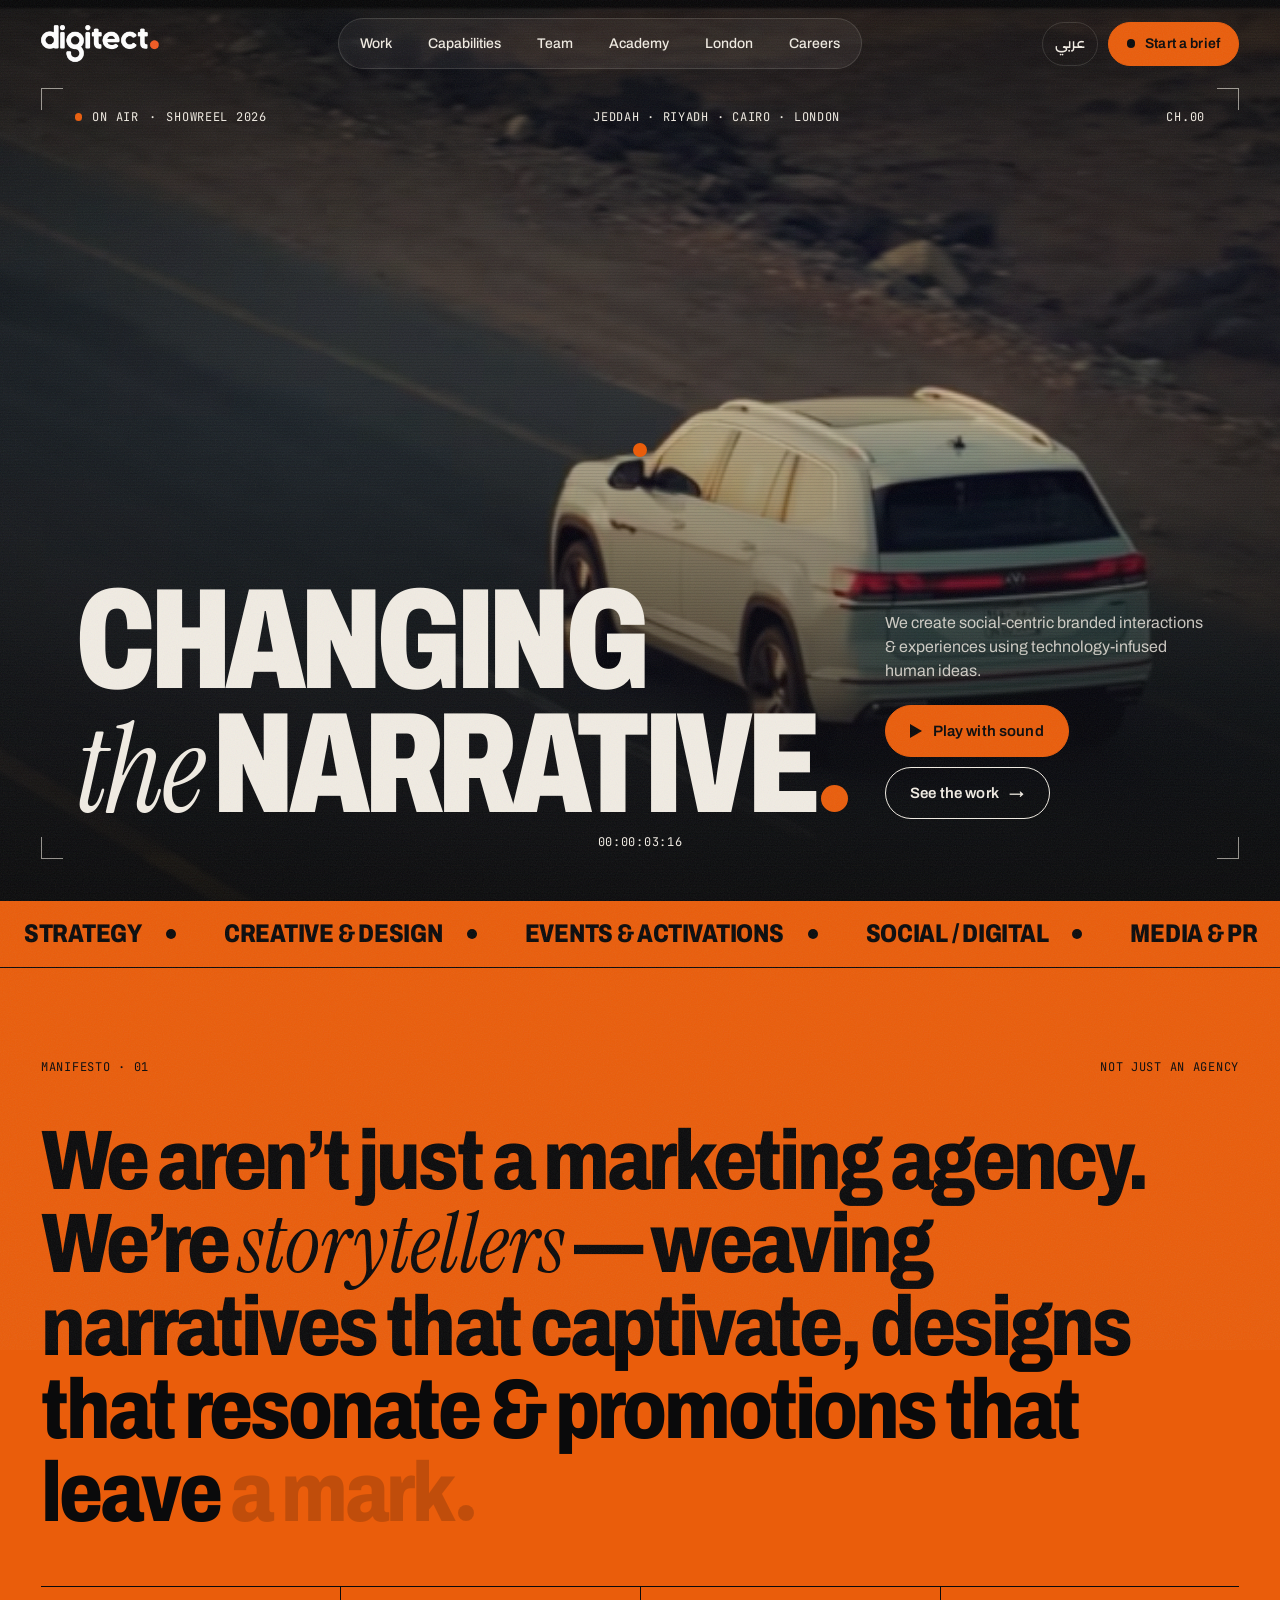
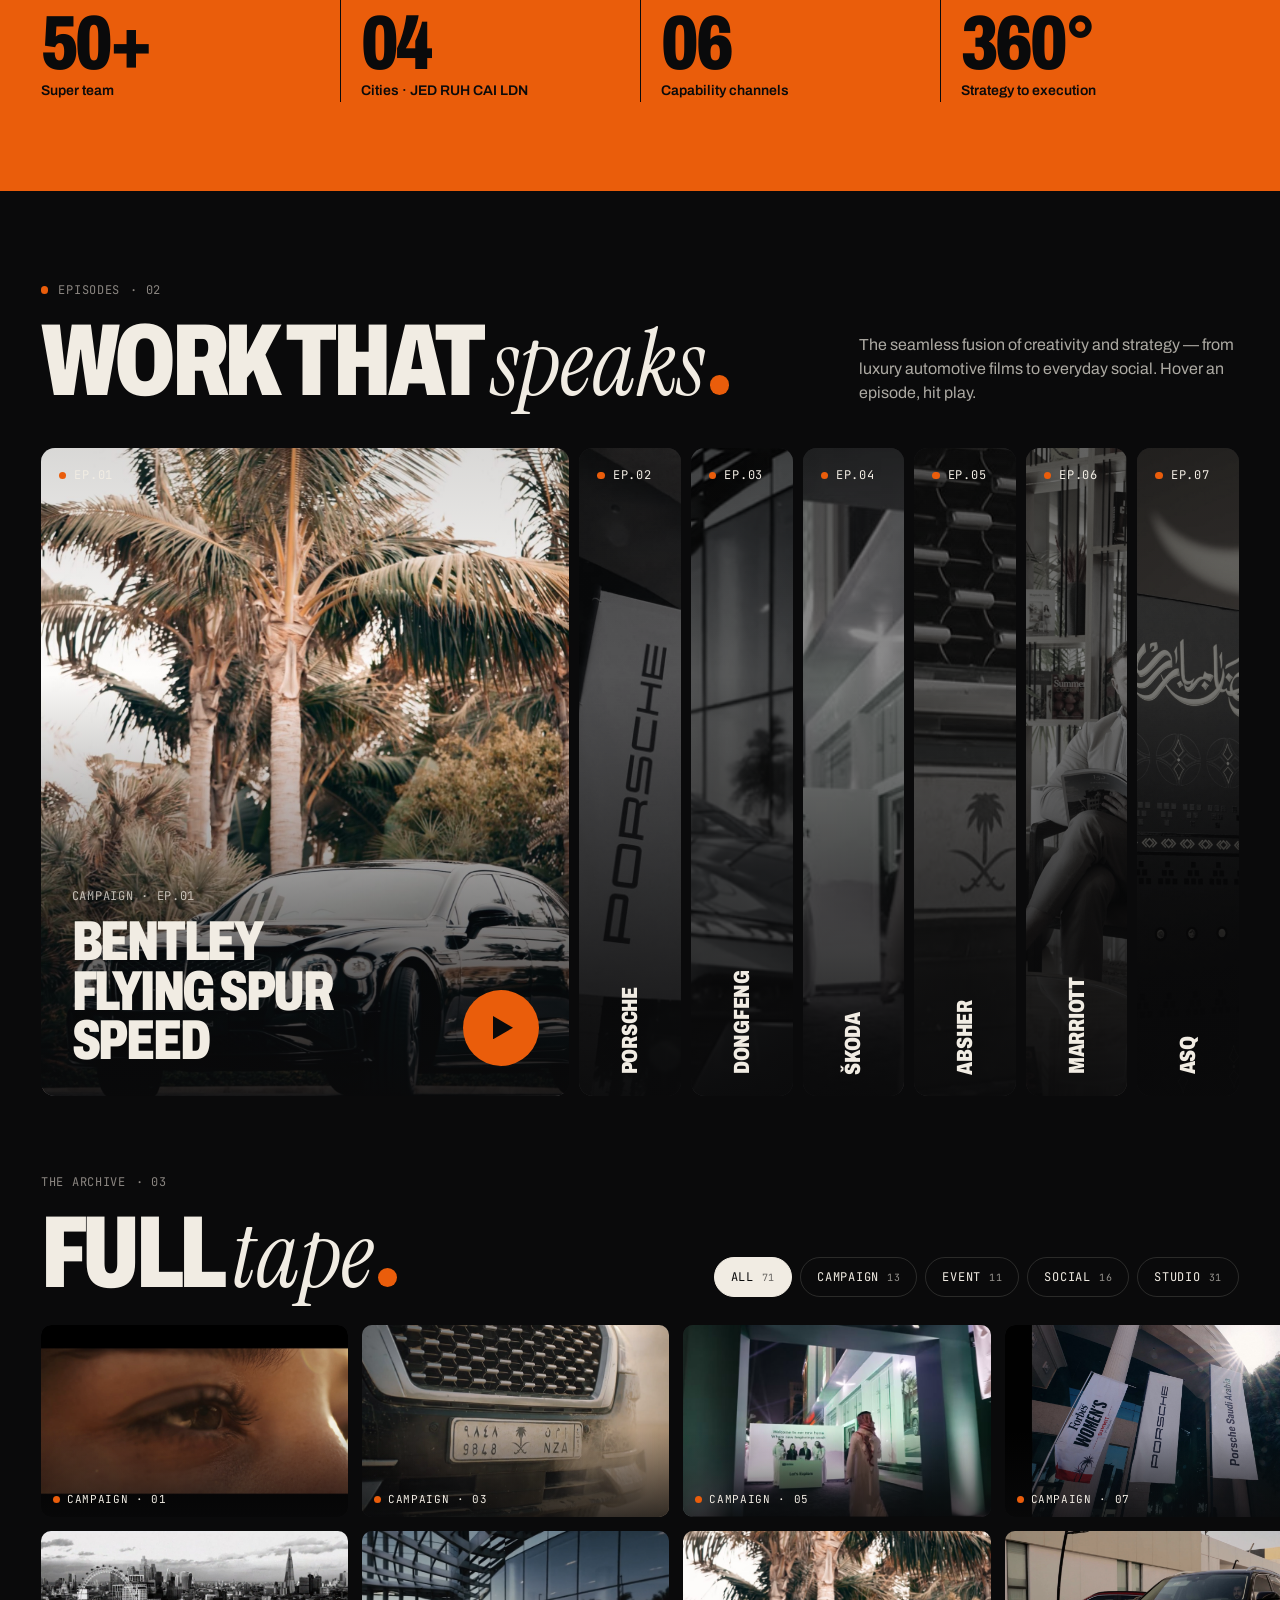
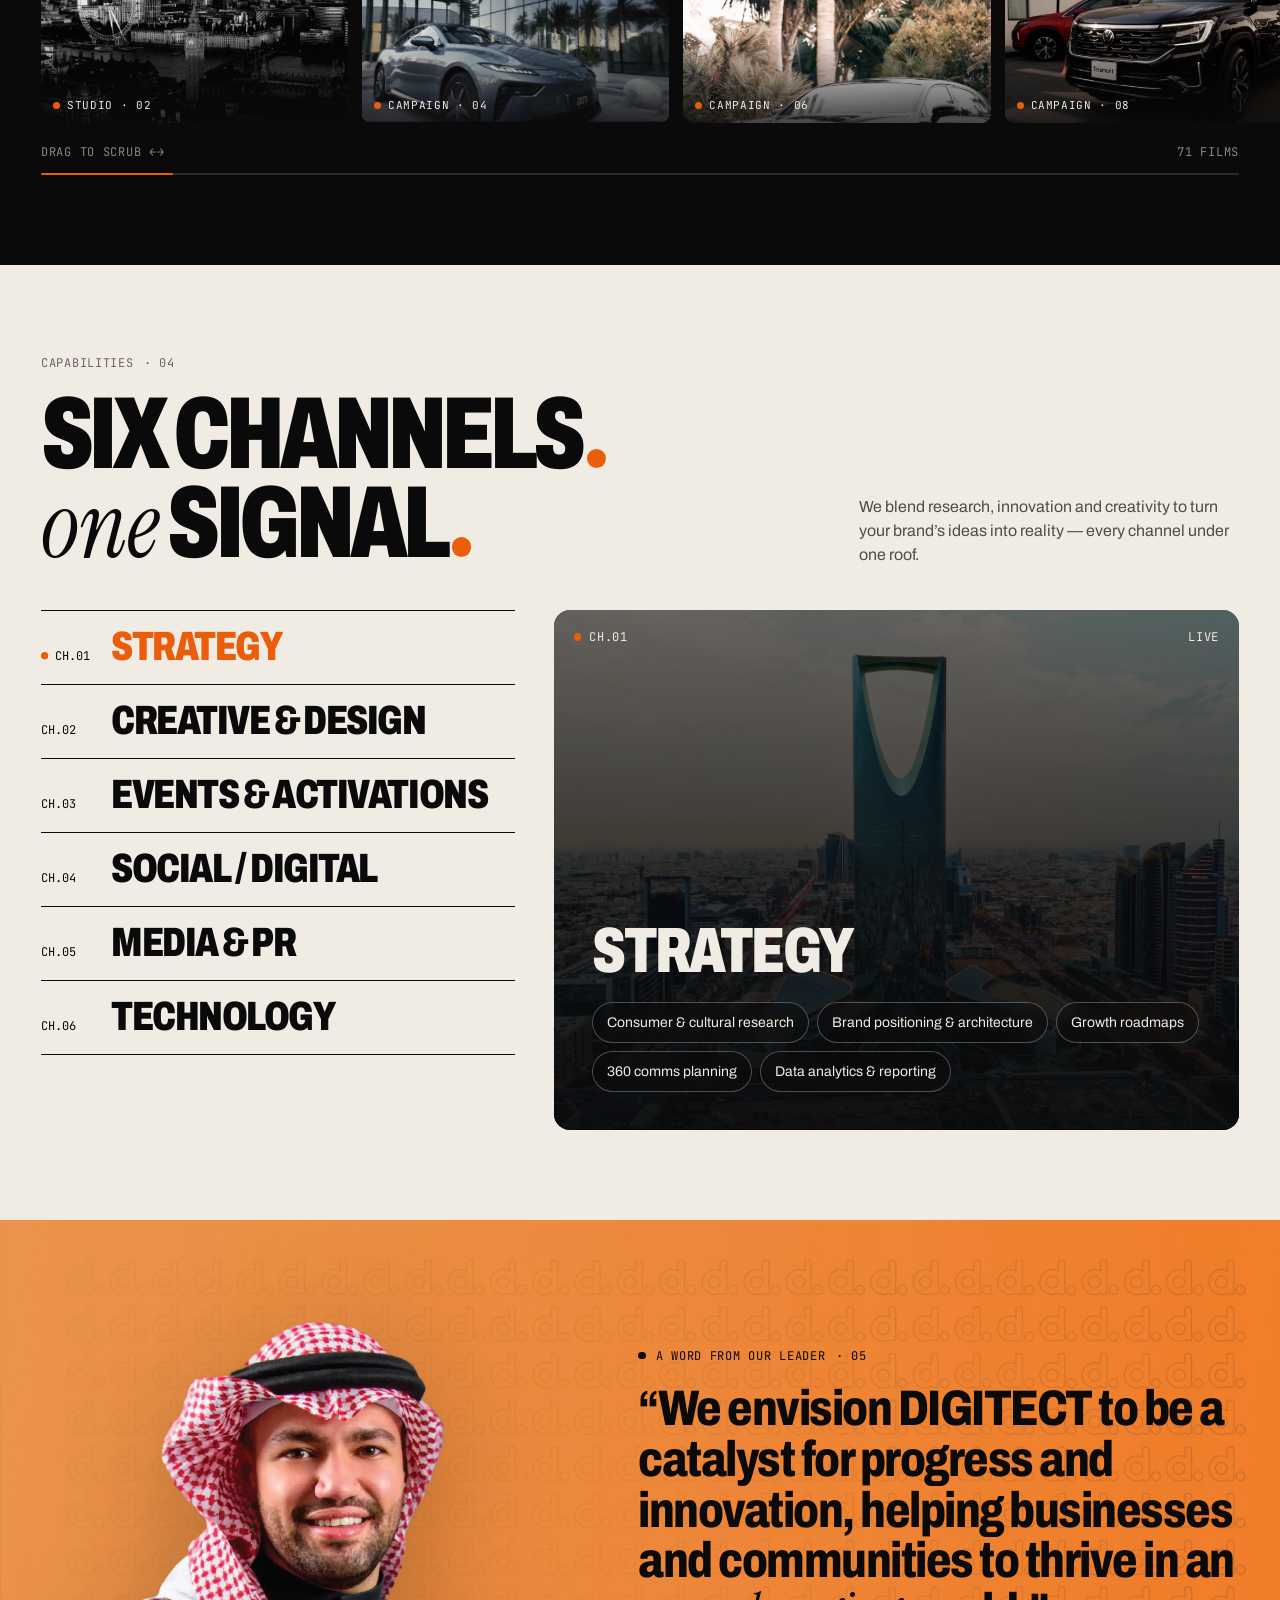
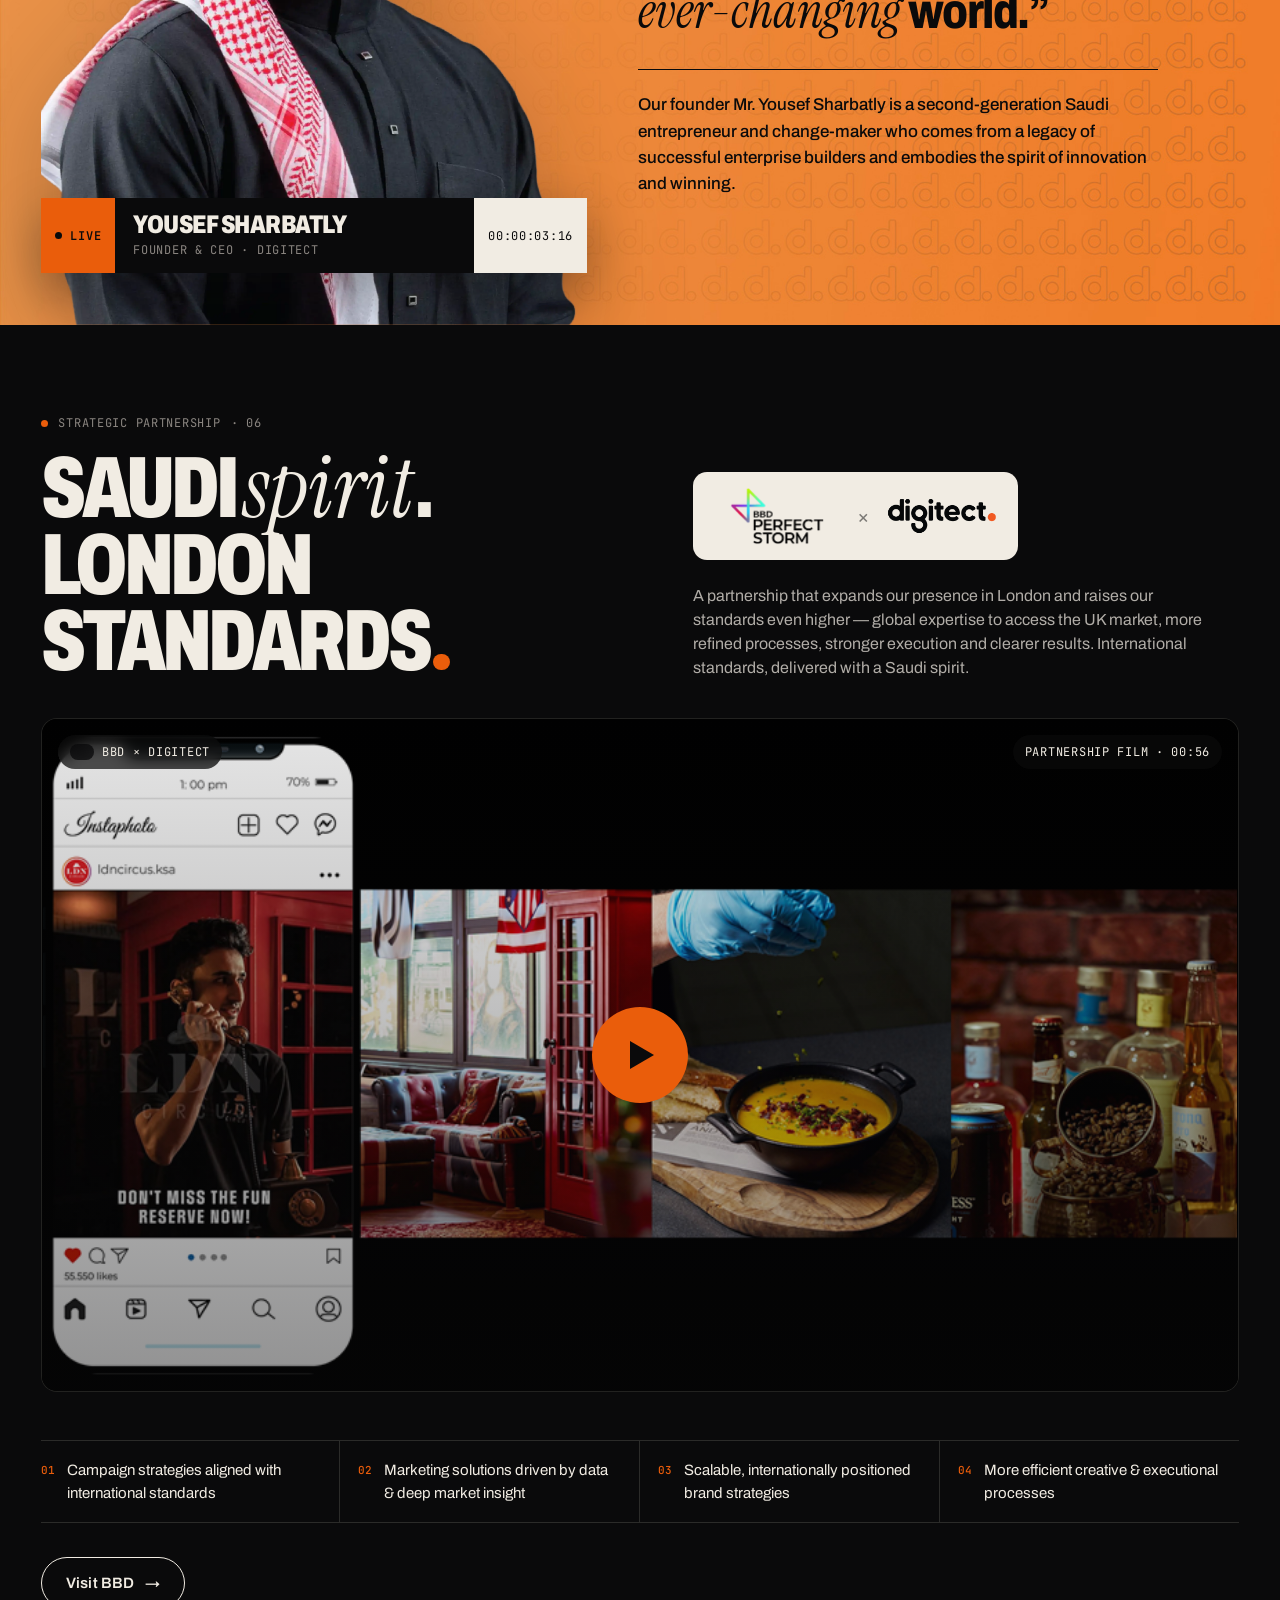
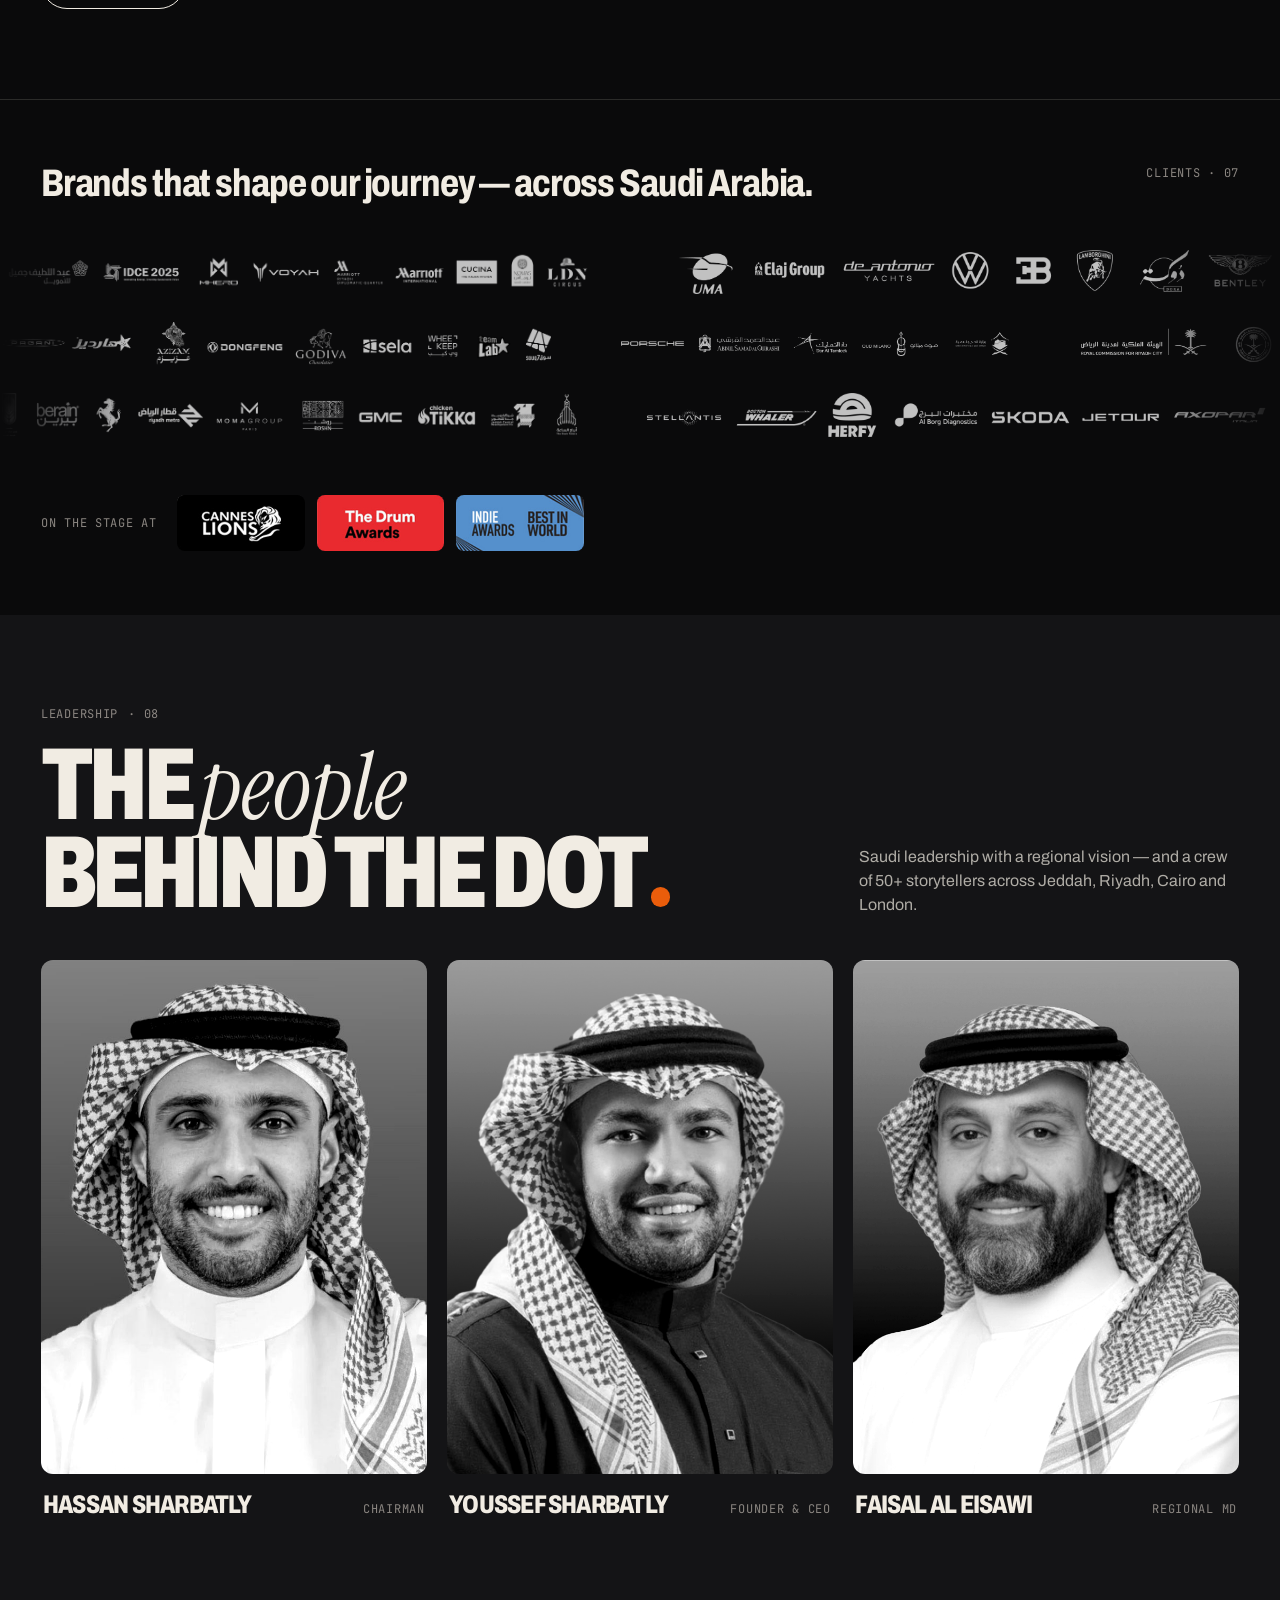
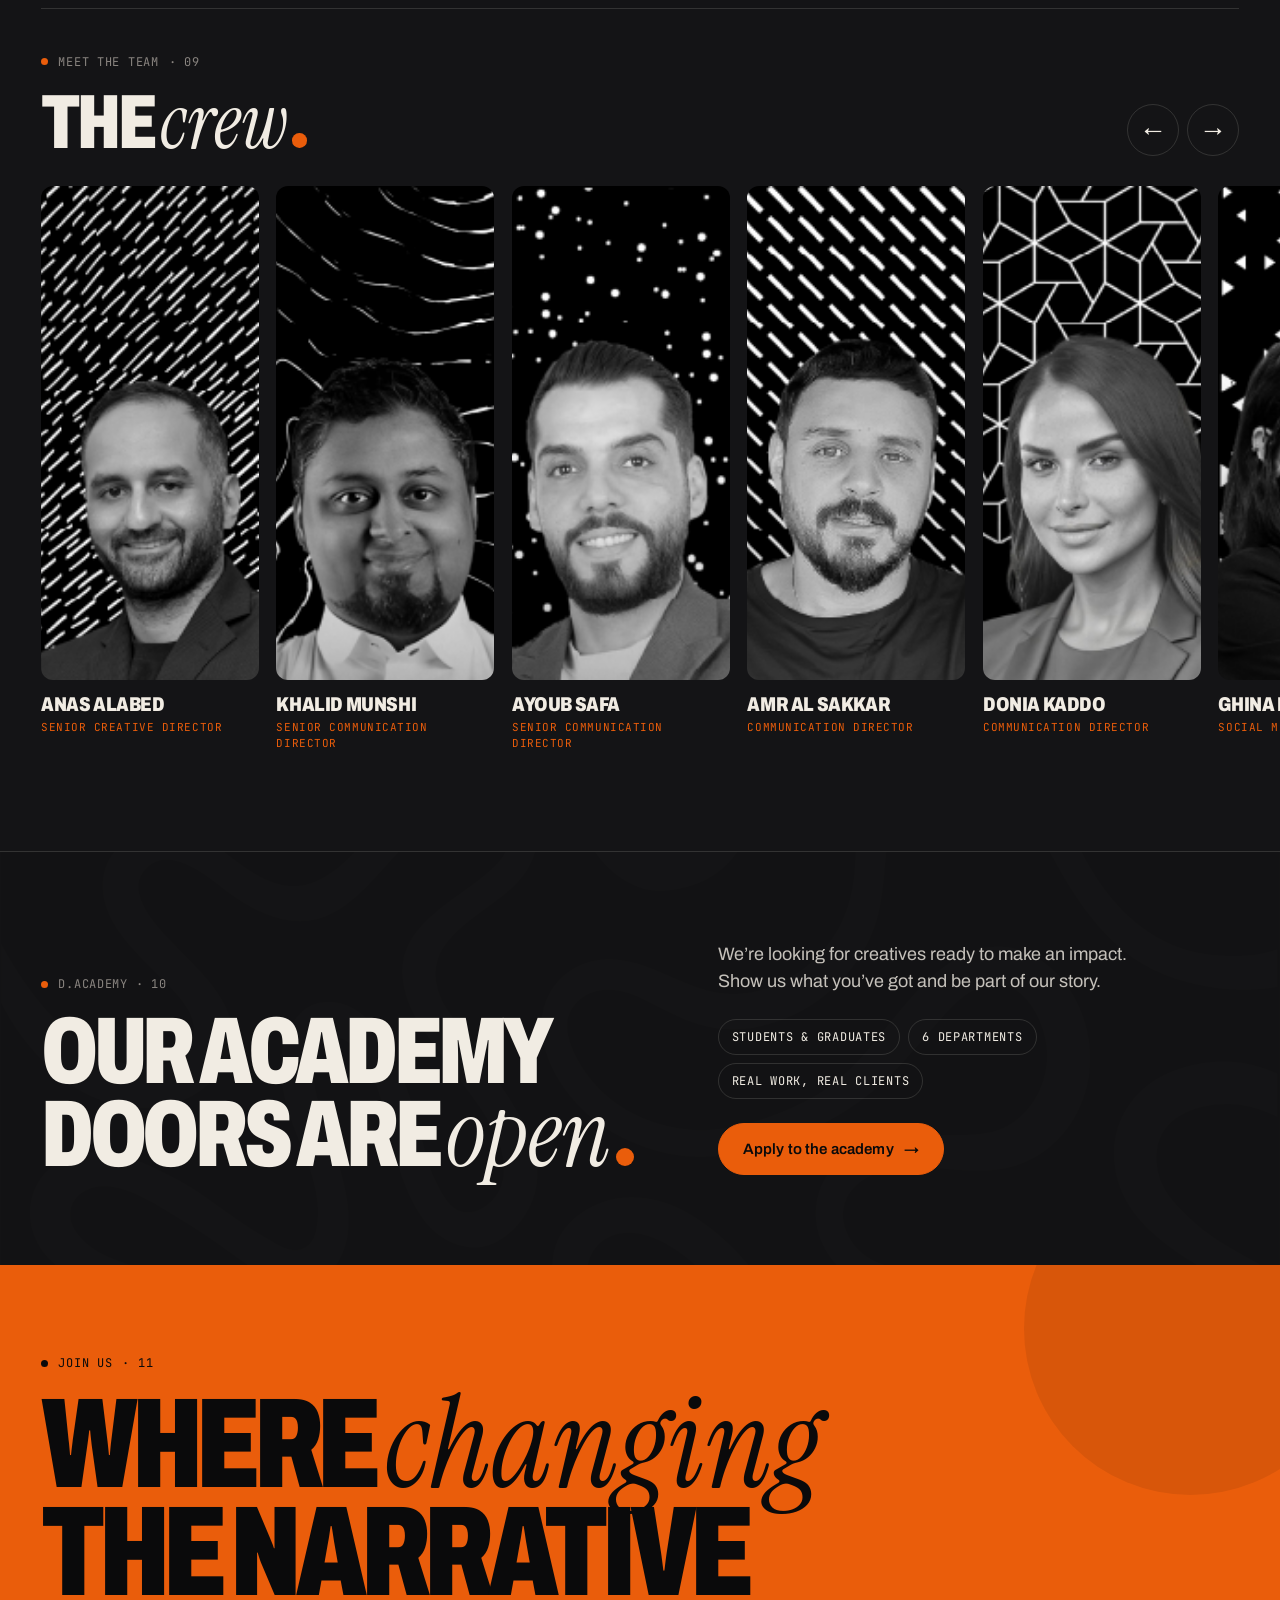
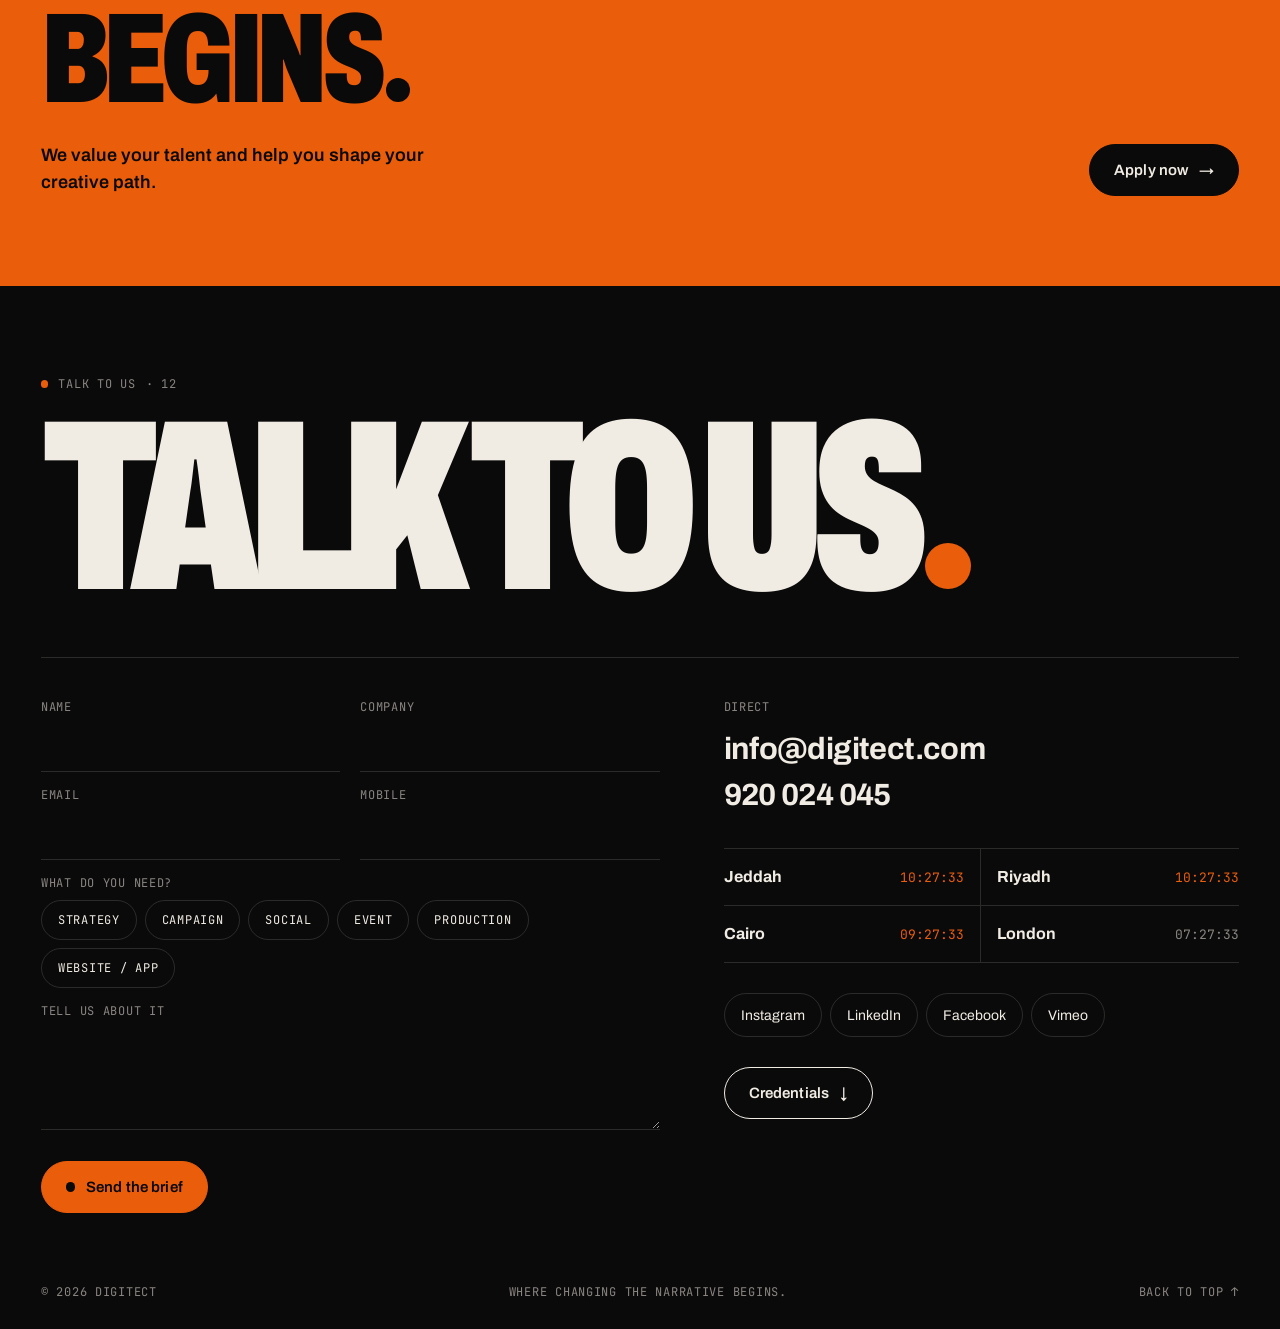
==== index.html @ 282d5d7a "DIGITECT redesign: ON AIR concept homepage + d.academy page Bilingual EN/AR static site built from d" ====
<!doctype html>
<html lang="en" dir="ltr">
<head>
<meta charset="utf-8">
<meta name="viewport" content="width=device-width,initial-scale=1,viewport-fit=cover">
<title>DIGITECT — Where changing the narrative begins.</title>
<meta name="description" content="DIGITECT is a 360° creative &amp; digital marketing agency in Jeddah, Riyadh, Cairo and London. We create social-centric branded interactions and experiences using technology-infused human ideas.">
<meta name="theme-color" content="#0A0A0B">
<link rel="icon" type="image/svg+xml" href="assets/favicon.svg">
<link rel="apple-touch-icon" href="assets/favicon.svg">
<link rel="preconnect" href="https://fonts.googleapis.com">
<link rel="preconnect" href="https://fonts.gstatic.com" crossorigin>
<link rel="preconnect" href="https://player.vimeo.com">
<link href="https://fonts.googleapis.com/css2?family=Archivo:wdth,wght@62..125,300..900&family=Instrument+Serif:ital@0;1&family=JetBrains+Mono:wght@400;500;600&family=Alexandria:wght@300..900&family=IBM+Plex+Sans+Arabic:wght@300;400;500;600&display=swap" rel="stylesheet">
<link rel="stylesheet" href="css/style.css?v=10">
<link rel="stylesheet" href="css/v6.css?v=10">
<style>
  html[lang="ar"] [data-l="en"],html[lang="en"] [data-l="ar"]{display:none!important}
</style>
</head>
<body>

<!-- LOADER: REC timecode, then the dot floods the screen -->
<div class="loader" id="loader" aria-hidden="true">
  <div class="loader__tc"><span class="rec"></span><span>REC</span><span id="loaderTc">00:00:00:00</span></div>
  <div class="loader__fill"></div>
  <img class="loader__logo logo" src="assets/logo-light.svg" alt="" width="407" height="128">
</div>

<div class="grain" aria-hidden="true"></div>
<div class="cursor" id="cursor" aria-hidden="true"><span id="cursorLabel">Play</span></div>

<!-- HEADER -->
<header class="hdr" id="hdr">
  <a class="hdr__logo" href="#top" aria-label="DIGITECT home"><img class="logo" src="assets/logo-light.svg" alt="digitect." width="407" height="128"></a>
  <nav class="hdr__nav" aria-label="Main">
    <a href="#work" data-ar="الأعمال">Work</a>
    <a href="#channels" data-ar="خدماتنا">Capabilities</a>
    <a href="#team" data-ar="الفريق">Team</a>
    <a href="academy.html" data-ar="الأكاديمية">Academy</a>
    <a href="#london" data-ar="لندن">London</a>
    <a href="#careers" data-ar="الوظائف">Careers</a>
  </nav>
  <div class="hdr__end">
    <button class="hdr__lang" id="langBtn" type="button" aria-label="Switch language">عربي</button>
    <a class="btn btn--dot hdr__cta" href="#contact" data-brief><span class="rec" style="background:var(--ink)"></span><span data-ar="ابدأ مشروعك">Start a brief</span></a>
    <button class="hdr__burger" id="burger" type="button" aria-label="Menu"><i></i><i></i></button>
  </div>
</header>

<div class="menu" id="menu">
  <nav aria-label="Mobile">
    <a href="#work" data-ar="الأعمال">Work</a>
    <a href="#channels" data-ar="خدماتنا">Capabilities</a>
    <a href="#team" data-ar="الفريق">Team</a>
    <a href="academy.html" data-ar="الأكاديمية">Academy</a>
    <a href="#london" data-ar="لندن">London</a>
    <a href="#careers" data-ar="الوظائف">Careers</a>
    <a href="#contact" data-ar="ابدأ مشروعك">Start a brief</a>
  </nav>
  <div class="menu__foot mono"><a href="mailto:info@digitect.com">info@digitect.com</a><a href="tel:920024045">920 024 045</a></div>
</div>

<main id="top">

<!-- HERO: showreel on air -->
<section class="hero" id="hero">
  <div class="hero__media">
    <img src="assets/work/showreel2026.png" alt="" fetchpriority="high">
    <iframe id="heroVid" title="DIGITECT showreel 2026" allow="autoplay; fullscreen" loading="eager" data-src="https://player.vimeo.com/video/1179232841?background=1&autoplay=1&loop=1&muted=1&dnt=1"></iframe>
  </div>
  <div class="hero__shade"></div>
  <div class="hero__scan"></div>
  <div class="hero__frame" aria-hidden="true"><i></i><i></i><i></i><i></i></div>

  <div class="hero__hud">
    <span class="mono"><span class="rec"></span><span data-ar="على الهواء">On air</span> · <span data-ar="شوريل ٢٠٢٦">Showreel 2026</span></span>
    <span class="mono hide-m" data-ar="جدة · الرياض · القاهرة · لندن">Jeddah · Riyadh · Cairo · London</span>
    <span class="mono hide-m">CH.00</span>
  </div>

  <div class="hero__body">
    <h1 class="hero__title" data-l="en">
      <span class="line"><span>Changing</span></span>
      <span class="line"><span><span class="serif">the</span>narrative<i class="pt"></i></span></span>
    </h1>
    <h1 class="hero__title" data-l="ar">
      <span class="line"><span>هنا تبدأ</span></span>
      <span class="line"><span><span class="serif">حكاية</span> جديدة<i class="pt"></i></span></span>
    </h1>
    <div class="hero__side">
      <p data-ar="نصنع تجارب وتفاعلات للعلامات التجارية، محورها السوشيال، وأفكار إنسانية تدعمها التكنولوجيا.">We create social-centric branded interactions &amp; experiences using technology-infused human ideas.</p>
      <div class="row">
        <button class="btn btn--dot" type="button" data-vimeo="1179232841" data-title="Showreel 2026" data-cursor="Play">
          <svg width="12" height="14" viewBox="0 0 12 14" aria-hidden="true"><path d="M0 0l12 7-12 7z" fill="currentColor"/></svg>
          <span data-ar="شغّل بالصوت">Play with sound</span>
        </button>
        <a class="btn btn--ghost" href="#work"><span data-ar="شوف الشغل">See the work</span><span class="arr">→</span></a>
      </div>
    </div>
  </div>
  <div class="hero__tc mono" id="heroTc" aria-hidden="true">00:00:00:00</div>
</section>

<!-- TICKER -->
<div class="ticker" aria-hidden="true">
  <div class="ticker__track" id="ticker"></div>
</div>

<!-- MANIFESTO: orange flood, words only -->
<section class="mani" id="about">
  <div class="mani__label mono"><span><span data-ar="البيان">Manifesto</span> · 01</span><span data-ar="مش مجرد وكالة">Not just an agency</span></div>
  <p class="mani__text" data-l="en" data-words>We aren’t just a marketing agency. We’re <span class="serif">storytellers</span> — weaving narratives that captivate, designs that resonate &amp; promotions that leave a mark<i class="pt" style="background:var(--ink)"></i></p>
  <p class="mani__text" data-l="ar" data-words>إحنا مش مجرد وكالة تسويق. إحنا <span class="serif">حكّائين</span> — ننسج حكايات تشدّ، وتصاميم تلمس، وحملات تسيب أثر<i class="pt" style="background:var(--ink)"></i></p>
  <div class="mani__foot">
    <div class="stat"><b>50+</b><span data-ar="فريق خارق">Super team</span></div>
    <div class="stat"><b>04</b><span data-ar="مدن · جدة، الرياض، القاهرة، لندن">Cities · JED RUH CAI LDN</span></div>
    <div class="stat"><b>06</b><span data-ar="قنوات خدمة متكاملة">Capability channels</span></div>
    <div class="stat"><b>360°</b><span data-ar="من الاستراتيجية للتنفيذ">Strategy to execution</span></div>
  </div>
</section>

<!-- EPISODES: featured work as expanding film strips -->
<section class="ep" id="work">
  <div class="wrap sh">
    <div>
      <div class="sh__k mono"><span class="rec"></span><span data-ar="الحلقات">Episodes</span> · 02</div>
      <h2 class="sh__t" data-l="en">Work that <span class="serif">speaks</span><i class="pt"></i></h2>
      <h2 class="sh__t" data-l="ar">شغل <span class="serif">بيتكلم</span><i class="pt"></i></h2>
    </div>
    <p class="sh__d" data-ar="مزيج بين الإبداع والاستراتيجية — من حملات السيارات الفاخرة لمحتوى السوشيال اليومي. عدّي على أي حلقة وشغّلها.">The seamless fusion of creativity and strategy — from luxury automotive films to everyday social. Hover an episode, hit play.</p>
  </div>
  <div class="ep__strip" id="episodes"></div>
</section>

<!-- ARCHIVE TAPE: everything, filterable -->
<section class="tape" id="archive">
  <div class="wrap">
    <div class="sh" style="margin-bottom:0">
      <div>
        <div class="sh__k mono"><span data-ar="الأرشيف">The archive</span> · 03</div>
        <h2 class="sh__t" data-l="en">Full <span class="serif">tape</span><i class="pt"></i></h2>
        <h2 class="sh__t" data-l="ar">الشريط <span class="serif">كامل</span><i class="pt"></i></h2>
      </div>
      <div class="chips" id="chips" role="tablist"></div>
    </div>
  </div>
  <div class="tape__rail" id="rail"></div>
  <div class="wrap">
    <div class="tape__hint mono"><span data-ar="اسحب للتنقل ←→">Drag to scrub ←→</span><span id="tapeCount"></span></div>
    <div class="tape__bar"><i id="tapeBar"></i></div>
  </div>
</section>

<!-- CHANNELS: capabilities as TV channels -->
<section class="ch" id="channels">
  <div class="sh">
    <div>
      <div class="sh__k mono"><span data-ar="خدماتنا">Capabilities</span> · 04</div>
      <h2 class="sh__t" data-l="en">Six channels<i class="pt"></i><br><span class="serif">one</span> signal<i class="pt"></i></h2>
      <h2 class="sh__t" data-l="ar">ست قنوات<i class="pt"></i><br><span class="serif">إشارة</span> واحدة<i class="pt"></i></h2>
    </div>
    <p class="sh__d" data-ar="بنجمع بين البحث والابتكار والإبداع عشان نحوّل أفكار علامتك لحقيقة — كل القنوات تحت سقف واحد.">We blend research, innovation and creativity to turn your brand’s ideas into reality — every channel under one roof.</p>
  </div>
  <div class="tv">
    <ul class="tv__list" id="tvList"></ul>
    <div class="tv__screen" id="tvScreen">
      <img id="tvImg" src="assets/work/thumb.jpg" alt="">
      <canvas id="tvNoise" width="160" height="100"></canvas>
      <div class="hud mono"><span><span class="rec"></span><span id="tvCh">CH.01</span></span><span data-ar="مباشر">Live</span></div>
      <div class="tv__body">
        <h3 id="tvTitle"></h3>
        <ul id="tvItems"></ul>
      </div>
    </div>
  </div>
</section>

<!-- FOUNDER: the interview -->
<section class="fd" id="founder">
  <div class="fd__media">
    <img class="fd__img" src="assets/misc/CEO-Digitect.webp" alt="Yousef Sharbatly, Founder &amp; CEO" loading="lazy" width="2114" height="2382">
    <div class="fd__lower">
      <span class="fd__live mono"><span class="rec"></span><span data-ar="مباشر">Live</span></span>
      <span class="fd__name"><b data-ar="يوسف شربتلي">Yousef Sharbatly</b><span class="mono" data-ar="المؤسس والرئيس التنفيذي · DIGITECT">Founder &amp; CEO · DIGITECT</span></span>
      <span class="fd__tc mono" id="fdTc">00:00:00:00</span>
    </div>
  </div>
  <div class="fd__body">
    <div class="sh__k mono" style="color:var(--ink)"><span class="rec" style="background:var(--ink)"></span><span data-ar="كلمة من قائدنا">A word from our leader</span> · 05</div>
    <blockquote class="fd__q" data-l="en" data-words>“We envision DIGITECT to be a catalyst for progress and innovation, helping businesses and communities to thrive in an <span class="serif">ever-changing</span> world.”</blockquote>
    <blockquote class="fd__q" data-l="ar" data-words>«نتطلّع أن تكون DIGITECT محفّزًا للتقدّم والابتكار، تساعد الشركات والمجتمعات على الازدهار في عالم <span class="serif">دائم التغيّر</span>.»</blockquote>
    <p class="fd__bio" data-ar="مؤسسنا يوسف شربتلي رائد أعمال سعودي من الجيل التاني وصانع تغيير، جاي من إرث من بناة المشاريع الناجحة، وبيجسّد روح الابتكار والفوز.">Our founder Mr. Yousef Sharbatly is a second-generation Saudi entrepreneur and change-maker who comes from a legacy of successful enterprise builders and embodies the spirit of innovation and winning.</p>
  </div>
</section>

<!-- LONDON PARTNERSHIP -->
<section class="ldn" id="london">
  <div class="ldn__head">
    <div>
      <div class="sh__k mono"><span class="rec"></span><span data-ar="شراكة استراتيجية">Strategic partnership</span> · 06</div>
      <h2 class="ldn__t" data-l="en">Saudi <span class="serif">spirit</span>.<br>London standards<i class="pt"></i></h2>
      <h2 class="ldn__t" data-l="ar">روح <span class="serif">سعودية</span>.<br>معايير لندن<i class="pt"></i></h2>
    </div>
    <div class="ldn__side">
      <div class="lockup">
        <img src="assets/logos/storm.png" alt="BBD Perfect Storm" loading="lazy">
        <i>×</i>
        <img class="logo" src="assets/logo-dark.svg" alt="digitect." width="407" height="128" loading="lazy">
      </div>
      <p data-ar="شراكة بتوسّع حضورنا في لندن وبترفع معاييرنا أعلى — خبرة عالمية للوصول لسوق بريطانيا، وعمليات أدق، وتنفيذ أقوى، ونتايج أوضح. بنشتغل بمعايير دولية وبنسلّم بروح سعودية.">A partnership that expands our presence in London and raises our standards even higher — global expertise to access the UK market, more refined processes, stronger execution and clearer results. International standards, delivered with a Saudi spirit.</p>
    </div>
  </div>

  <div class="film" id="ldnFilm">
    <video preload="none" playsinline poster="assets/misc/LDN.png" src="https://digitect.com/wp-content/uploads/2025/12/bbdps_x_digitect_highlights_with_interviews_v1-720p.mp4"></video>
    <div class="film__hud mono"><span><span class="rec"></span>BBD × DIGITECT</span><span data-ar="فيلم الشراكة · ٠٠:٥٦">Partnership film · 00:56</span></div>
    <button class="film__big" type="button" aria-label="Play partnership film" data-cursor="Play"><i><svg viewBox="0 0 12 14"><path d="M0 0l12 7-12 7z"/></svg></i></button>
    <div class="film__bar">
      <button class="film__pp" type="button" aria-label="Play / pause"><svg viewBox="0 0 12 14" class="i-play"><path d="M0 0l12 7-12 7z"/></svg><svg viewBox="0 0 12 14" class="i-pause"><path d="M0 0h4v14H0zM8 0h4v14H8z"/></svg></button>
      <div class="film__track"><i></i></div>
      <span class="film__time mono">00:00</span>
      <button class="film__mute mono" type="button" data-ar="صوت">Sound</button>
    </div>
  </div>

  <ul class="ldn__pts">
    <li><b>01</b><span data-ar="استراتيجيات حملات بمعايير دولية">Campaign strategies aligned with international standards</span></li>
    <li><b>02</b><span data-ar="حلول تسويقية مبنية على البيانات وفهم السوق">Marketing solutions driven by data &amp; deep market insight</span></li>
    <li><b>03</b><span data-ar="استراتيجيات علامات قابلة للتوسع دوليًا">Scalable, internationally positioned brand strategies</span></li>
    <li><b>04</b><span data-ar="كفاءة أعلى في العمليات الإبداعية والتنفيذية">More efficient creative &amp; executional processes</span></li>
  </ul>
  <a class="btn btn--ghost" href="https://share.google/O79TXD6Ix7THM1NTT" target="_blank" rel="noopener"><span data-ar="زور BBD">Visit BBD</span><span class="arr">→</span></a>
</section>

<!-- CLIENTS -->
<section class="cl" id="clients">
  <div class="wrap cl__head">
    <h2 data-ar="علامات صنعت رحلتنا — في كل أنحاء المملكة.">Brands that shape our journey — across Saudi Arabia.</h2>
    <span class="mono" style="color:var(--mute)" data-ar="العملاء · ٠٧">Clients · 07</span>
  </div>
  <div class="cl__row"><div class="cl__track" data-logos="1,2,3"></div></div>
  <div class="cl__row"><div class="cl__track" data-logos="4,5,6"></div></div>
  <div class="cl__row"><div class="cl__track" data-logos="7,8,9"></div></div>
  <div class="wrap awards">
    <span class="mono" style="color:var(--mute);margin-inline-end:8px" data-ar="على منصات">On the stage at</span>
    <img src="assets/misc/lions.jpg" alt="Cannes Lions" loading="lazy">
    <img src="assets/misc/thedrum.jpg" alt="The Drum Awards" loading="lazy">
    <img src="assets/misc/bestinworld.jpg" alt="Indie Awards — Best in World" loading="lazy">
  </div>
</section>

<!-- LEADERS + TEAM -->
<section class="ld" id="leaders">
  <div class="sh">
    <div>
      <div class="sh__k mono"><span data-ar="القيادة">Leadership</span> · 08</div>
      <h2 class="sh__t" data-l="en">The <span class="serif">people</span><br>behind the dot<i class="pt"></i></h2>
      <h2 class="sh__t" data-l="ar"><span class="serif">الناس</span><br>ورا النقطة<i class="pt"></i></h2>
    </div>
    <p class="sh__d" data-ar="قيادة سعودية برؤية إقليمية — وتيم من أكتر من ٥٠ حكّاء في جدة والرياض والقاهرة ولندن.">Saudi leadership with a regional vision — and a crew of 50+ storytellers across Jeddah, Riyadh, Cairo and London.</p>
  </div>
  <div class="ld__grid">
    <article class="card rv">
      <div class="card__img"><img src="assets/misc/PIC-02-735x1536-1.jpg" alt="Hassan Sharbatly" loading="lazy"><span class="rec-tag mono"><span class="rec"></span>REC</span></div>
      <div class="card__meta"><h3 data-ar="حسن شربتلي">Hassan Sharbatly</h3><span class="mono" data-ar="رئيس مجلس الإدارة">Chairman</span></div>
    </article>
    <article class="card rv">
      <div class="card__img"><img src="assets/misc/Youssef.jpg" alt="Youssef Sharbatly" loading="lazy"><span class="rec-tag mono"><span class="rec"></span>REC</span></div>
      <div class="card__meta"><h3 data-ar="يوسف شربتلي">Youssef Sharbatly</h3><span class="mono" data-ar="المؤسس والرئيس التنفيذي">Founder &amp; CEO</span></div>
    </article>
    <article class="card rv">
      <div class="card__img"><img src="assets/misc/Faisl-1.jpg" alt="Faisal Al Eisawi" loading="lazy"><span class="rec-tag mono"><span class="rec"></span>REC</span></div>
      <div class="card__meta"><h3 data-ar="فيصل العيساوي">Faisal Al Eisawi</h3><span class="mono" data-ar="المدير الإقليمي">Regional MD</span></div>
    </article>
  </div>

  <div class="team" id="team">
    <div class="team__head">
      <div>
        <div class="sh__k mono"><span class="rec"></span><span data-ar="قابل الفريق">Meet the team</span> · 09</div>
        <h2 class="team__t" data-l="en">The <span class="serif">crew</span><i class="pt"></i></h2>
        <h2 class="team__t" data-l="ar"><span class="serif">الطاقم</span><i class="pt"></i></h2>
      </div>
      <div class="team__nav">
        <button type="button" class="team__btn" data-dir="-1" aria-label="Previous">←</button>
        <button type="button" class="team__btn" data-dir="1" aria-label="Next">→</button>
      </div>
    </div>
    <div class="team__rail" id="teamRail"></div>
  </div>
</section>

<!-- ACADEMY -->
<section class="ac" id="academy">
  <div class="ac__bg" aria-hidden="true"></div>
  <div class="ac__grid">
    <div>
      <div class="sh__k mono"><span class="rec"></span>d.academy · 10</div>
      <h2 class="ac__t" data-l="en">Our academy<br>doors are <span class="serif">open</span><i class="pt"></i></h2>
      <h2 class="ac__t" data-l="ar">أبواب<br>أكاديميتنا <span class="serif">مفتوحة</span><i class="pt"></i></h2>
    </div>
    <div class="ac__side">
      <p data-ar="بندوّر على مبدعين جاهزين يسيبوا أثر. ورّينا اللي عندك وكون جزء من حكايتنا.">We’re looking for creatives ready to make an impact. Show us what you’ve got and be part of our story.</p>
      <ul class="ac__tags mono">
        <li data-ar="طلاب وخريجين">Students &amp; graduates</li>
        <li data-ar="٦ أقسام">6 departments</li>
        <li data-ar="شغل حقيقي مع عملاء حقيقيين">Real work, real clients</li>
      </ul>
      <a class="btn btn--dot" href="academy.html"><span data-ar="قدّم في الأكاديمية">Apply to the academy</span><span class="arr">→</span></a>
    </div>
  </div>
</section>

<!-- CAREERS -->
<section class="car" id="careers">
  <div class="car__dot" aria-hidden="true"></div>
  <div class="sh__k mono" style="color:var(--ink)"><span class="rec" style="background:var(--ink)"></span><span data-ar="انضم لينا">Join us</span> · 11</div>
  <h2 class="car__t" data-l="en">Where <span class="serif">changing</span><br>the narrative<br>begins<i class="pt" style="background:var(--ink)"></i></h2>
  <h2 class="car__t" data-l="ar">هنا <span class="serif">بيبدأ</span><br>تغيير الحكاية<i class="pt" style="background:var(--ink)"></i></h2>
  <div class="car__row">
    <p data-ar="بنقدّر موهبتك وبنساعدك ترسم طريقك الإبداعي.">We value your talent and help you shape your creative path.</p>
    <a class="btn btn--ink" href="mailto:info@digitect.com?subject=Careers%20%E2%80%94%20Application"><span data-ar="قدّم دلوقتي">Apply now</span><span class="arr">→</span></a>
  </div>
</section>

<!-- CONTACT / FOOTER -->
<footer class="ft" id="contact">
  <div class="sh__k mono"><span class="rec"></span><span data-ar="تواصل معنا">Talk to us</span> · 12</div>
  <a class="ft__big" href="mailto:info@digitect.com" data-l="en">Talk to us<i class="pt"></i></a>
  <a class="ft__big" href="mailto:info@digitect.com" data-l="ar">كلّمنا<i class="pt"></i></a>

  <div class="ft__grid">
    <div class="brief-slot"></div>
    <div class="ft__info">
      <div>
        <span class="mono" style="color:var(--mute);display:block;margin-bottom:10px" data-ar="مباشر">Direct</span>
        <a class="big" href="mailto:info@digitect.com">info@digitect.com</a>
        <a class="big" href="tel:920024045">920 024 045</a>
      </div>
      <div class="cities" id="cities"></div>
      <div class="socials">
        <a href="https://www.instagram.com/digitect_official/" target="_blank" rel="noopener">Instagram</a>
        <a href="https://www.linkedin.com/company/digitect/" target="_blank" rel="noopener">LinkedIn</a>
        <a href="https://www.facebook.com/digitect.official" target="_blank" rel="noopener">Facebook</a>
        <a href="https://vimeo.com/digitect" target="_blank" rel="noopener">Vimeo</a>
      </div>
      <a class="btn btn--ghost" style="justify-self:start" href="https://digitectme.sharepoint.com/:b:/s/Digitect-SharedDrive/IQBbVEjx_oqGR6EUMDkPKe9xATawiVvgNmBCwtXsP8q1iws?e=3FJHyf" target="_blank" rel="noopener"><span data-ar="ملف الشركة">Credentials</span><span class="arr">↓</span></a>
    </div>
  </div>

  <div class="ft__base mono">
    <span>© 2026 DIGITECT</span>
    <span data-ar="هنا تبدأ حكاية جديدة.">Where changing the narrative begins.</span>
    <a href="#top" data-ar="للأعلى ↑">Back to top ↑</a>
  </div>
</footer>

</main>

<!-- BRIEF FORM (rendered into the footer + the desktop popup) -->
<template id="briefTpl">
  <form class="brief" novalidate>
    <div class="brief__two">
      <label><span class="mono" data-ar="الاسم">Name</span><input name="name" autocomplete="name" required></label>
      <label><span class="mono" data-ar="الشركة">Company</span><input name="company" autocomplete="organization"></label>
    </div>
    <div class="brief__two">
      <label><span class="mono" data-ar="الإيميل">Email</span><input name="email" type="email" autocomplete="email" required></label>
      <label><span class="mono" data-ar="الموبايل">Mobile</span><input name="phone" type="tel" autocomplete="tel"></label>
    </div>
    <div>
      <span class="mono" data-ar="محتاج إيه؟">What do you need?</span>
      <div class="chips need-chips"></div>
    </div>
    <label><span class="mono" data-ar="احكيلنا عن المشروع">Tell us about it</span><textarea name="msg" rows="3"></textarea></label>
    <button class="btn btn--dot" type="submit"><span class="rec" style="background:var(--ink)"></span><span data-ar="ابعت البريف">Send the brief</span></button>
  </form>
</template>

<!-- BRIEF POPUP (desktop) -->
<div class="modal" id="briefModal" role="dialog" aria-modal="true" aria-labelledby="briefTitle">
  <div class="modal__box">
    <div class="modal__head">
      <div>
        <div class="sh__k mono"><span class="rec"></span><span data-ar="بريف جديد">New brief</span></div>
        <h2 class="modal__t" id="briefTitle" data-l="en">Let’s change <span class="serif">the</span> narrative<i class="pt"></i></h2>
        <h2 class="modal__t" data-l="ar">يلا نغيّر <span class="serif">الحكاية</span><i class="pt"></i></h2>
      </div>
      <button class="modal__x" type="button" data-close aria-label="Close">✕</button>
    </div>
    <div class="brief-slot"></div>
    <p class="modal__alt mono"><span data-ar="أو كلمنا مباشرة:">Or reach us directly:</span> <a href="mailto:info@digitect.com">info@digitect.com</a> · <a href="tel:920024045">920 024 045</a></p>
  </div>
</div>

<!-- LIGHTBOX -->
<div class="lb" id="lb" role="dialog" aria-modal="true" aria-label="Video player">
  <div class="lb__hud mono"><span class="rec"></span><span id="lbTitle">Now playing</span></div>
  <button class="lb__x" id="lbX" type="button"><span data-ar="إغلاق">Close</span> ✕</button>
  <div class="lb__box" id="lbBox"></div>
</div>

<script src="js/main.js?v=10"></script>
</body>
</html>
---- css/style.css ----
/* DIGITECT — "ON AIR." direction
   The orange dot from the logo is a REC light. The site behaves like a live broadcast. */

:root{
  --ink:#0A0A0B;
  --ink-2:#141416;
  --ink-3:#1E1E21;
  --paper:#F1ECE3;
  --paper-2:#E6DFD3;
  --dot:#EA5D0B;
  --dot-hot:#FF6A14;
  --mute:#8A8580;
  --line:rgba(241,236,227,.14);
  --line-ink:rgba(10,10,11,.14);

  --f-display:"Archivo",system-ui,sans-serif;
  --f-serif:"Instrument Serif",Georgia,serif;
  --f-mono:"JetBrains Mono",ui-monospace,monospace;
  --f-ar:"Alexandria","IBM Plex Sans Arabic",system-ui,sans-serif;
  --f-ar-body:"IBM Plex Sans Arabic","Alexandria",system-ui,sans-serif;

  --gut:clamp(16px,3.2vw,48px);
  --ease:cubic-bezier(.2,.8,.1,1);
  --ease-io:cubic-bezier(.7,0,.2,1);
}

*,*::before,*::after{box-sizing:border-box;margin:0;padding:0}
html{-webkit-text-size-adjust:100%;scroll-behavior:smooth}
body{
  background:var(--ink);color:var(--paper);
  font-family:var(--f-display);font-variation-settings:"wdth" 100;
  font-size:16px;line-height:1.5;overflow-x:hidden;
  -webkit-font-smoothing:antialiased;
}
html[lang="ar"] body{font-family:var(--f-ar-body)}
img,video,iframe{display:block;max-width:100%}
a{color:inherit;text-decoration:none}
button{font:inherit;color:inherit;background:none;border:0;cursor:pointer}
::selection{background:var(--dot);color:var(--ink)}
.sr{position:absolute;width:1px;height:1px;overflow:hidden;clip:rect(0 0 0 0)}

/* ---------- utilities ---------- */
.mono{font-family:var(--f-mono);font-size:12px;letter-spacing:.06em;text-transform:uppercase}
html[lang="ar"] .mono{font-family:var(--f-ar-body);letter-spacing:0;font-size:13px}
.serif{font-family:var(--f-serif);font-style:italic;font-weight:400;letter-spacing:0;font-variation-settings:normal}
html[lang="ar"] .serif{font-family:var(--f-ar);font-style:normal;font-weight:300}
.rec{display:inline-block;width:.62em;height:.62em;border-radius:50%;background:var(--dot);vertical-align:.04em;box-shadow:0 0 0 0 rgba(234,93,11,.6);animation:rec 1.6s infinite}
@keyframes rec{0%{box-shadow:0 0 0 0 rgba(234,93,11,.55)}70%{box-shadow:0 0 0 .7em rgba(234,93,11,0)}100%{box-shadow:0 0 0 0 rgba(234,93,11,0)}}
.dot{color:var(--dot)}
.wrap{padding-inline:var(--gut)}

.btn{
  display:inline-flex;align-items:center;gap:.7em;height:52px;padding:0 24px;border-radius:99px;
  font-family:var(--f-display);font-weight:600;font-size:15px;letter-spacing:.01em;
  border:1px solid currentColor;transition:background .35s var(--ease),color .35s var(--ease),transform .35s var(--ease);
  white-space:nowrap;
}
html[lang="ar"] .btn{font-family:var(--f-ar);font-weight:500}
.btn:hover{transform:translateY(-2px)}
.btn--dot{background:var(--dot);border-color:var(--dot);color:var(--ink)}
.btn--dot:hover{background:var(--paper);border-color:var(--paper)}
.btn--ghost:hover{background:var(--paper);color:var(--ink);border-color:var(--paper)}
.btn--ink{background:var(--ink);border-color:var(--ink);color:var(--paper)}
.btn--ink:hover{background:var(--paper);color:var(--ink);border-color:var(--paper)}
.btn .arr{transition:transform .35s var(--ease)}
.btn:hover .arr{transform:translateX(4px)}
html[dir="rtl"] .arr{transform:scaleX(-1)}
html[dir="rtl"] .btn:hover .arr{transform:scaleX(-1) translateX(4px)}

/* ---------- grain + scanlines ---------- */
.grain{position:fixed;inset:-50%;z-index:90;pointer-events:none;opacity:.08;
  background-image:url("data:image/svg+xml,%3Csvg xmlns='http://www.w3.org/2000/svg' width='200' height='200'%3E%3Cfilter id='n'%3E%3CfeTurbulence type='fractalNoise' baseFrequency='.85' numOctaves='3' stitchTiles='stitch'/%3E%3C/filter%3E%3Crect width='100%25' height='100%25' filter='url(%23n)'/%3E%3C/svg%3E");
  animation:grain 1s steps(6) infinite}
@keyframes grain{0%{transform:translate(0,0)}20%{transform:translate(-3%,2%)}40%{transform:translate(2%,-3%)}60%{transform:translate(-2%,-1%)}80%{transform:translate(3%,3%)}100%{transform:translate(0,0)}}

/* ---------- cursor ---------- */
.cursor{position:fixed;left:0;top:0;z-index:120;pointer-events:none;width:14px;height:14px;margin:-7px 0 0 -7px;border-radius:50%;
  background:var(--dot);display:grid;place-items:center;transition:width .35s var(--ease),height .35s var(--ease),margin .35s var(--ease),background .3s;mix-blend-mode:normal}
.cursor span{font-family:var(--f-mono);font-size:11px;font-weight:600;letter-spacing:.08em;color:var(--ink);opacity:0;transition:opacity .2s;text-transform:uppercase;white-space:nowrap}
.cursor.is-big{width:88px;height:88px;margin:-44px 0 0 -44px}
.cursor.is-big span{opacity:1}
.cursor.on-dot{background:var(--ink)}
.cursor.on-dot span{color:var(--paper)}
@media (hover:none),(pointer:coarse){.cursor{display:none}}
@media (hover:hover) and (pointer:fine){body.has-cursor,body.has-cursor a,body.has-cursor button{cursor:none}}

/* ---------- loader ---------- */
.loader{position:fixed;inset:0;z-index:200;background:var(--ink);display:grid;place-items:center;transition:opacity .5s .2s}
.loader__tc{font-family:var(--f-mono);font-size:13px;letter-spacing:.1em;display:flex;gap:14px;align-items:center}
.loader__fill{position:absolute;left:50%;top:50%;width:16px;height:16px;margin:-8px;border-radius:50%;background:var(--dot);transform:scale(0);transition:transform .9s var(--ease-io)}
.loader.go .loader__fill{transform:scale(260)}
.loader.done{opacity:0;pointer-events:none}
.loader__logo{position:absolute;bottom:var(--gut);left:var(--gut);height:22px;opacity:.5}

/* ---------- header ---------- */
.hdr{position:fixed;top:0;left:0;right:0;z-index:80;display:flex;align-items:center;justify-content:space-between;gap:20px;
  padding:18px var(--gut);transition:transform .5s var(--ease),background .4s}
.hdr.is-hidden{transform:translateY(-110%)}
.hdr.is-solid{background:rgba(10,10,11,.72);backdrop-filter:blur(14px);-webkit-backdrop-filter:blur(14px)}
.hdr__logo img{height:30px;width:auto}
.hdr__nav{display:flex;gap:4px;padding:5px;border-radius:99px;background:rgba(241,236,227,.06);border:1px solid var(--line)}
.hdr__nav a{padding:9px 16px;border-radius:99px;font-size:14px;font-weight:500;transition:background .3s,color .3s}
html[lang="ar"] .hdr__nav a{font-family:var(--f-ar);font-weight:400}
.hdr__nav a:hover{background:var(--paper);color:var(--ink)}
.hdr__end{display:flex;align-items:center;gap:10px}
.hdr__lang{height:44px;min-width:44px;padding:0 12px;border-radius:99px;border:1px solid var(--line);font-family:var(--f-ar);font-size:14px;transition:background .3s,color .3s}
html[lang="ar"] .hdr__lang{font-family:var(--f-display)}
.hdr__lang:hover{background:var(--paper);color:var(--ink)}
.hdr__cta{height:44px;padding:0 18px;font-size:14px}
.hdr__burger{display:none;width:44px;height:44px;border-radius:50%;border:1px solid var(--line);position:relative}
.hdr__burger i{position:absolute;left:13px;right:13px;height:1.5px;background:currentColor;transition:transform .4s var(--ease),top .4s var(--ease)}
.hdr__burger i:first-child{top:18px}.hdr__burger i:last-child{top:25px}
body.menu-open .hdr__burger i:first-child{top:21.5px;transform:rotate(45deg)}
body.menu-open .hdr__burger i:last-child{top:21.5px;transform:rotate(-45deg)}

.menu{position:fixed;inset:0;z-index:70;background:var(--dot);color:var(--ink);padding:110px var(--gut) var(--gut);display:flex;flex-direction:column;justify-content:space-between;
  clip-path:circle(0 at calc(100% - 44px) 40px);transition:clip-path .8s var(--ease-io)}
html[dir="rtl"] .menu{clip-path:circle(0 at 44px 40px)}
body.menu-open .menu{clip-path:circle(150% at calc(100% - 44px) 40px)}
html[dir="rtl"] body.menu-open .menu{clip-path:circle(150% at 44px 40px)}
.menu nav{display:flex;flex-direction:column}
.menu nav a{font-size:clamp(44px,12vw,96px);font-weight:800;line-height:1;letter-spacing:-.03em;font-variation-settings:"wdth" 75;padding:6px 0;border-bottom:1px solid var(--line-ink)}
html[lang="ar"] .menu nav a{font-family:var(--f-ar);letter-spacing:0;line-height:1.3}
.menu__foot{display:flex;justify-content:space-between;flex-wrap:wrap;gap:12px}

/* ---------- hero ---------- */
.hero{position:relative;height:100svh;min-height:640px;overflow:hidden;background:var(--ink)}
.hero__media{position:absolute;inset:0;overflow:hidden}
.hero__media img,.hero__media iframe{position:absolute;left:50%;top:50%;width:177.78vh;min-width:100%;height:56.25vw;min-height:100%;transform:translate(-50%,-50%);border:0;object-fit:cover}
.hero__media iframe{opacity:0;transition:opacity 1.2s}
.hero__media iframe.is-on{opacity:1}
.hero__shade{position:absolute;inset:0;background:
  linear-gradient(180deg,rgba(10,10,11,.55) 0%,rgba(10,10,11,0) 28%,rgba(10,10,11,0) 45%,rgba(10,10,11,.9) 100%),
  radial-gradient(ellipse at 50% 50%,transparent 40%,rgba(10,10,11,.45) 100%)}
.hero__scan{position:absolute;inset:0;pointer-events:none;opacity:.25;background:repeating-linear-gradient(0deg,rgba(0,0,0,.35) 0 1px,transparent 1px 3px)}
.hero__frame{position:absolute;inset:88px var(--gut) var(--gut);pointer-events:none}
.hero__frame i{position:absolute;width:22px;height:22px;border-color:rgba(241,236,227,.6);border-style:solid;border-width:0}
.hero__frame i:nth-child(1){top:0;left:0;border-top-width:1.5px;border-left-width:1.5px}
.hero__frame i:nth-child(2){top:0;right:0;border-top-width:1.5px;border-right-width:1.5px}
.hero__frame i:nth-child(3){bottom:0;left:0;border-bottom-width:1.5px;border-left-width:1.5px}
.hero__frame i:nth-child(4){bottom:0;right:0;border-bottom-width:1.5px;border-right-width:1.5px}
.hero__hud{position:absolute;top:108px;left:calc(var(--gut) + 34px);right:calc(var(--gut) + 34px);display:flex;justify-content:space-between;gap:12px}
.hero__hud .mono{display:flex;align-items:center;gap:10px}
.hero__body{position:absolute;left:calc(var(--gut) + 34px);right:calc(var(--gut) + 34px);bottom:calc(var(--gut) + 30px);display:grid;grid-template-columns:1fr auto;align-items:end;gap:32px}
.hero__title{font-weight:850;font-size:clamp(64px,13.6vw,232px);line-height:.82;letter-spacing:-.045em;text-transform:uppercase;font-variation-settings:"wdth" 70}
.hero__title .line{display:block;overflow:hidden;padding-bottom:.04em}
.hero__title .line>span{display:inline-block;transform:translateY(105%);transition:transform 1.1s var(--ease)}
.is-live .hero__title .line>span{transform:none}
.is-live .hero__title .line:nth-child(2)>span{transition-delay:.09s}
.hero__title .serif{text-transform:none;font-size:.86em;letter-spacing:-.02em;color:var(--paper);margin-inline-end:.08em}
html[lang="ar"] .hero__title{font-family:var(--f-ar);font-weight:800;letter-spacing:0;line-height:1.08;font-size:clamp(56px,11vw,180px);text-transform:none}
html[lang="ar"] .hero__title .serif{font-size:1em}
.hero__side{max-width:330px;display:flex;flex-direction:column;gap:22px;padding-bottom:10px}
.hero__side p{font-size:16px;line-height:1.5;color:rgba(241,236,227,.82)}
html[lang="ar"] .hero__side p{font-size:17px;line-height:1.8}
.hero__side .row{display:flex;gap:10px;flex-wrap:wrap}
.hero__tc{position:absolute;bottom:calc(var(--gut) + 8px);left:50%;transform:translateX(-50%)}

/* ---------- ticker ---------- */
.ticker{background:var(--dot);color:var(--ink);overflow:hidden;white-space:nowrap;border-block:1px solid var(--ink)}
.ticker__track{display:inline-flex;animation:tick 38s linear infinite;padding:14px 0}
.ticker__track span{font-weight:800;font-size:clamp(18px,2vw,26px);letter-spacing:-.01em;text-transform:uppercase;font-variation-settings:"wdth" 80;padding:0 24px;display:inline-flex;align-items:center;gap:24px}
html[lang="ar"] .ticker__track span{font-family:var(--f-ar);text-transform:none;letter-spacing:0}
.ticker__track span::after{content:"";width:10px;height:10px;border-radius:50%;background:var(--ink)}
@keyframes tick{to{transform:translateX(-50%)}}
html[dir="rtl"] .ticker__track{animation-name:tick-rtl}
@keyframes tick-rtl{to{transform:translateX(50%)}}

/* ---------- manifesto (orange flood) ---------- */
.mani{background:var(--dot);color:var(--ink);padding:clamp(90px,14vw,200px) var(--gut) clamp(80px,10vw,140px);position:relative;overflow:hidden}
.mani__label{display:flex;justify-content:space-between;margin-bottom:clamp(40px,6vw,80px)}
.mani__text{font-weight:800;font-size:clamp(38px,6.6vw,112px);line-height:.98;letter-spacing:-.035em;font-variation-settings:"wdth" 82;max-width:16.5em}
html[lang="ar"] .mani__text{font-family:var(--f-ar);letter-spacing:0;line-height:1.35;font-weight:700;font-size:clamp(32px,5.4vw,88px)}
.mani__text .serif{font-weight:400}
.pill{display:inline-block;vertical-align:middle;width:1.9em;height:.82em;border-radius:99px;overflow:hidden;margin:0 .08em;transform:translateY(-.06em) scale(.4);opacity:0;transition:transform .9s var(--ease),opacity .6s,width .5s var(--ease);background:var(--ink)}
.pill img{width:100%;height:100%;object-fit:cover}
.pill.in{transform:translateY(-.06em) scale(1);opacity:1}
.pill:hover{width:2.6em}
.mani__word{display:inline;opacity:.18;transition:opacity .5s}
.mani__word.lit{opacity:1}
.mani__foot{margin-top:clamp(50px,7vw,90px);display:grid;grid-template-columns:repeat(4,1fr);gap:0;border-top:1.5px solid var(--ink)}
.stat{padding:22px 20px 0 0}
.stat+.stat{border-inline-start:1.5px solid var(--ink);padding-inline-start:20px}
.stat b{display:block;font-size:clamp(48px,6vw,92px);font-weight:850;line-height:.9;letter-spacing:-.04em;font-variation-settings:"wdth" 72}
.stat span{font-size:14px;font-weight:600}
html[lang="ar"] .stat span{font-family:var(--f-ar)}

/* ---------- section heads ---------- */
.sh{display:flex;align-items:flex-end;justify-content:space-between;gap:24px;flex-wrap:wrap;margin-bottom:clamp(36px,5vw,64px)}
.sh__k{display:flex;align-items:center;gap:10px;margin-bottom:18px;color:var(--mute)}
.sh__t{font-weight:850;font-size:clamp(48px,8vw,136px);line-height:.86;letter-spacing:-.045em;text-transform:uppercase;font-variation-settings:"wdth" 70}
.sh__t .serif{text-transform:none;font-size:.9em}
html[lang="ar"] .sh__t{font-family:var(--f-ar);font-weight:800;letter-spacing:0;line-height:1.15;text-transform:none;font-size:clamp(42px,6.5vw,104px)}
.sh__d{max-width:380px;color:rgba(241,236,227,.7);font-size:16px}
html[lang="ar"] .sh__d{line-height:1.8}

/* ---------- now playing ---------- */
.np{padding-block:clamp(90px,12vw,170px) clamp(60px,8vw,110px)}
.np__grid{display:grid;grid-template-columns:minmax(0,1.45fr) minmax(0,1fr);gap:clamp(20px,3vw,48px);align-items:start}
.monitor{position:sticky;top:96px;aspect-ratio:16/10;border-radius:14px;overflow:hidden;background:var(--ink-2);border:1px solid var(--line)}
.monitor img{position:absolute;inset:0;width:100%;height:100%;object-fit:cover;transition:transform 6s linear}
.monitor:hover img{transform:scale(1.05)}
.monitor canvas{position:absolute;inset:0;width:100%;height:100%;opacity:0;pointer-events:none;mix-blend-mode:screen}
.monitor canvas.flash{animation:flash .32s steps(4)}
@keyframes flash{0%{opacity:.9}100%{opacity:0}}
.monitor__hud{position:absolute;inset:0;padding:18px;display:flex;flex-direction:column;justify-content:space-between;background:linear-gradient(180deg,rgba(10,10,11,.5),transparent 30%,transparent 60%,rgba(10,10,11,.85));pointer-events:none}
.monitor__hud .top{display:flex;justify-content:space-between}
.monitor__hud .top span{display:flex;gap:8px;align-items:center}
.monitor__hud h3{font-size:clamp(28px,3.6vw,56px);font-weight:850;line-height:.9;letter-spacing:-.035em;text-transform:uppercase;font-variation-settings:"wdth" 72}
html[lang="ar"] .monitor__hud h3{font-family:var(--f-ar);letter-spacing:0;line-height:1.2;text-transform:none}
.monitor__play{position:absolute;left:50%;top:50%;width:84px;height:84px;margin:-42px;border-radius:50%;background:var(--dot);display:grid;place-items:center;transform:scale(.85);transition:transform .4s var(--ease)}
.monitor:hover .monitor__play{transform:scale(1)}
.monitor__play svg{width:22px;height:22px;margin-inline-start:4px;fill:var(--ink)}
html[dir="rtl"] .monitor__play svg{transform:scaleX(-1);margin-inline-start:0;margin-inline-end:4px}

.playlist{list-style:none;border-top:1px solid var(--line)}
.playlist li{border-bottom:1px solid var(--line)}
.playlist button{width:100%;display:grid;grid-template-columns:44px 1fr auto;align-items:center;gap:14px;padding:18px 4px;text-align:start;transition:padding .4s var(--ease),color .3s}
.playlist .n{font-family:var(--f-mono);font-size:12px;color:var(--mute)}
.playlist .t{font-size:clamp(22px,2.2vw,34px);font-weight:750;letter-spacing:-.025em;line-height:1;font-variation-settings:"wdth" 80}
html[lang="ar"] .playlist .t{font-family:var(--f-ar);letter-spacing:0;line-height:1.3;font-weight:600}
.playlist .t small{display:block;font-family:var(--f-mono);font-size:11px;letter-spacing:.06em;color:var(--mute);font-weight:400;margin-top:8px;text-transform:uppercase}
html[lang="ar"] .playlist .t small{font-family:var(--f-ar-body);letter-spacing:0;font-size:12px}
.playlist .c{font-family:var(--f-mono);font-size:11px;letter-spacing:.06em;text-transform:uppercase;padding:6px 10px;border:1px solid var(--line);border-radius:99px;color:rgba(241,236,227,.7)}
html[lang="ar"] .playlist .c{font-family:var(--f-ar-body);letter-spacing:0}
.playlist li.on button{padding-inline-start:18px}
.playlist li.on .n{color:var(--dot)}
.playlist li.on .t{color:var(--dot)}
.playlist li.on .c{background:var(--dot);border-color:var(--dot);color:var(--ink)}

/* ---------- archive tape ---------- */
.tape{padding:clamp(40px,6vw,80px) 0 clamp(90px,12vw,160px)}
.chips{display:flex;gap:8px;flex-wrap:wrap}
.chip{height:40px;padding:0 16px;border-radius:99px;border:1px solid var(--line);font-family:var(--f-mono);font-size:12px;letter-spacing:.06em;text-transform:uppercase;transition:background .3s,color .3s,border-color .3s;display:inline-flex;align-items:center;gap:8px}
html[lang="ar"] .chip{font-family:var(--f-ar-body);letter-spacing:0;font-size:14px}
.chip sup{font-size:10px;opacity:.6}
.chip:hover{border-color:var(--paper)}
.chip.on{background:var(--paper);color:var(--ink);border-color:var(--paper)}
.tape__rail{display:grid;grid-auto-flow:column;grid-auto-columns:clamp(220px,24vw,360px);grid-template-rows:repeat(2,auto);gap:14px;overflow-x:auto;padding:28px var(--gut) 20px;scroll-snap-type:x proximity;scrollbar-width:none;cursor:grab}
.tape__rail::-webkit-scrollbar{display:none}
.tape__rail.drag{cursor:grabbing;scroll-snap-type:none}
.clip{position:relative;aspect-ratio:16/10;border-radius:10px;overflow:hidden;background:var(--ink-3);scroll-snap-align:start;animation:clipIn .6s var(--ease) both}
@keyframes clipIn{from{opacity:0;transform:translateY(14px)}}
.clip img{width:100%;height:100%;object-fit:cover;transition:transform .8s var(--ease),filter .5s;filter:saturate(.85)}
.clip:hover img{transform:scale(1.06);filter:saturate(1.1)}
.clip::after{content:"";position:absolute;inset:0;background:linear-gradient(180deg,transparent 55%,rgba(10,10,11,.75))}
.clip span{position:absolute;left:12px;bottom:10px;z-index:1;font-family:var(--f-mono);font-size:11px;letter-spacing:.06em;text-transform:uppercase;display:flex;align-items:center;gap:7px}
html[dir="rtl"] .clip span{left:auto;right:12px}
.clip span::before{content:"";width:7px;height:7px;border-radius:50%;background:var(--dot)}
.tape__hint{display:flex;justify-content:space-between;gap:16px;color:var(--mute)}
.tape__bar{height:2px;background:var(--line);margin-top:12px;position:relative;overflow:hidden;border-radius:2px}
.tape__bar i{position:absolute;inset:0 auto 0 0;width:20%;background:var(--dot);border-radius:2px}
html[dir="rtl"] .tape__bar i{inset:0 0 0 auto}

/* ---------- channels (light) ---------- */
.ch{background:var(--paper);color:var(--ink);padding:clamp(90px,12vw,170px) var(--gut)}
.ch .sh__k{color:#6d665e}
.ch .sh__d{color:rgba(10,10,11,.7)}
.tv{display:grid;grid-template-columns:minmax(0,.9fr) minmax(0,1.3fr);gap:clamp(20px,3vw,48px)}
.tv__list{list-style:none;border-top:1.5px solid var(--ink)}
.tv__list li{border-bottom:1.5px solid var(--ink)}
.tv__list button{width:100%;display:flex;align-items:baseline;gap:18px;padding:16px 0;text-align:start}
.tv__list .num{font-family:var(--f-mono);font-size:12px;width:52px;flex:none}
.tv__list .nm{font-size:clamp(26px,3.2vw,50px);font-weight:850;text-transform:uppercase;letter-spacing:-.035em;line-height:1;font-variation-settings:"wdth" 74;transition:color .3s,transform .45s var(--ease)}
html[lang="ar"] .tv__list .nm{font-family:var(--f-ar);letter-spacing:0;text-transform:none;line-height:1.35;font-weight:700}
.tv__list button:hover .nm{transform:translateX(10px)}
html[dir="rtl"] .tv__list button:hover .nm{transform:translateX(-10px)}
.tv__list li.on .nm{color:var(--dot)}
.tv__list li.on .num::before{content:"● ";color:var(--dot)}
.tv__screen{position:relative;border-radius:16px;overflow:hidden;background:var(--ink);color:var(--paper);min-height:520px;display:flex;flex-direction:column;justify-content:flex-end}
.tv__screen>img{position:absolute;inset:0;width:100%;height:100%;object-fit:cover;opacity:.5;transition:opacity .4s}
.tv__screen canvas{position:absolute;inset:0;width:100%;height:100%;opacity:0;mix-blend-mode:screen;pointer-events:none}
.tv__screen canvas.flash{animation:flash .32s steps(4)}
.tv__screen::before{content:"";position:absolute;inset:0;z-index:1;background:linear-gradient(180deg,rgba(10,10,11,.25),rgba(10,10,11,.92))}
.tv__screen .hud{position:absolute;top:18px;left:20px;right:20px;z-index:2;display:flex;justify-content:space-between}
.tv__screen .hud span{display:flex;gap:8px;align-items:center}
.tv__body{position:relative;z-index:2;padding:clamp(22px,3vw,40px)}
.tv__body h3{font-size:clamp(36px,5vw,80px);font-weight:850;text-transform:uppercase;letter-spacing:-.04em;line-height:.9;font-variation-settings:"wdth" 72;margin-bottom:22px}
html[lang="ar"] .tv__body h3{font-family:var(--f-ar);letter-spacing:0;text-transform:none;line-height:1.2}
.tv__body ul{list-style:none;display:flex;flex-wrap:wrap;gap:8px}
.tv__body li{padding:9px 14px;border-radius:99px;border:1px solid rgba(241,236,227,.3);font-size:14px;background:rgba(10,10,11,.35);backdrop-filter:blur(6px)}
html[lang="ar"] .tv__body li{font-family:var(--f-ar-body)}

/* ---------- london partnership ---------- */
.ldn{padding:clamp(90px,12vw,170px) var(--gut);position:relative;overflow:hidden}
.ldn__grid{display:grid;grid-template-columns:minmax(0,1fr) minmax(0,1.1fr);gap:clamp(24px,4vw,64px);align-items:center}
.ldn__t{font-weight:850;font-size:clamp(46px,6.8vw,116px);line-height:.88;letter-spacing:-.045em;text-transform:uppercase;font-variation-settings:"wdth" 70;margin:18px 0 26px}
.ldn__t .serif{text-transform:none}
html[lang="ar"] .ldn__t{font-family:var(--f-ar);letter-spacing:0;line-height:1.2;text-transform:none;font-size:clamp(40px,5.6vw,92px)}
.ldn p{color:rgba(241,236,227,.72);max-width:520px}
html[lang="ar"] .ldn p{line-height:1.85}
.ldn__pts{list-style:none;margin:30px 0;display:grid;grid-template-columns:1fr 1fr;gap:0;border-top:1px solid var(--line)}
.ldn__pts li{padding:16px 16px 16px 0;border-bottom:1px solid var(--line);font-size:15px;display:flex;gap:12px}
html[lang="ar"] .ldn__pts li{font-family:var(--f-ar-body)}
.ldn__pts li:nth-child(odd){border-inline-end:1px solid var(--line)}
.ldn__pts li:nth-child(even){padding-inline-start:16px}
.ldn__pts b{font-family:var(--f-mono);font-size:11px;color:var(--dot);font-weight:500;padding-top:3px}
.ldn__vid{position:relative;border-radius:14px;overflow:hidden;aspect-ratio:16/10;background:var(--ink-2);border:1px solid var(--line)}
.ldn__vid video{width:100%;height:100%;object-fit:cover}
.ldn__vid .badge{position:absolute;top:16px;left:16px;display:flex;gap:8px;align-items:center;background:rgba(10,10,11,.65);backdrop-filter:blur(8px);padding:8px 12px;border-radius:99px}
.ldn__vid button{position:absolute;inset:0;display:grid;place-items:center}
.ldn__vid button i{width:84px;height:84px;border-radius:50%;background:var(--dot);display:grid;place-items:center;transition:transform .4s var(--ease)}
.ldn__vid button:hover i{transform:scale(1.08)}
.ldn__vid button svg{width:22px;fill:var(--ink);margin-inline-start:4px}
.ldn__vid.playing button{opacity:0;pointer-events:none}
.ldn__x{position:absolute;right:-.05em;bottom:-.22em;font-weight:900;font-size:clamp(160px,30vw,520px);line-height:1;letter-spacing:-.06em;color:transparent;-webkit-text-stroke:1px rgba(241,236,227,.07);pointer-events:none;font-variation-settings:"wdth" 62}

/* ---------- clients ---------- */
.cl{padding:clamp(60px,8vw,110px) 0;border-top:1px solid var(--line)}
.cl__head{display:flex;justify-content:space-between;gap:16px;flex-wrap:wrap;margin-bottom:34px}
.cl__head h2{font-size:clamp(26px,3vw,44px);font-weight:750;letter-spacing:-.03em;line-height:1;font-variation-settings:"wdth" 80}
html[lang="ar"] .cl__head h2{font-family:var(--f-ar);letter-spacing:0;line-height:1.3}
.cl__row{overflow:hidden;padding:14px 0;-webkit-mask:linear-gradient(90deg,transparent,#000 10%,#000 90%,transparent);mask:linear-gradient(90deg,transparent,#000 10%,#000 90%,transparent)}
.cl__track{display:flex;width:max-content;gap:70px;animation:tick 60s linear infinite}
.cl__row:nth-child(odd) .cl__track{animation-direction:reverse}
.cl__track img{height:clamp(32px,3.4vw,52px);width:auto;opacity:.75;transition:opacity .3s}
.cl__track img:hover{opacity:1}
.awards{display:flex;gap:12px;flex-wrap:wrap;align-items:center;margin-top:44px}
.awards img{height:56px;width:auto;border-radius:8px}

/* ---------- leaders ---------- */
.ld{padding:clamp(90px,12vw,170px) var(--gut);background:var(--ink-2)}
.ld__grid{display:grid;grid-template-columns:repeat(3,1fr);gap:clamp(12px,1.6vw,22px)}
.card{position:relative}
.card__img{position:relative;aspect-ratio:3/4;border-radius:12px;overflow:hidden;background:var(--ink-3)}
.card__img img{width:100%;height:100%;object-fit:cover;object-position:top;filter:grayscale(1) contrast(1.05);transition:filter .6s,transform 1s var(--ease)}
.card:hover .card__img img{filter:none;transform:scale(1.03)}
.card__img .rec-tag{position:absolute;top:14px;left:14px;display:flex;align-items:center;gap:8px;padding:7px 11px;border-radius:99px;background:rgba(10,10,11,.6);backdrop-filter:blur(8px);opacity:0;transform:translateY(-6px);transition:.4s var(--ease)}
.card:hover .rec-tag{opacity:1;transform:none}
.card__meta{display:flex;justify-content:space-between;align-items:baseline;gap:12px;padding:18px 2px 0}
.card__meta h3{font-size:clamp(20px,2vw,30px);font-weight:800;letter-spacing:-.03em;text-transform:uppercase;line-height:1;font-variation-settings:"wdth" 78}
html[lang="ar"] .card__meta h3{font-family:var(--f-ar);letter-spacing:0;text-transform:none;line-height:1.35;font-weight:700}
.card__meta span{color:var(--mute)}

/* ---------- careers ---------- */
.car{background:var(--dot);color:var(--ink);padding:clamp(80px,10vw,150px) var(--gut);position:relative;overflow:hidden}
.car__t{font-weight:850;font-size:clamp(52px,10vw,172px);line-height:.84;letter-spacing:-.05em;text-transform:uppercase;font-variation-settings:"wdth" 68}
.car__t .serif{text-transform:none}
html[lang="ar"] .car__t{font-family:var(--f-ar);letter-spacing:0;line-height:1.2;text-transform:none;font-size:clamp(46px,8vw,136px)}
.car__row{display:flex;justify-content:space-between;align-items:flex-end;gap:24px;flex-wrap:wrap;margin-top:40px}
.car__row p{max-width:420px;font-weight:600;font-size:18px}
html[lang="ar"] .car__row p{font-family:var(--f-ar)}
.car__dot{position:absolute;width:clamp(180px,26vw,420px);aspect-ratio:1;border-radius:50%;background:var(--ink);right:-6vw;top:-8vw;opacity:.08}

/* ---------- contact / footer ---------- */
.ft{padding:clamp(90px,12vw,170px) var(--gut) 28px}
.ft__big{display:block;font-weight:900;font-size:clamp(84px,19vw,340px);line-height:.8;letter-spacing:-.06em;text-transform:uppercase;font-variation-settings:"wdth" 64;transition:color .4s}
.ft__big:hover{color:var(--dot)}
.ft__big .dot{display:inline-block;transition:transform .6s var(--ease)}
.ft__big:hover .dot{transform:scale(1.4)}
html[lang="ar"] .ft__big{font-family:var(--f-ar);letter-spacing:0;line-height:1.1;text-transform:none;font-size:clamp(72px,15vw,260px)}
.ft__grid{display:grid;grid-template-columns:1.2fr 1fr;gap:clamp(30px,5vw,80px);margin-top:clamp(50px,7vw,90px);padding-top:40px;border-top:1px solid var(--line)}
.brief{display:grid;gap:14px}
.brief label{display:block}
.brief .mono{color:var(--mute);display:block;margin-bottom:8px}
.brief input,.brief textarea{width:100%;background:transparent;border:0;border-bottom:1px solid var(--line);color:var(--paper);font:inherit;font-size:18px;padding:10px 0;outline:none;transition:border-color .3s;border-radius:0}
html[lang="ar"] .brief input,html[lang="ar"] .brief textarea{font-family:var(--f-ar-body)}
.brief input:focus,.brief textarea:focus{border-color:var(--dot)}
.brief textarea{resize:vertical;min-height:84px}
.brief__two{display:grid;grid-template-columns:1fr 1fr;gap:20px}
.brief .chips{margin-top:2px}
.brief .chip[aria-pressed="true"]{background:var(--dot);border-color:var(--dot);color:var(--ink)}
.brief button[type=submit]{justify-self:start;margin-top:10px}
.ft__info{display:grid;gap:30px;align-content:start}
.ft__info a.big{font-size:clamp(22px,2.4vw,34px);font-weight:700;letter-spacing:-.02em;display:block;transition:color .3s}
.ft__info a.big:hover{color:var(--dot)}
.cities{display:grid;grid-template-columns:repeat(2,1fr);gap:0;border-top:1px solid var(--line)}
.city{padding:16px 0;border-bottom:1px solid var(--line);display:flex;justify-content:space-between;align-items:baseline;gap:10px}
.city:nth-child(odd){border-inline-end:1px solid var(--line);padding-inline-end:16px}
.city:nth-child(even){padding-inline-start:16px}
.city b{font-weight:700;font-size:16px}
html[lang="ar"] .city b{font-family:var(--f-ar)}
.city time{font-family:var(--f-mono);font-size:13px;color:var(--mute)}
.city.live time{color:var(--dot)}
.socials{display:flex;gap:8px;flex-wrap:wrap}
.socials a{height:44px;padding:0 16px;border-radius:99px;border:1px solid var(--line);display:inline-flex;align-items:center;font-size:14px;transition:.3s}
.socials a:hover{background:var(--paper);color:var(--ink)}
.ft__base{display:flex;justify-content:space-between;gap:16px;flex-wrap:wrap;margin-top:70px;color:var(--mute)}

/* ---------- lightbox ---------- */
.lb{position:fixed;inset:0;z-index:150;background:rgba(10,10,11,.94);display:grid;place-items:center;padding:var(--gut);opacity:0;pointer-events:none;transition:opacity .4s}
.lb.open{opacity:1;pointer-events:auto}
.lb__box{width:min(1200px,100%);aspect-ratio:16/9;border-radius:12px;overflow:hidden;background:#000;transform:scale(.94);transition:transform .5s var(--ease)}
.lb.open .lb__box{transform:none}
.lb__box iframe{width:100%;height:100%;border:0}
.lb__x{position:absolute;top:20px;right:var(--gut);height:48px;padding:0 18px;border-radius:99px;background:var(--paper);color:var(--ink);font-weight:600;display:flex;align-items:center;gap:8px}
html[dir="rtl"] .lb__x{right:auto;left:var(--gut)}
.lb__hud{position:absolute;top:32px;left:var(--gut);display:flex;gap:10px;align-items:center}
html[dir="rtl"] .lb__hud{left:auto;right:var(--gut)}

/* ---------- reveal ---------- */
.rv{opacity:0;transform:translateY(34px);transition:opacity 1s var(--ease),transform 1s var(--ease)}
.rv.in{opacity:1;transform:none}

/* ---------- responsive ---------- */
@media (max-width:1100px){
  .hdr__nav{display:none}
  .hdr__burger{display:block}
  .np__grid,.tv,.ldn__grid,.ft__grid{grid-template-columns:1fr}
  .monitor{position:relative;top:0}
  .tv__screen{min-height:440px}
}
@media (max-width:760px){
  .hdr{padding-block:14px}
  .hdr__cta{display:none}
  .hero__frame{inset:76px 12px 12px}
  .hero__hud{top:92px;left:28px;right:28px}
  .hero__hud .hide-m{display:none}
  .hero__body{grid-template-columns:1fr;left:28px;right:28px;bottom:40px;gap:22px}
  .hero__tc{display:none}
  .hero__side{max-width:none}
  .mani__foot{grid-template-columns:1fr 1fr}
  .stat:nth-child(3){border-inline-start:0;padding-inline-start:0}
  .stat:nth-child(n+3){border-top:1.5px solid var(--ink);margin-top:22px}
  .ldn__pts{grid-template-columns:1fr}
  .ldn__pts li:nth-child(odd){border-inline-end:0}
  .ldn__pts li:nth-child(even){padding-inline-start:0}
  .ld__grid{grid-template-columns:1fr 1fr}
  .ld__grid .card:last-child{grid-column:span 2}
  .ld__grid .card:last-child .card__img{aspect-ratio:4/3}
  .brief__two{grid-template-columns:1fr}
  .cities{grid-template-columns:1fr}
  .city:nth-child(odd){border-inline-end:0;padding-inline-end:0}
  .city:nth-child(even){padding-inline-start:0}
  .playlist button{grid-template-columns:34px 1fr}
  .playlist .c{display:none}
  .tv__screen{min-height:400px}
}
@media (prefers-reduced-motion:reduce){
  *,*::before,*::after{animation-duration:.01ms!important;animation-iteration-count:1!important;transition-duration:.01ms!important}
  .grain{display:none}
}

/* the dot — a real circle, never a square period */
.pt{display:inline-block;width:.19em;height:.19em;border-radius:50%;background:var(--dot);margin-inline-start:.05em;vertical-align:baseline;transition:transform .6s var(--ease)}
.ft__big:hover .pt{transform:scale(1.5)}
.ft__big:hover{color:var(--paper)}
.ft__big:hover .pt{background:var(--dot)}
/* showreel is letterboxed inside 16:9 — scale past the bars */
.hero__media iframe{transform:translate(-50%,-50%) scale(1.36)}
.hdr__logo img{height:38px}
.loader__logo{height:30px}
/* logo file is black-on-transparent: invert + hue-rotate keeps the dot orange on dark */
.hdr__logo img,.loader__logo{filter:invert(1) hue-rotate(180deg) saturate(1.2)}
.hdr__logo img{height:60px;width:auto;margin:-14px -10px}
.loader__logo{height:56px;opacity:.6}
.nw{white-space:nowrap}
.hero__title{font-size:clamp(60px,11.2vw,196px)}
@media (min-width:761px){.hero__body{grid-template-columns:minmax(0,1fr) minmax(240px,320px)}}
.tape__rail{scroll-padding-inline:var(--gut)}
@media (max-width:760px){
  .monitor__play{width:60px;height:60px;margin:-30px;top:42%}
  .monitor__hud h3{font-size:24px}
}
---- css/v6.css ----
/* DIGITECT — v6 sections: episodes, founder, london, team, academy, brief popup */

/* logo: tight-cropped SVG, ratio locked (407:128), never stretched */
.logo{display:block;height:auto;aspect-ratio:407/128;object-fit:contain;filter:none!important}
.hdr__logo img{width:118px;height:auto;margin:0}
.loader__logo{width:120px;height:auto;opacity:.55}
@media (max-width:760px){.hdr__logo img{width:100px}}

/* clients: slower, pause on hover */
.cl__track{animation-duration:150s}
.cl__row:hover .cl__track{animation-play-state:paused}

/* manifesto: words only */
.mani__text{max-width:15em}

/* ---------- EPISODES (horizontal accordion) ---------- */
.ep{padding-block:clamp(90px,12vw,170px) clamp(40px,5vw,70px)}
.ep__strip{display:flex;gap:10px;height:clamp(460px,72vh,720px);padding-inline:var(--gut)}
.epi{position:relative;flex:1 1 0;min-width:0;border-radius:14px;overflow:hidden;background:var(--ink-3);text-align:start;
  transition:flex-grow .8s var(--ease);isolation:isolate}
.epi.on{flex-grow:5.2}
.epi img{position:absolute;inset:0;width:100%;height:100%;object-fit:cover;transform:scale(1.08);transition:transform 1.2s var(--ease),filter .6s;filter:grayscale(.85) brightness(.55)}
.epi.on img{transform:scale(1);filter:none}
.epi::after{content:"";position:absolute;inset:0;background:linear-gradient(180deg,rgba(10,10,11,.15) 0%,transparent 35%,rgba(10,10,11,.9) 100%);z-index:1}
.epi__n{position:absolute;top:18px;left:18px;z-index:2;display:flex;align-items:center;gap:8px}
html[dir="rtl"] .epi__n{left:auto;right:18px}
.epi__v{position:absolute;bottom:22px;left:50%;z-index:2;writing-mode:vertical-rl;transform:translateX(-50%) rotate(180deg);
  font-weight:850;font-size:22px;letter-spacing:-.01em;text-transform:uppercase;font-variation-settings:"wdth" 75;white-space:nowrap;transition:opacity .4s}
html[lang="ar"] .epi__v{font-family:var(--f-ar);text-transform:none;letter-spacing:0;transform:translateX(-50%)}
.epi.on .epi__v{opacity:0}
.epi__body{position:absolute;left:0;right:0;bottom:0;z-index:2;padding:clamp(20px,2.4vw,36px);display:flex;align-items:flex-end;justify-content:space-between;gap:20px;
  opacity:0;transform:translateY(20px);transition:opacity .4s,transform .6s var(--ease)}
.epi.on .epi__body{opacity:1;transform:none;transition-delay:.25s}
.epi__body h3{font-size:clamp(32px,4.4vw,76px);font-weight:850;line-height:.88;letter-spacing:-.04em;text-transform:uppercase;font-variation-settings:"wdth" 70;margin-top:10px}
html[lang="ar"] .epi__body h3{font-family:var(--f-ar);letter-spacing:0;line-height:1.2;text-transform:none}
.epi__body .mono{color:rgba(241,236,227,.75)}
.epi__play{flex:none;width:76px;height:76px;border-radius:50%;background:var(--dot);display:grid;place-items:center;transition:transform .4s var(--ease)}
.epi__play svg{width:20px;fill:var(--ink);margin-inline-start:4px}
html[dir="rtl"] .epi__play svg{transform:scaleX(-1);margin-inline-start:0;margin-inline-end:4px}
.epi:hover .epi__play{transform:scale(1.08)}
@media (max-width:900px){
  .ep__strip{flex-direction:column;height:auto;gap:12px}
  .epi{flex:none;aspect-ratio:4/3}
  .epi.on{flex-grow:0}
  .epi img{transform:none;filter:none}
  .epi__v{display:none}
  .epi__body{opacity:1;transform:none}
  .epi__body h3{font-size:34px}
  .epi__play{width:56px;height:56px}
}

/* ---------- FOUNDER (the interview) ---------- */
.fd{position:relative;display:grid;grid-template-columns:minmax(0,1fr) minmax(0,1.1fr);align-items:end;gap:clamp(20px,4vw,64px);
  background:var(--dot) url("../assets/misc/22WhatsApp-Image-2025-07-28-at-12.25.jpg") center/cover;color:var(--ink);
  padding:clamp(80px,9vw,130px) var(--gut) 0;overflow:hidden;min-height:min(100vh,920px)}
.fd__media{position:relative;align-self:end;z-index:1}
.fd__img{width:100%;max-width:640px;height:auto;display:block;margin-inline:auto;filter:drop-shadow(0 30px 60px rgba(10,10,11,.25))}
.fd__lower{position:absolute;left:0;right:0;bottom:clamp(24px,4vw,56px);display:flex;align-items:stretch;max-width:560px;margin-inline:auto;box-shadow:0 20px 50px rgba(10,10,11,.35)}
.fd__live{background:var(--dot);color:var(--ink);display:flex;align-items:center;gap:8px;padding:0 14px;font-weight:600}
.fd__live .rec{background:var(--ink)}
.fd__name{flex:1;background:var(--ink);color:var(--paper);padding:14px 18px;display:flex;flex-direction:column;gap:4px}
.fd__name b{font-size:clamp(20px,2vw,28px);font-weight:850;text-transform:uppercase;letter-spacing:-.02em;line-height:1;font-variation-settings:"wdth" 78}
html[lang="ar"] .fd__name b{font-family:var(--f-ar);text-transform:none;letter-spacing:0;line-height:1.3}
.fd__name .mono{color:var(--mute)}
.fd__tc{background:var(--paper);color:var(--ink);display:flex;align-items:center;padding:0 14px}
.fd__body{position:relative;z-index:1;padding-bottom:clamp(80px,9vw,130px);align-self:center}
.fd__q{font-weight:800;font-size:clamp(30px,3.9vw,64px);line-height:1.02;letter-spacing:-.03em;font-variation-settings:"wdth" 80;margin:6px 0 32px;quotes:none}
html[lang="ar"] .fd__q{font-family:var(--f-ar);letter-spacing:0;line-height:1.45;font-weight:700;font-size:clamp(28px,3.2vw,52px)}
.fd__q .serif{font-weight:400}
.fd__q .mani__word{opacity:.22}
.fd__q .mani__word.lit{opacity:1}
.fd__bio{max-width:520px;font-size:17px;font-weight:500;line-height:1.55;padding-top:22px;border-top:1.5px solid var(--ink)}
html[lang="ar"] .fd__bio{font-family:var(--f-ar);line-height:1.9;font-weight:400}
@media (max-width:900px){
  .fd{grid-template-columns:1fr;padding-top:90px}
  .fd__body{order:-1;padding-bottom:30px}
  .fd__img{max-width:420px}
  .fd__lower{left:12px;right:12px}
  .fd__tc{display:none}
}

/* ---------- LONDON (reworked) ---------- */
.ldn__head{display:grid;grid-template-columns:minmax(0,1.1fr) minmax(0,1fr);gap:clamp(24px,4vw,64px);align-items:end;margin-bottom:clamp(36px,4vw,56px)}
.ldn__t{margin:18px 0 0}
.ldn__side{display:flex;flex-direction:column;gap:24px}
.lockup{display:inline-flex;align-self:flex-start;align-items:center;gap:18px;background:var(--paper);border-radius:14px;padding:12px 22px}
.lockup img{height:64px;width:auto}
.lockup img.logo{height:34px;width:auto}
.lockup i{font-style:normal;color:var(--ink);font-size:20px;opacity:.5}
.film{position:relative;border-radius:16px;overflow:hidden;background:#000;aspect-ratio:16/9;max-height:82vh;width:100%;border:1px solid var(--line)}
.film video{width:100%;height:100%;object-fit:contain;background:#000}
.film__hud{position:absolute;top:16px;left:16px;right:16px;display:flex;justify-content:space-between;gap:12px;pointer-events:none;z-index:2}
.film__hud span{display:flex;align-items:center;gap:8px;background:rgba(10,10,11,.7);backdrop-filter:blur(8px);padding:8px 12px;border-radius:99px}
.film__big{position:absolute;inset:0;display:grid;place-items:center;background:linear-gradient(180deg,rgba(10,10,11,.1),rgba(10,10,11,.45));z-index:1;transition:opacity .4s}
.film__big i{width:96px;height:96px;border-radius:50%;background:var(--dot);display:grid;place-items:center;transition:transform .4s var(--ease)}
.film__big:hover i{transform:scale(1.08)}
.film__big svg{width:24px;fill:var(--ink);margin-inline-start:4px}
.film.started .film__big{opacity:0;pointer-events:none}
.film__bar{position:absolute;left:16px;right:16px;bottom:16px;z-index:2;display:flex;align-items:center;gap:14px;padding:10px 14px;border-radius:99px;
  background:rgba(10,10,11,.72);backdrop-filter:blur(10px);opacity:0;transform:translateY(10px);transition:.4s var(--ease)}
.film.started .film__bar{opacity:1;transform:none}
.film.started.playing:not(:hover) .film__bar{opacity:0;transform:translateY(10px)}
.film__pp{width:34px;height:34px;border-radius:50%;background:var(--dot);display:grid;place-items:center;flex:none}
.film__pp svg{width:11px;fill:var(--ink)}
.film__pp .i-pause{display:none}
.film.playing .film__pp .i-play{display:none}
.film.playing .film__pp .i-pause{display:block}
.film__track{flex:1;height:3px;background:rgba(241,236,227,.2);border-radius:3px;position:relative;cursor:pointer}
.film__track i{position:absolute;inset:0 auto 0 0;width:0;background:var(--dot);border-radius:3px}
html[dir="rtl"] .film__track i{inset:0 0 0 auto}
.film__time{min-width:44px;color:rgba(241,236,227,.8)}
.film__mute{height:30px;padding:0 12px;border-radius:99px;border:1px solid var(--line)}
.film__mute.off{color:var(--mute);text-decoration:line-through}
.ldn .ldn__pts{grid-template-columns:repeat(4,1fr);margin:clamp(30px,4vw,48px) 0 34px}
.ldn .ldn__pts li{border-inline-end:1px solid var(--line);padding:18px 18px 18px 0}
.ldn .ldn__pts li+li{padding-inline-start:18px}
.ldn .ldn__pts li:last-child{border-inline-end:0}
@media (max-width:900px){
  .ldn__head{grid-template-columns:1fr}
  .ldn .ldn__pts{grid-template-columns:1fr 1fr}
  .ldn .ldn__pts li:nth-child(2){border-inline-end:0}
  .ldn .ldn__pts li:nth-child(3){padding-inline-start:0}
  .film__hud span:last-child{display:none}
}
@media (max-width:560px){
  .ldn .ldn__pts{grid-template-columns:1fr}
  .ldn .ldn__pts li{border-inline-end:0!important;padding-inline-start:0!important}
  .lockup img{height:34px}.lockup img.logo{height:22px}
}

/* ---------- TEAM ---------- */
.team{margin-top:clamp(80px,10vw,140px);padding-top:clamp(40px,5vw,60px);border-top:1px solid var(--line)}
.team__head{display:flex;justify-content:space-between;align-items:flex-end;gap:20px;margin-bottom:30px}
.team__t{font-weight:850;font-size:clamp(44px,6vw,96px);line-height:.88;letter-spacing:-.045em;text-transform:uppercase;font-variation-settings:"wdth" 70}
.team__t .serif{text-transform:none}
html[lang="ar"] .team__t{font-family:var(--f-ar);letter-spacing:0;line-height:1.2;text-transform:none}
.team__nav{display:flex;gap:8px}
.team__btn{width:52px;height:52px;border-radius:50%;border:1px solid var(--line);font-size:18px;transition:.3s}
.team__btn:hover{background:var(--dot);border-color:var(--dot);color:var(--ink)}
html[dir="rtl"] .team__btn{transform:scaleX(-1)}
.team__rail{display:grid;grid-auto-flow:column;grid-auto-columns:clamp(200px,17vw,250px);gap:clamp(12px,1.4vw,20px);overflow-x:auto;scroll-snap-type:x mandatory;scrollbar-width:none;margin-inline:calc(var(--gut) * -1);padding:0 var(--gut) 10px;scroll-padding-inline:var(--gut)}
.team__rail::-webkit-scrollbar{display:none}
.mate{scroll-snap-align:start}
.mate__ph{position:relative;border-radius:12px;overflow:hidden;background-color:#000;background-repeat:no-repeat}
.mate__ph::after{content:"";position:absolute;inset:0;background:linear-gradient(180deg,transparent 50%,rgba(10,10,11,.92));opacity:0;transition:opacity .4s}
.mate:hover .mate__ph::after,.mate:focus-within .mate__ph::after{opacity:1}
.mate__q{position:absolute;left:14px;right:14px;bottom:14px;z-index:1;font-family:var(--f-serif);font-style:italic;font-size:19px;line-height:1.2;color:var(--paper);
  opacity:0;transform:translateY(10px);transition:.45s var(--ease)}
html[lang="ar"] .mate__q{font-family:var(--f-ar);font-style:normal;font-size:15px;line-height:1.6}
.mate:hover .mate__q,.mate:focus-within .mate__q{opacity:1;transform:none}
.mate__rec{position:absolute;top:12px;left:12px;z-index:1;display:flex;align-items:center;gap:6px;opacity:0;transition:opacity .3s}
html[dir="rtl"] .mate__rec{left:auto;right:12px}
.mate:hover .mate__rec{opacity:1}
.mate h3{margin-top:14px;font-size:20px;font-weight:850;line-height:1;letter-spacing:-.02em;text-transform:uppercase;font-variation-settings:"wdth" 80}
html[lang="ar"] .mate h3{font-family:var(--f-ar);letter-spacing:0;line-height:1.35;text-transform:none;font-weight:700}
.mate .role{display:block;margin-top:6px;color:var(--dot);font-family:var(--f-mono);font-size:11px;letter-spacing:.05em;text-transform:uppercase;line-height:1.4}
html[lang="ar"] .mate .role{font-family:var(--f-ar-body);letter-spacing:0;font-size:13px}
@media (hover:none){.mate__q{opacity:1;transform:none;font-size:16px}.mate__ph::after{opacity:1}}

/* ---------- ACADEMY band ---------- */
.ac{position:relative;overflow:hidden;padding:clamp(90px,11vw,160px) var(--gut);background:var(--ink-2);border-top:1px solid var(--line)}
.ac__bg{position:absolute;inset:0;background:url("../assets/team/2026_04_bgacademy.webp") center/cover;filter:invert(1);opacity:.07;pointer-events:none}
.ac__grid{position:relative;display:grid;grid-template-columns:minmax(0,1.2fr) minmax(0,1fr);gap:clamp(24px,4vw,64px);align-items:end}
.ac__t{font-weight:850;font-size:clamp(48px,7.4vw,124px);line-height:.86;letter-spacing:-.045em;text-transform:uppercase;font-variation-settings:"wdth" 70;margin-top:18px}
.ac__t .serif{text-transform:none}
html[lang="ar"] .ac__t{font-family:var(--f-ar);letter-spacing:0;line-height:1.2;text-transform:none;font-size:clamp(42px,6vw,100px)}
.ac__side{display:flex;flex-direction:column;gap:24px;align-items:flex-start}
.ac__side p{font-size:18px;color:rgba(241,236,227,.8);max-width:440px}
html[lang="ar"] .ac__side p{line-height:1.85}
.ac__tags{list-style:none;display:flex;flex-wrap:wrap;gap:8px}
.ac__tags li{padding:8px 13px;border:1px solid var(--line);border-radius:99px}
@media (max-width:900px){.ac__grid{grid-template-columns:1fr}}

/* ---------- BRIEF MODAL ---------- */
.modal{position:fixed;inset:0;z-index:160;background:rgba(10,10,11,.78);backdrop-filter:blur(10px);-webkit-backdrop-filter:blur(10px);
  display:grid;place-items:center;padding:var(--gut);opacity:0;pointer-events:none;transition:opacity .4s}
.modal.open{opacity:1;pointer-events:auto}
.modal__box{position:relative;width:min(760px,100%);max-height:calc(100vh - 2*var(--gut));overflow:auto;background:var(--ink-2);border:1px solid var(--line);border-radius:20px;
  padding:clamp(24px,3vw,40px);transform:translateY(24px) scale(.97);transition:transform .55s var(--ease)}
.modal.open .modal__box{transform:none}
.modal__box::before{content:"";position:absolute;top:0;left:0;right:0;height:4px;background:var(--dot)}
.modal__head{display:flex;justify-content:space-between;align-items:flex-start;gap:20px;margin-bottom:26px}
.modal__t{font-weight:850;font-size:clamp(34px,4vw,56px);line-height:.9;letter-spacing:-.04em;text-transform:uppercase;font-variation-settings:"wdth" 72;margin-top:10px}
.modal__t .serif{text-transform:none}
html[lang="ar"] .modal__t{font-family:var(--f-ar);letter-spacing:0;line-height:1.25;text-transform:none}
.modal__x{flex:none;width:46px;height:46px;border-radius:50%;border:1px solid var(--line);font-size:16px;transition:.3s}
.modal__x:hover{background:var(--paper);color:var(--ink)}
.modal__alt{margin-top:22px;color:var(--mute)}
.modal__alt a{color:var(--paper)}

/* ---------- spacing pass: one rhythm for every section ---------- */
:root{--sec:clamp(64px,7vw,112px)}
.mani,.ch,.ldn,.ld,.ac,.car{padding-block:var(--sec)}
.ep{padding-block:var(--sec) clamp(28px,3vw,44px)}
.tape{padding-block:clamp(20px,3vw,40px) var(--sec)}
.cl{padding-block:clamp(48px,5vw,80px)}
.ft{padding-top:var(--sec)}
.fd{padding-top:var(--sec);min-height:0}
.fd__body{padding-bottom:var(--sec)}
.sh{margin-bottom:clamp(28px,3.4vw,48px)}
.mani__label{margin-bottom:clamp(28px,3.4vw,48px)}
.mani__foot{margin-top:clamp(36px,4vw,60px)}
.team{margin-top:var(--sec);padding-top:clamp(32px,3.4vw,48px)}
.ldn__head{margin-bottom:clamp(24px,3vw,40px)}
.car__row{margin-top:28px}
.ft__grid{margin-top:clamp(36px,4vw,60px)}

/* custom cursor hides inside overlays; native cursor comes back (iframes and inputs need it) */
.cursor{z-index:300}
body.overlay-open .cursor{opacity:0}
body.overlay-open,body.overlay-open *{cursor:auto!important}
body.overlay-open a,body.overlay-open button,body.overlay-open .chip{cursor:pointer!important}
body.overlay-open input,body.overlay-open textarea{cursor:text!important}
@media (hover:hover) and (pointer:fine){body.has-cursor input,body.has-cursor textarea,body.has-cursor select{cursor:text}}
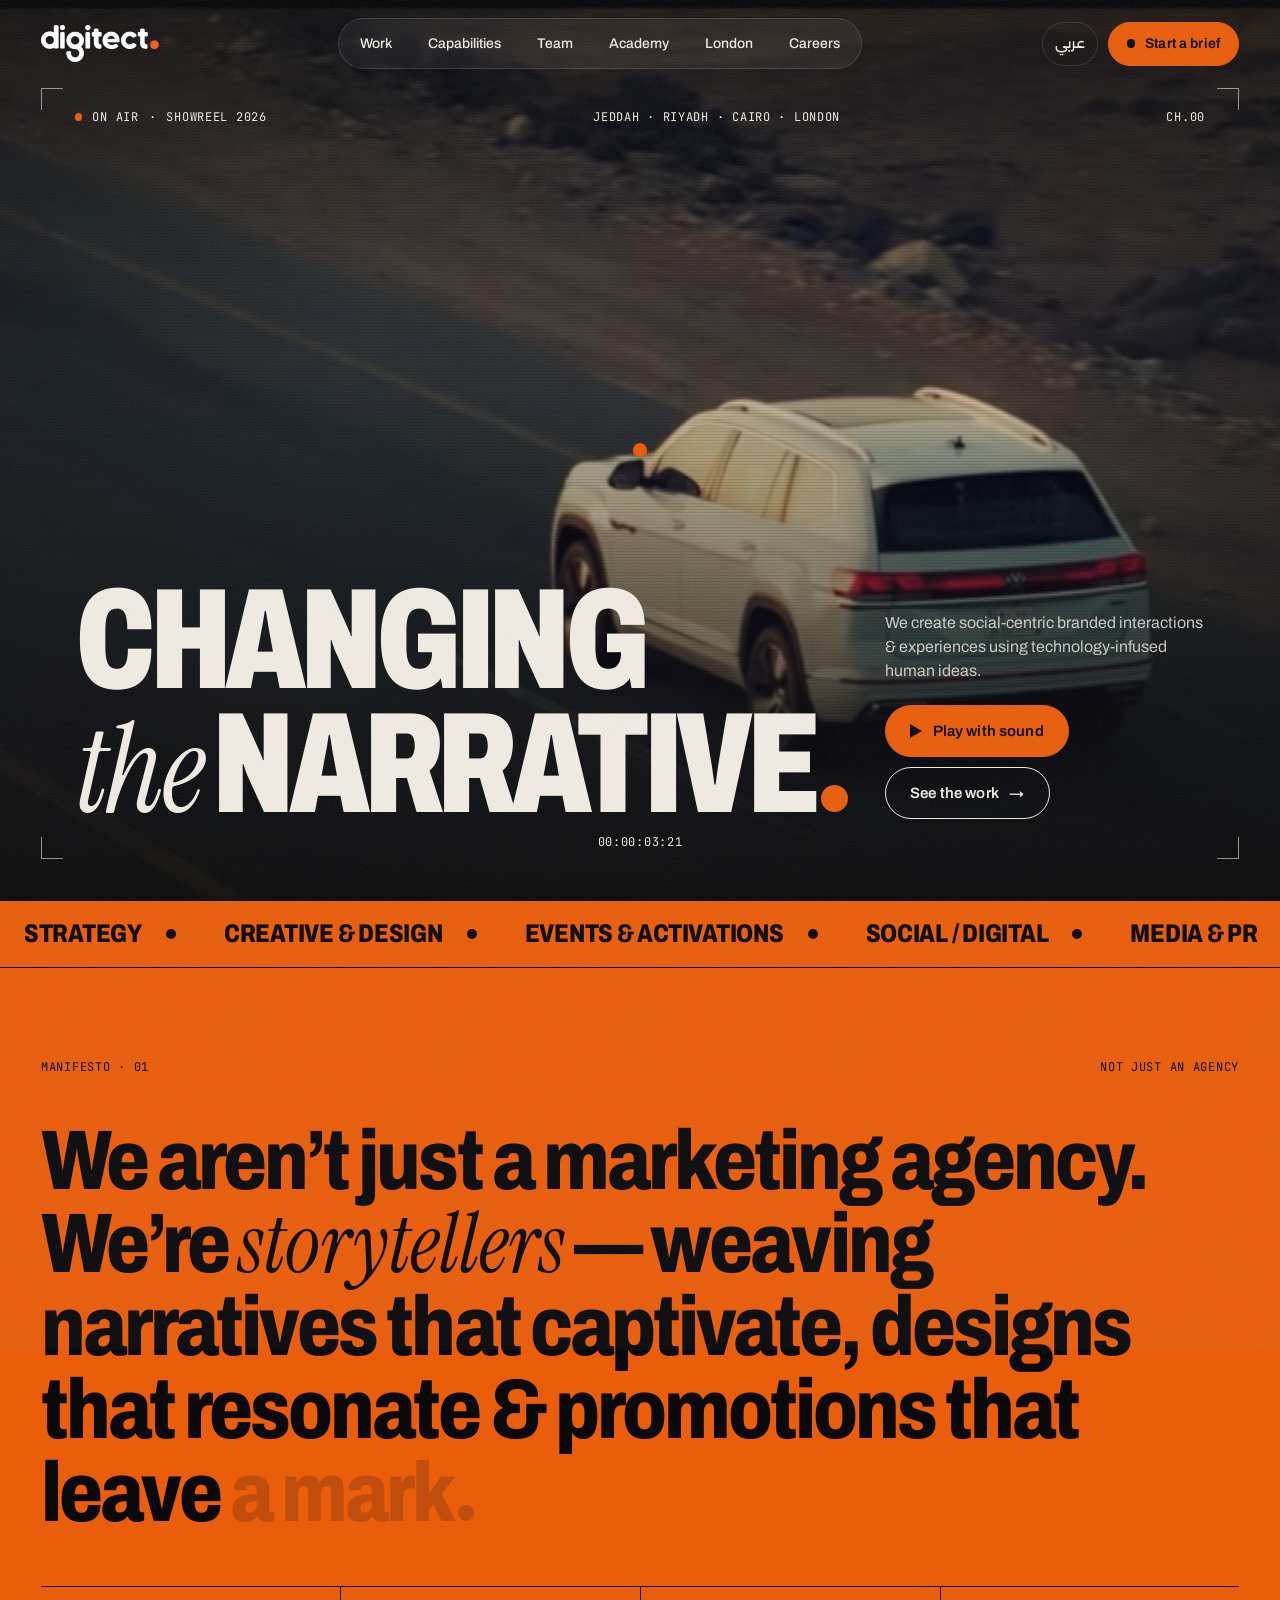
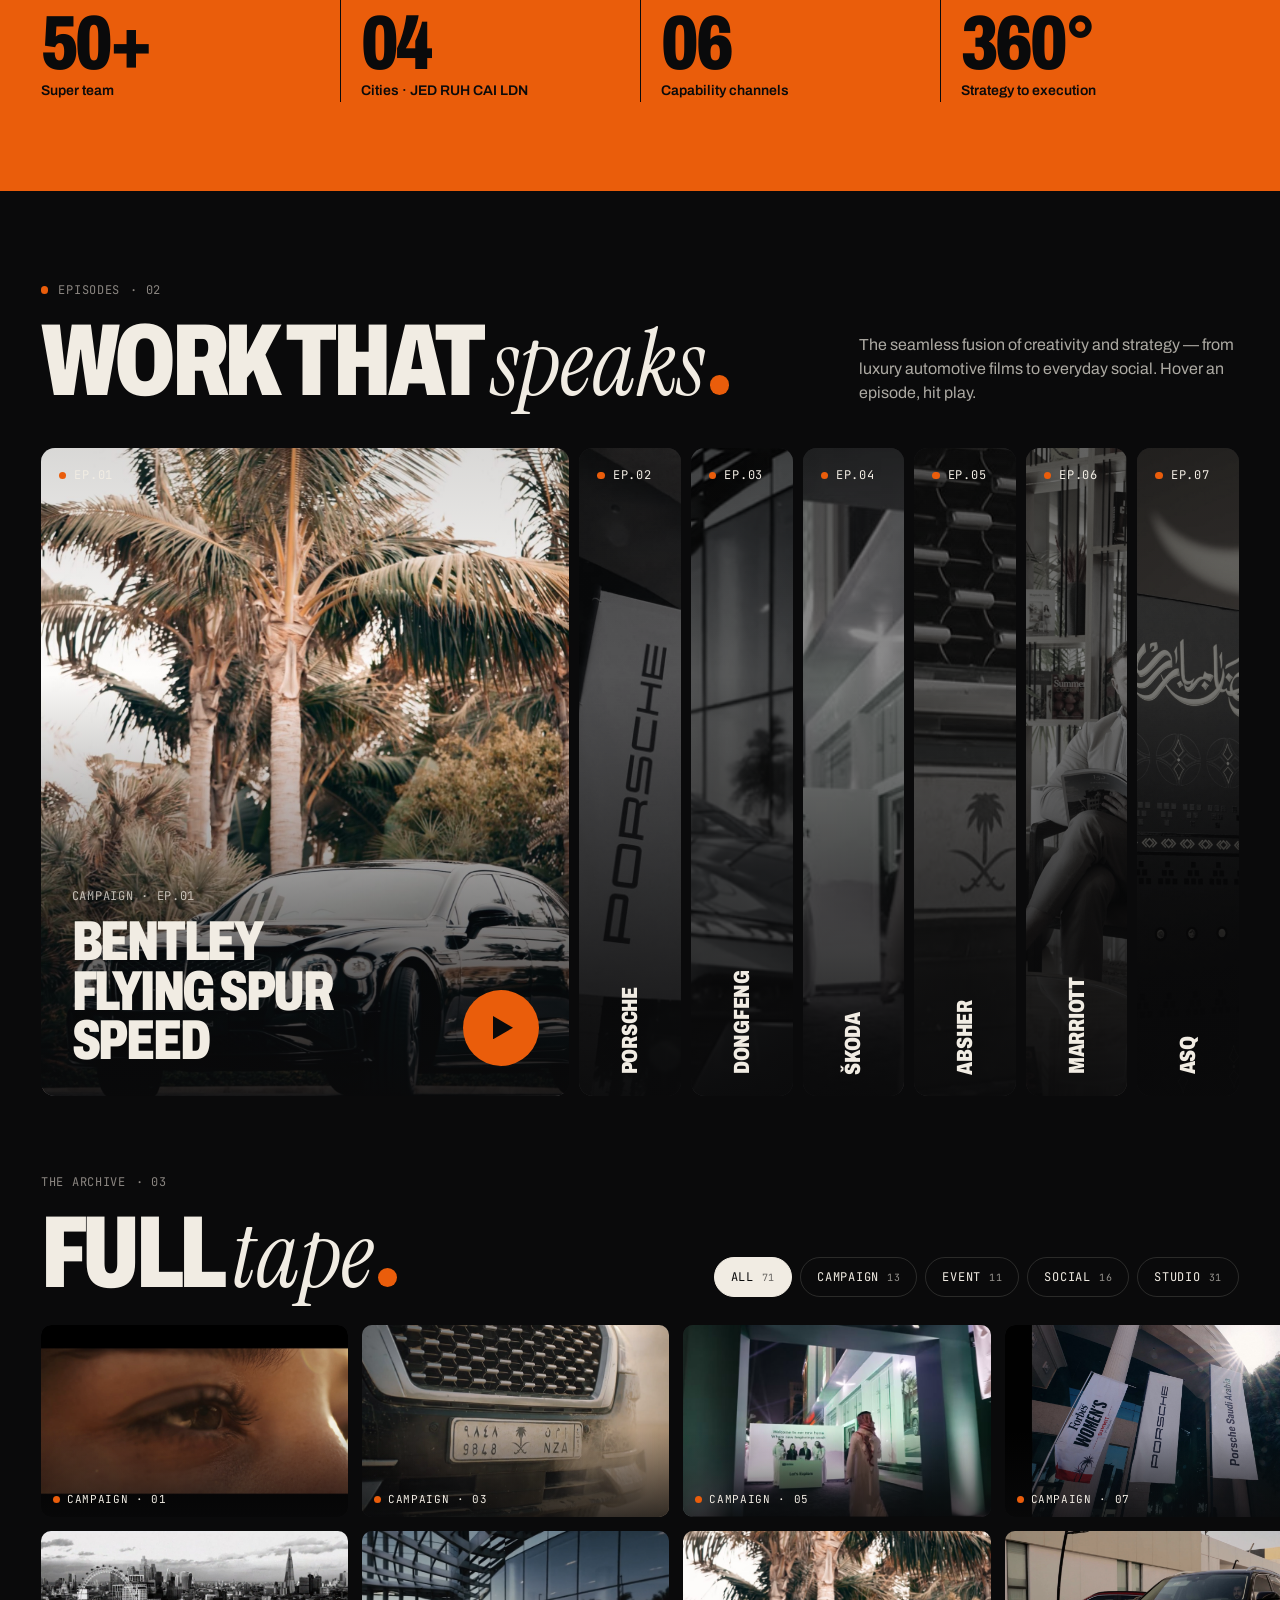
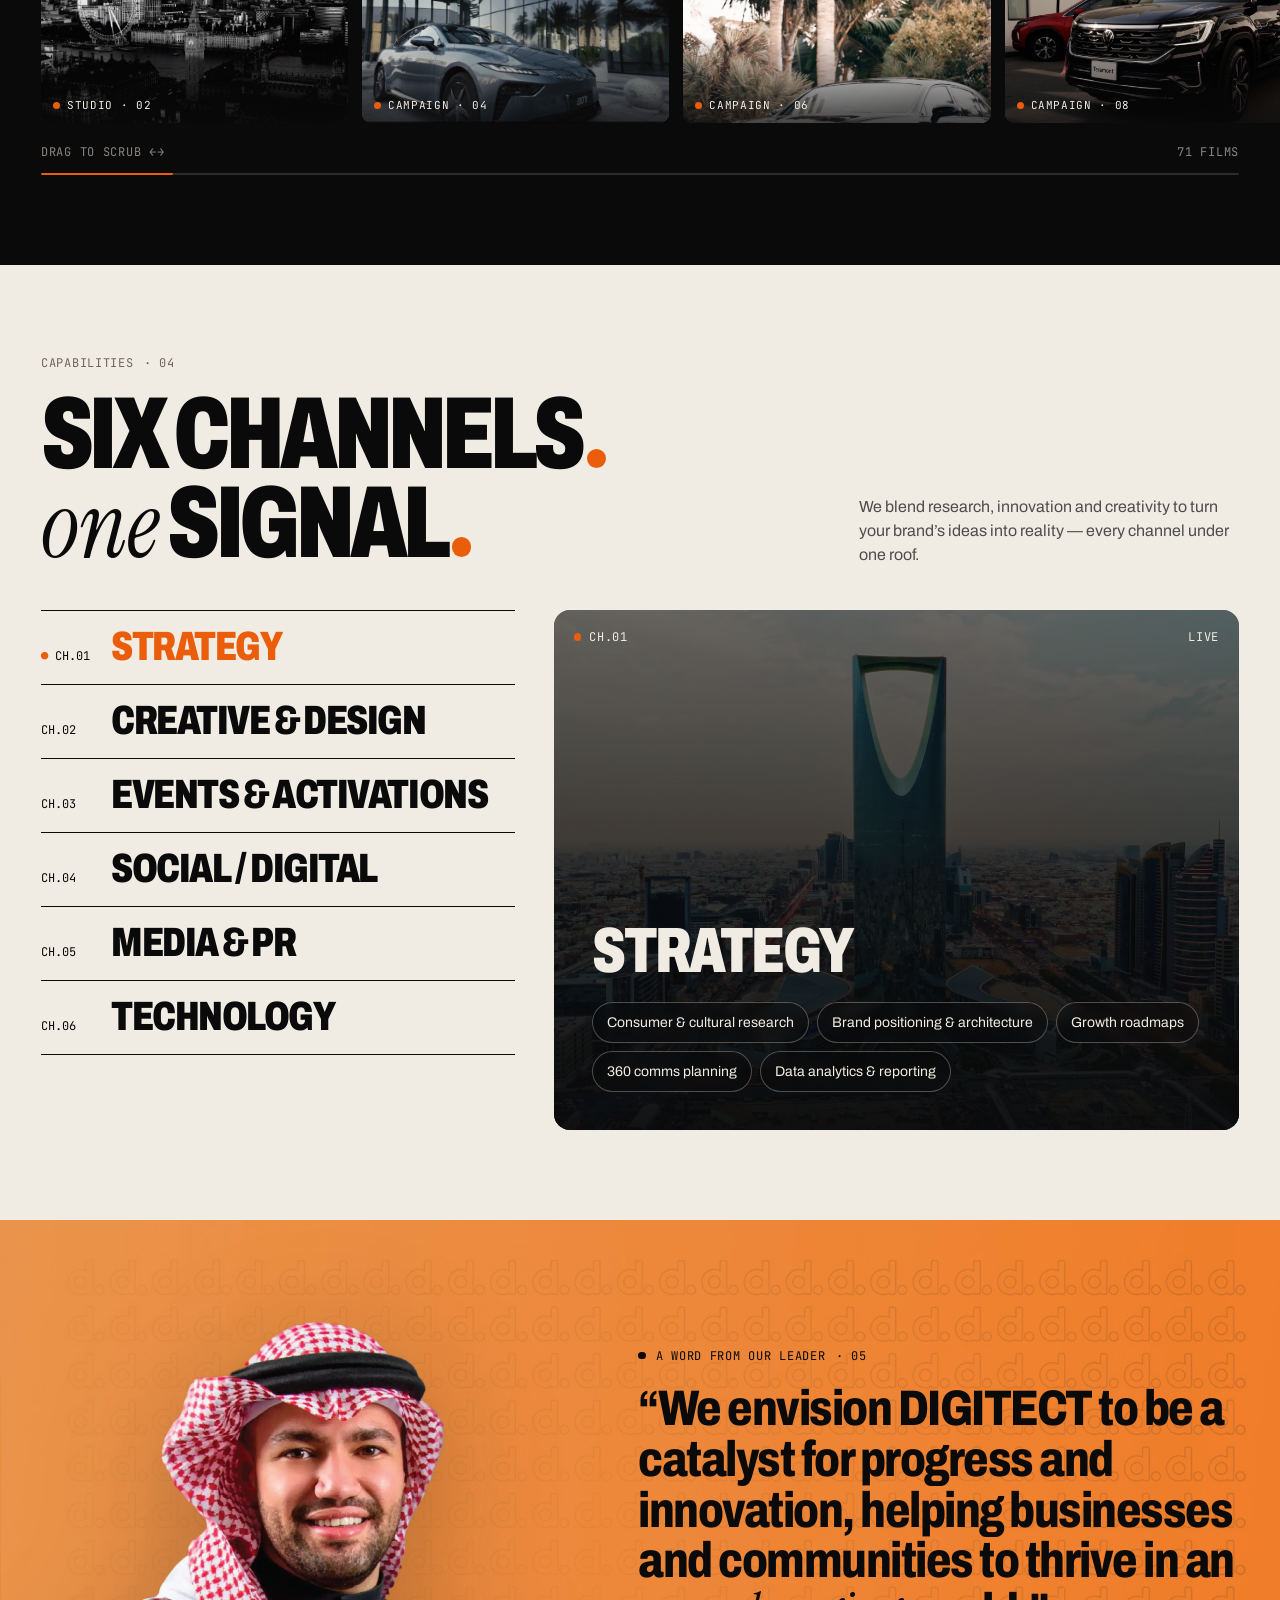
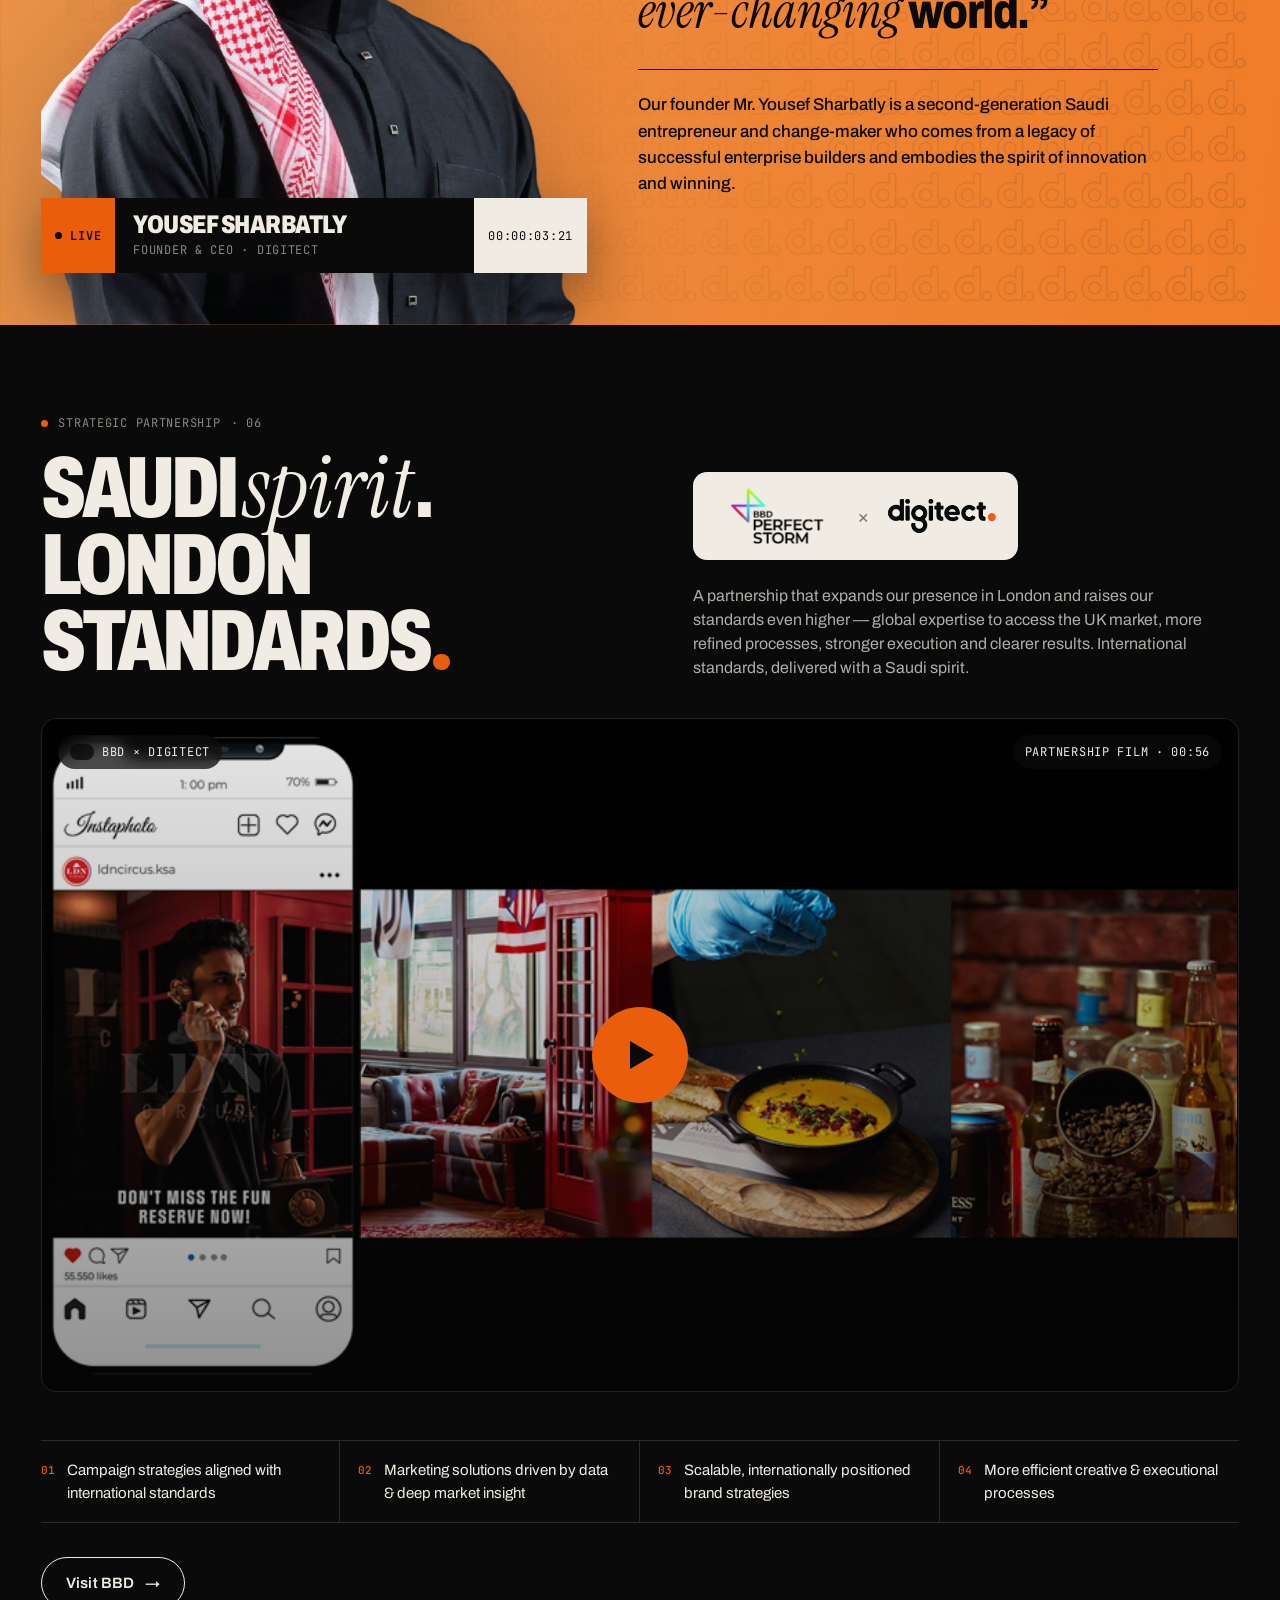
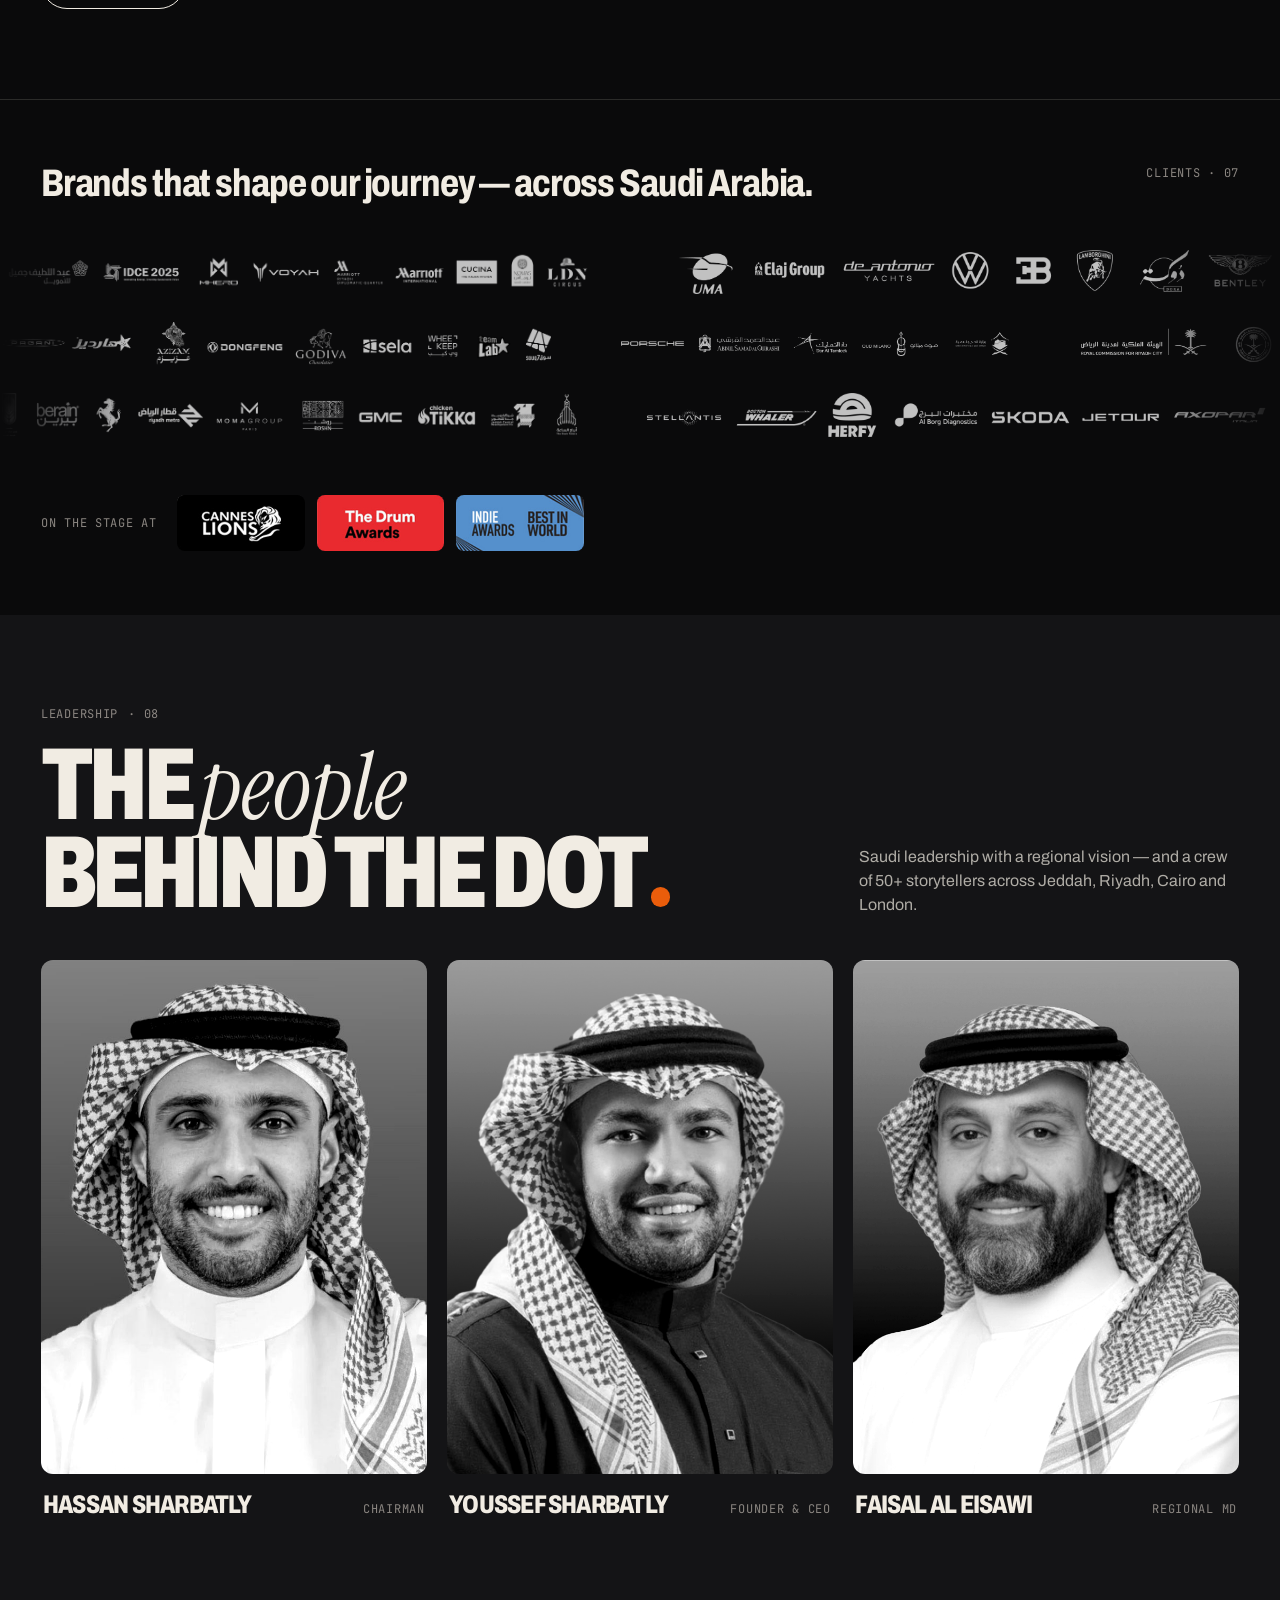
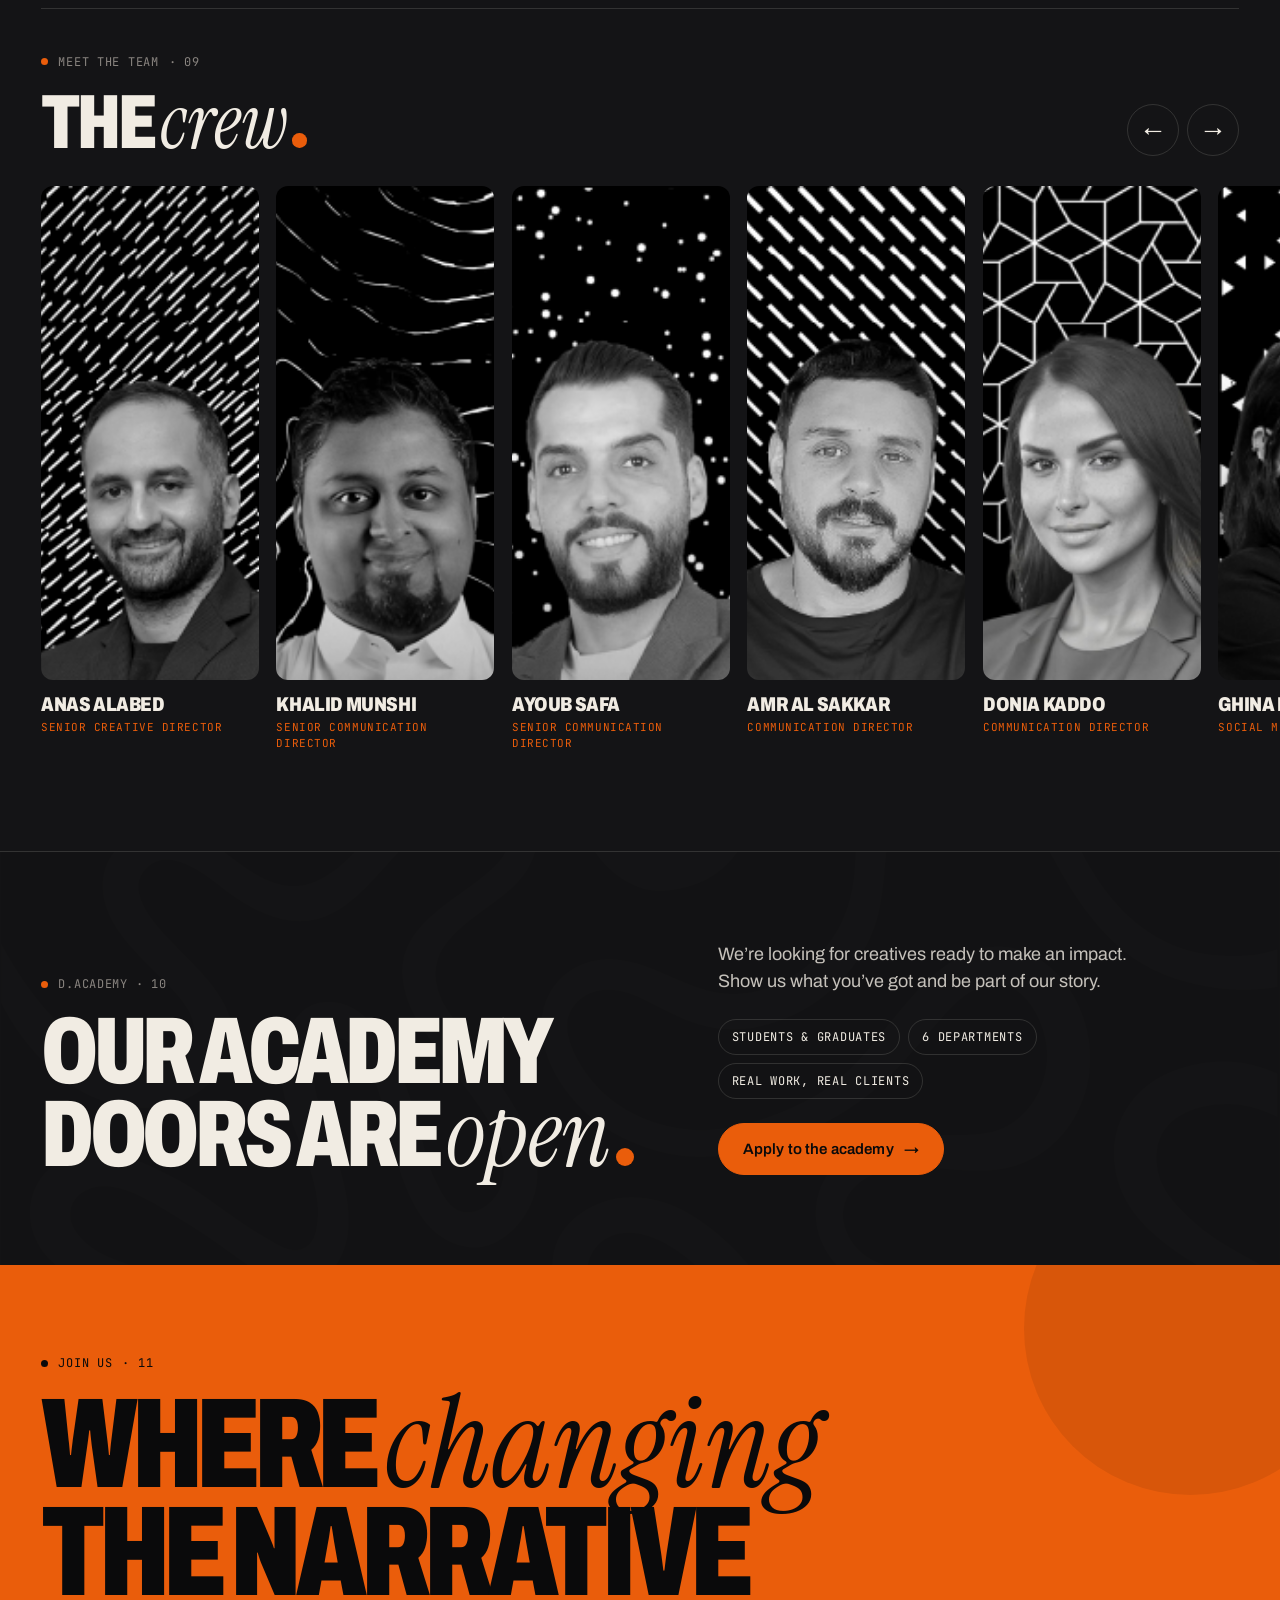
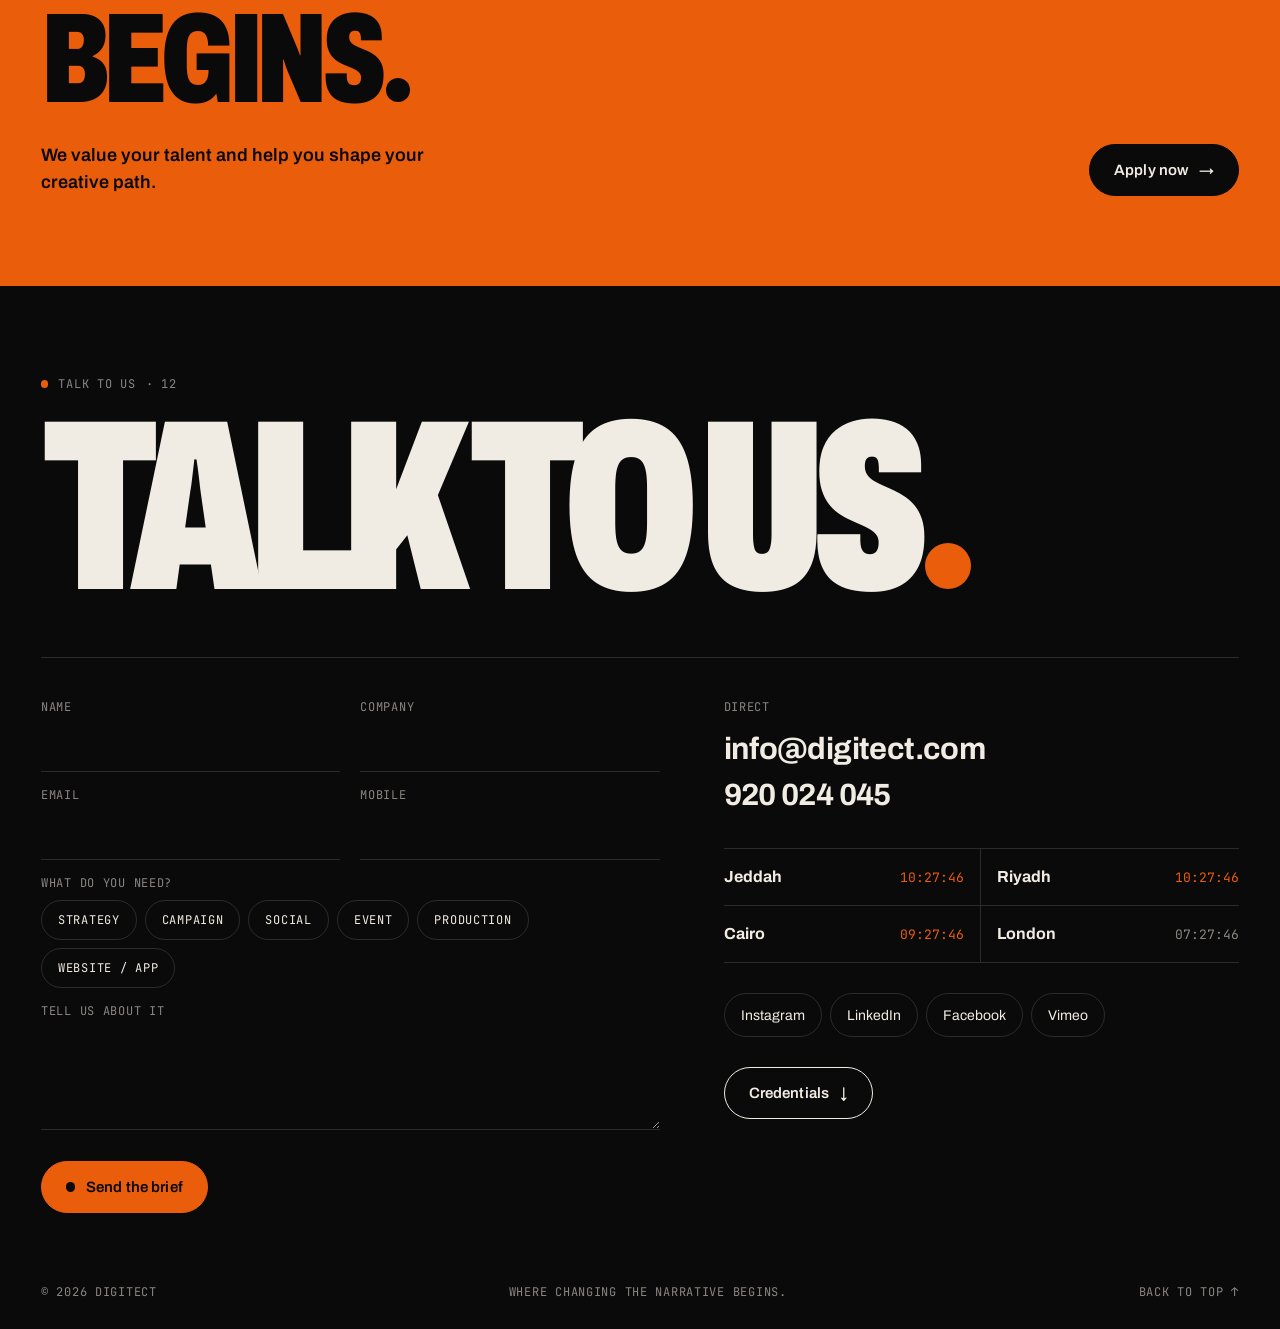
==== commit 409c5ffe: "Cursor scales with transform instead of width/height; drop unused pill/playlist rules Co-Authored-By" ====
--- a/index.html
+++ b/index.html
@@ -12,8 +12,8 @@
 <link rel="preconnect" href="https://fonts.gstatic.com" crossorigin>
 <link rel="preconnect" href="https://player.vimeo.com">
 <link href="https://fonts.googleapis.com/css2?family=Archivo:wdth,wght@62..125,300..900&family=Instrument+Serif:ital@0;1&family=JetBrains+Mono:wght@400;500;600&family=Alexandria:wght@300..900&family=IBM+Plex+Sans+Arabic:wght@300;400;500;600&display=swap" rel="stylesheet">
-<link rel="stylesheet" href="css/style.css?v=10">
-<link rel="stylesheet" href="css/v6.css?v=10">
+<link rel="stylesheet" href="css/style.css?v=11">
+<link rel="stylesheet" href="css/v6.css?v=11">
 <style>
   html[lang="ar"] [data-l="en"],html[lang="en"] [data-l="ar"]{display:none!important}
 </style>
@@ -401,6 +401,6 @@
   <div class="lb__box" id="lbBox"></div>
 </div>
 
-<script src="js/main.js?v=10"></script>
+<script src="js/main.js?v=11"></script>
 </body>
 </html>
--- a/css/style.css
+++ b/css/style.css
@@ -75,7 +75,7 @@
 
 /* ---------- cursor ---------- */
 .cursor{position:fixed;left:0;top:0;z-index:120;pointer-events:none;width:14px;height:14px;margin:-7px 0 0 -7px;border-radius:50%;
-  background:var(--dot);display:grid;place-items:center;transition:width .35s var(--ease),height .35s var(--ease),margin .35s var(--ease),background .3s;mix-blend-mode:normal}
+  background:var(--dot);display:grid;place-items:center;transition:background .3s;mix-blend-mode:normal}
 .cursor span{font-family:var(--f-mono);font-size:11px;font-weight:600;letter-spacing:.08em;color:var(--ink);opacity:0;transition:opacity .2s;text-transform:uppercase;white-space:nowrap}
 .cursor.is-big{width:88px;height:88px;margin:-44px 0 0 -44px}
 .cursor.is-big span{opacity:1}
@@ -172,10 +172,6 @@
 .mani__text{font-weight:800;font-size:clamp(38px,6.6vw,112px);line-height:.98;letter-spacing:-.035em;font-variation-settings:"wdth" 82;max-width:16.5em}
 html[lang="ar"] .mani__text{font-family:var(--f-ar);letter-spacing:0;line-height:1.35;font-weight:700;font-size:clamp(32px,5.4vw,88px)}
 .mani__text .serif{font-weight:400}
-.pill{display:inline-block;vertical-align:middle;width:1.9em;height:.82em;border-radius:99px;overflow:hidden;margin:0 .08em;transform:translateY(-.06em) scale(.4);opacity:0;transition:transform .9s var(--ease),opacity .6s,width .5s var(--ease);background:var(--ink)}
-.pill img{width:100%;height:100%;object-fit:cover}
-.pill.in{transform:translateY(-.06em) scale(1);opacity:1}
-.pill:hover{width:2.6em}
 .mani__word{display:inline;opacity:.18;transition:opacity .5s}
 .mani__word.lit{opacity:1}
 .mani__foot{margin-top:clamp(50px,7vw,90px);display:grid;grid-template-columns:repeat(4,1fr);gap:0;border-top:1.5px solid var(--ink)}
@@ -215,7 +211,6 @@
 
 .playlist{list-style:none;border-top:1px solid var(--line)}
 .playlist li{border-bottom:1px solid var(--line)}
-.playlist button{width:100%;display:grid;grid-template-columns:44px 1fr auto;align-items:center;gap:14px;padding:18px 4px;text-align:start;transition:padding .4s var(--ease),color .3s}
 .playlist .n{font-family:var(--f-mono);font-size:12px;color:var(--mute)}
 .playlist .t{font-size:clamp(22px,2.2vw,34px);font-weight:750;letter-spacing:-.025em;line-height:1;font-variation-settings:"wdth" 80}
 html[lang="ar"] .playlist .t{font-family:var(--f-ar);letter-spacing:0;line-height:1.3;font-weight:600}
--- a/css/v6.css
+++ b/css/v6.css
@@ -212,3 +212,12 @@
 body.overlay-open a,body.overlay-open button,body.overlay-open .chip{cursor:pointer!important}
 body.overlay-open input,body.overlay-open textarea{cursor:text!important}
 @media (hover:hover) and (pointer:fine){body.has-cursor input,body.has-cursor textarea,body.has-cursor select{cursor:text}}
+
+/* cursor: size via transform on a pseudo-circle (no layout animation) */
+.cursor{width:88px;height:88px;margin:-44px 0 0 -44px;background:none;transition:none}
+.cursor::before{content:"";position:absolute;inset:0;border-radius:50%;background:var(--dot);transform:scale(.16);transition:transform .35s var(--ease),background .3s}
+.cursor.is-big{width:88px;height:88px;margin:-44px 0 0 -44px}
+.cursor.is-big::before{transform:scale(1)}
+.cursor.on-dot{background:none}
+.cursor.on-dot::before{background:var(--ink)}
+.cursor span{position:relative}
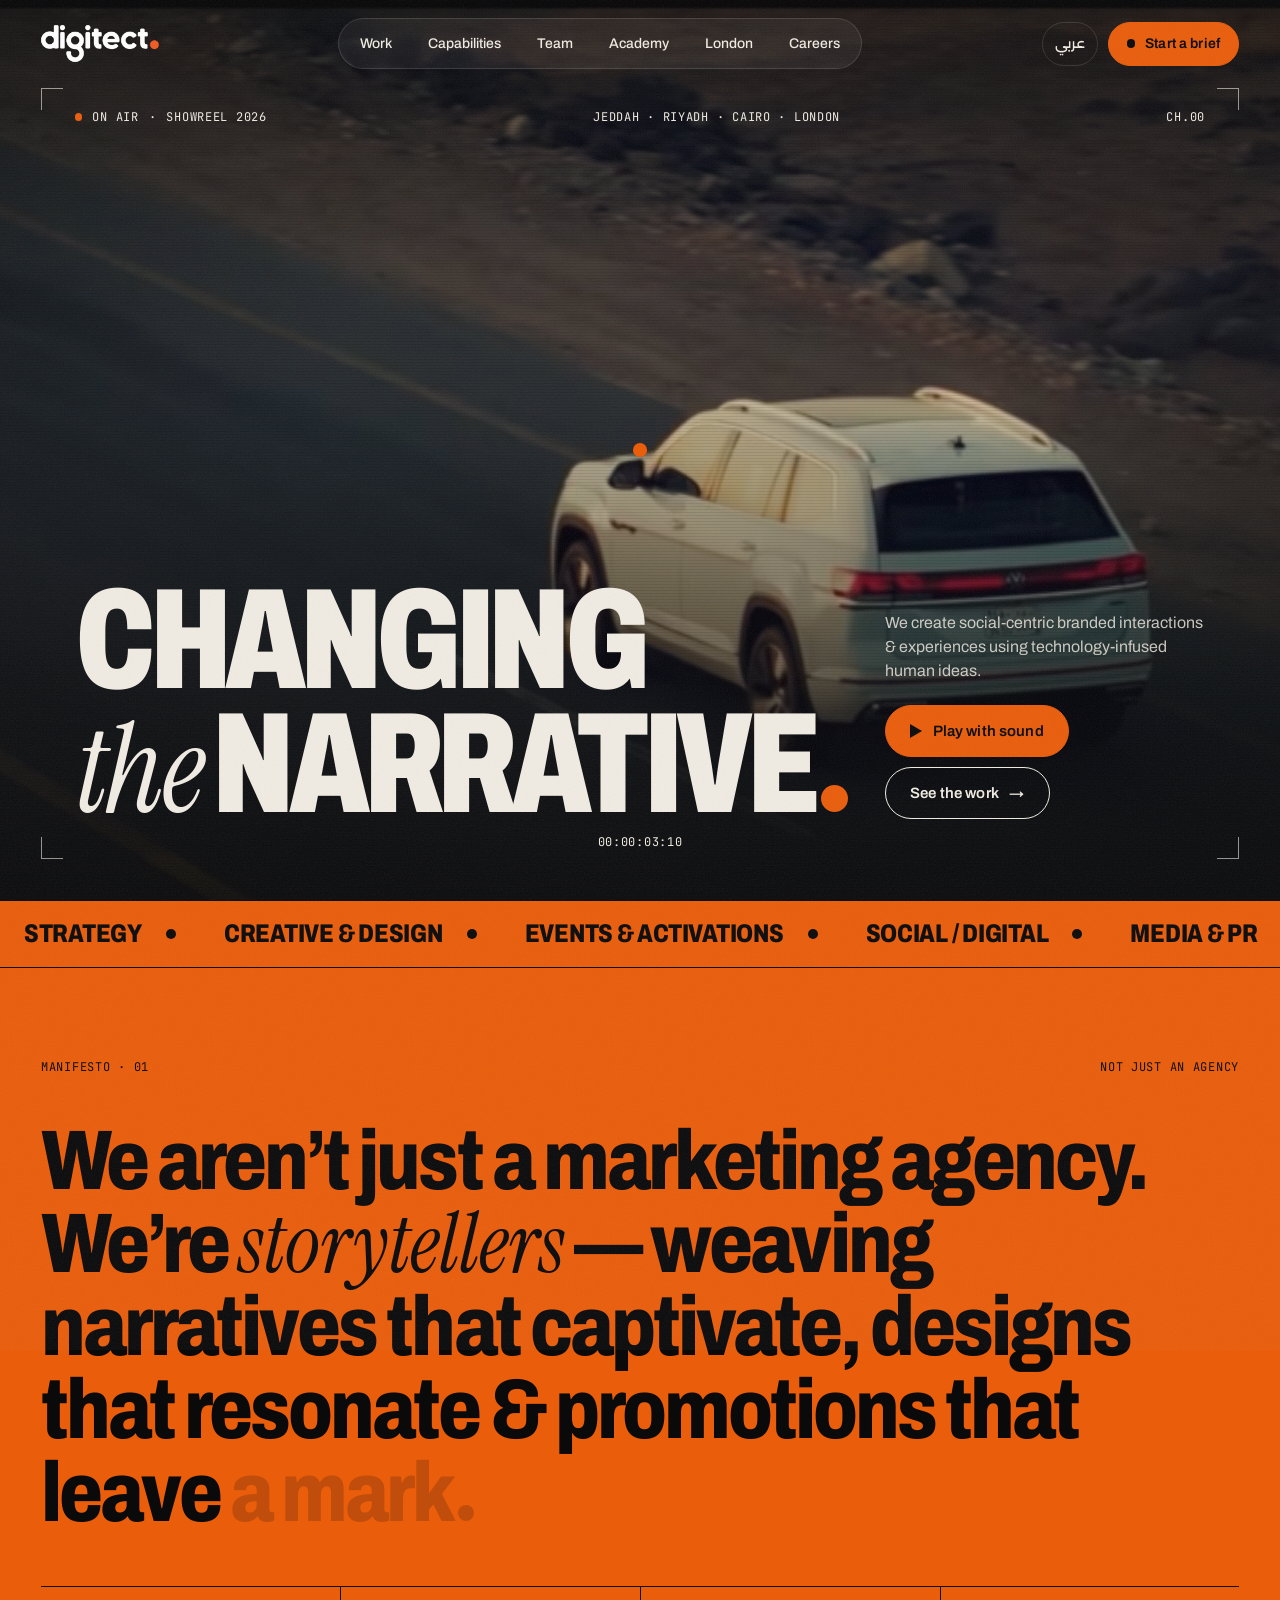
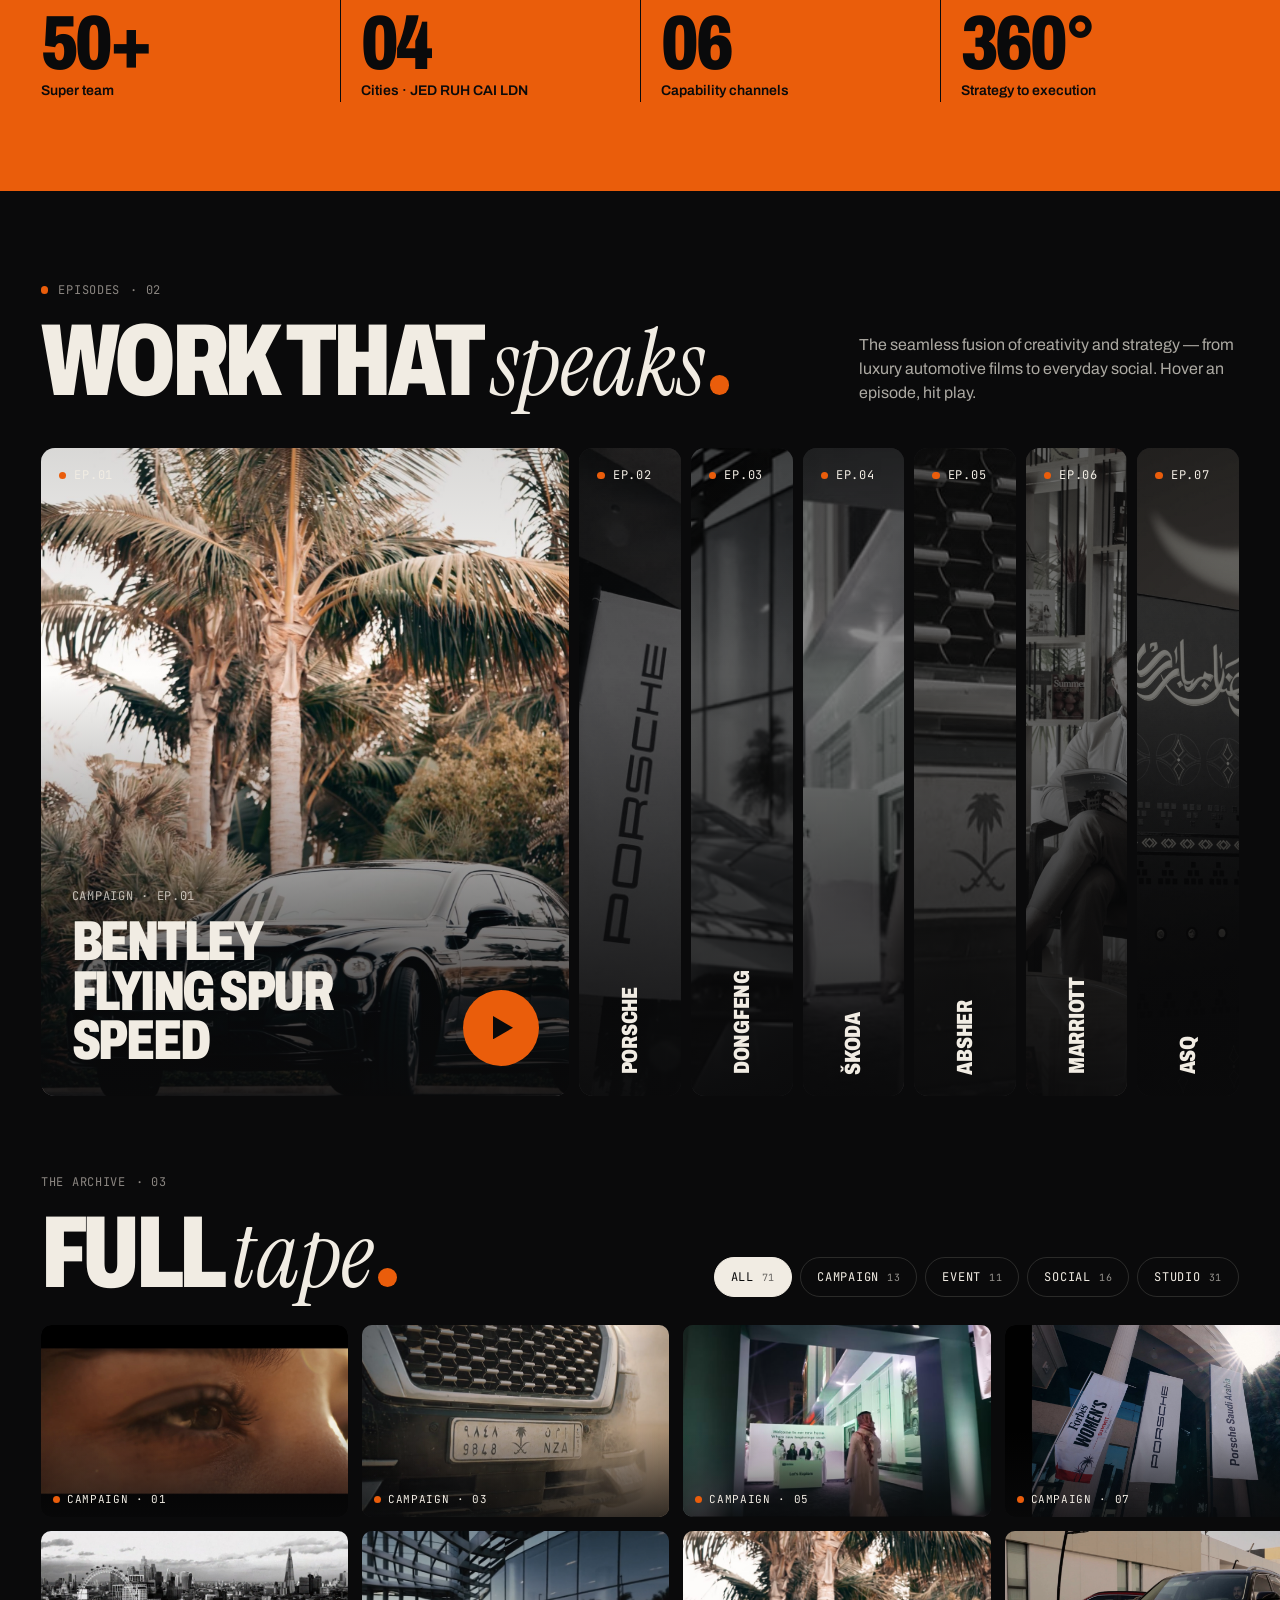
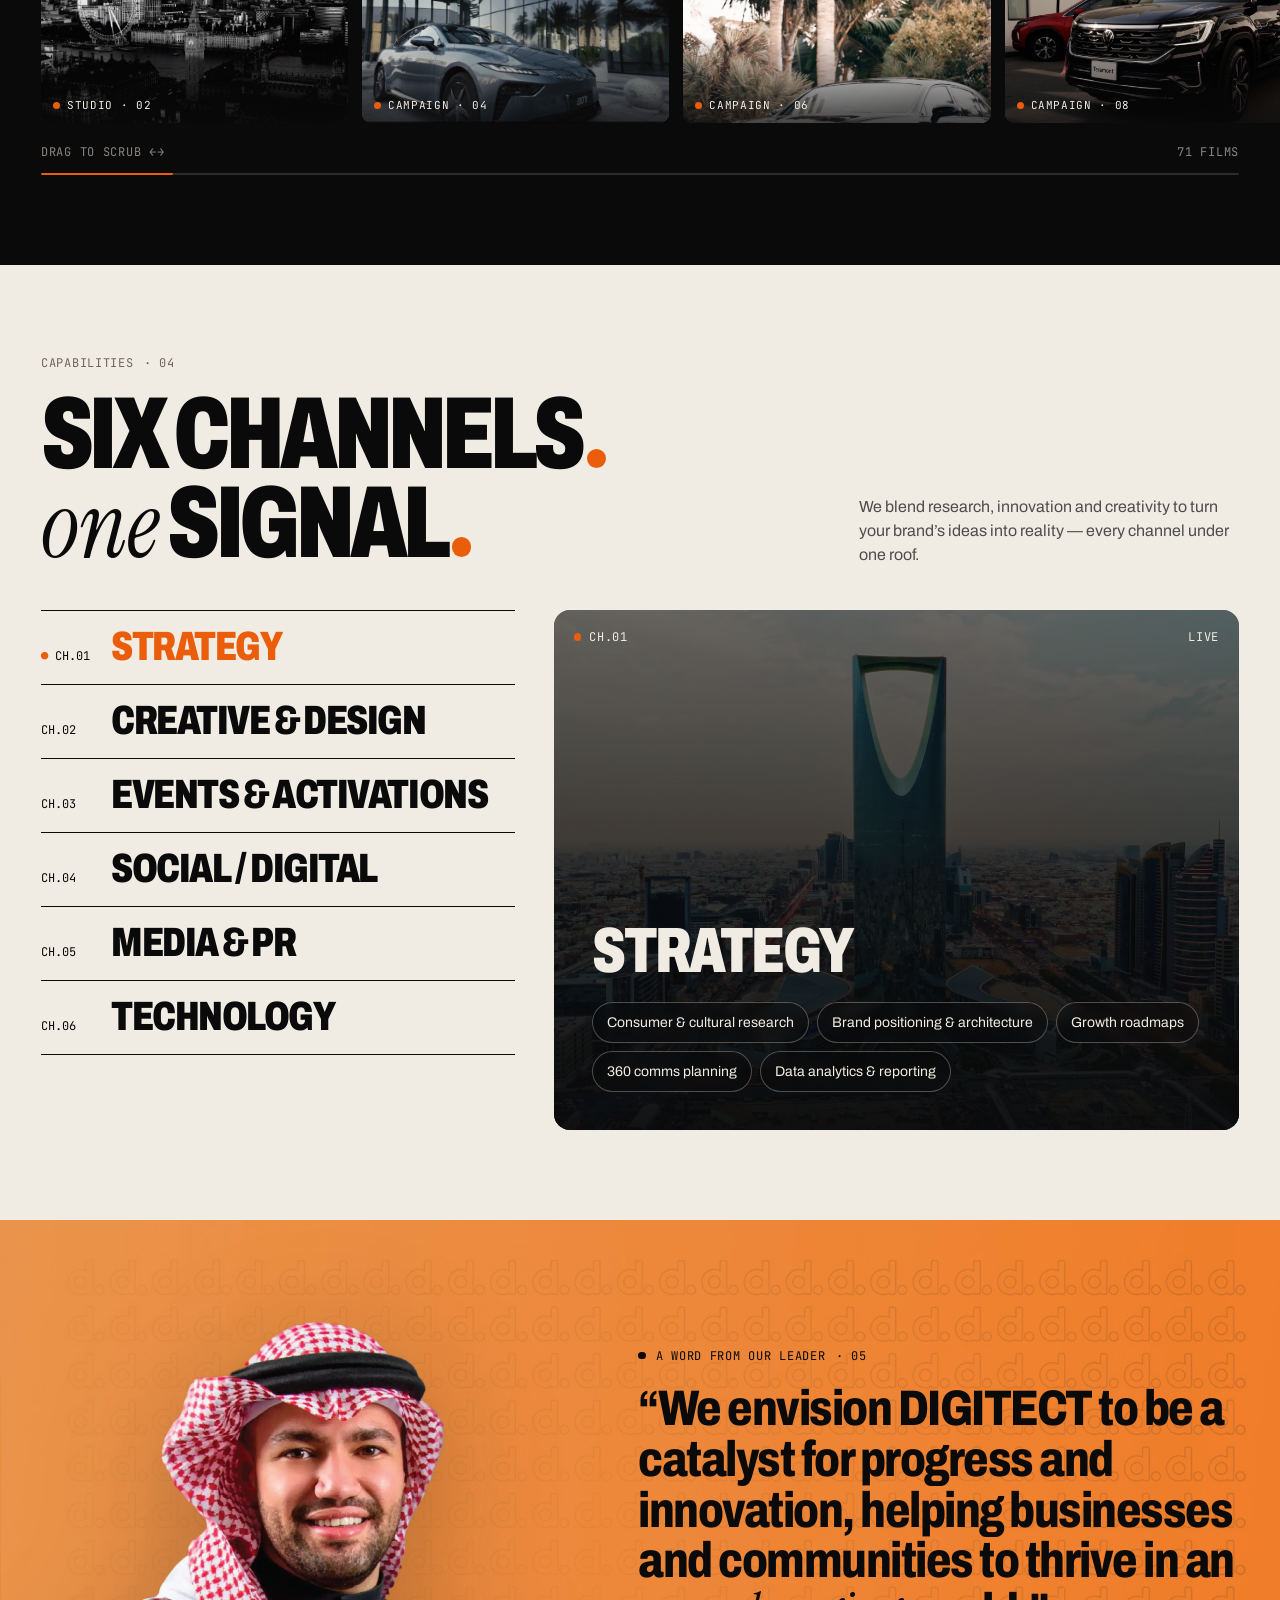
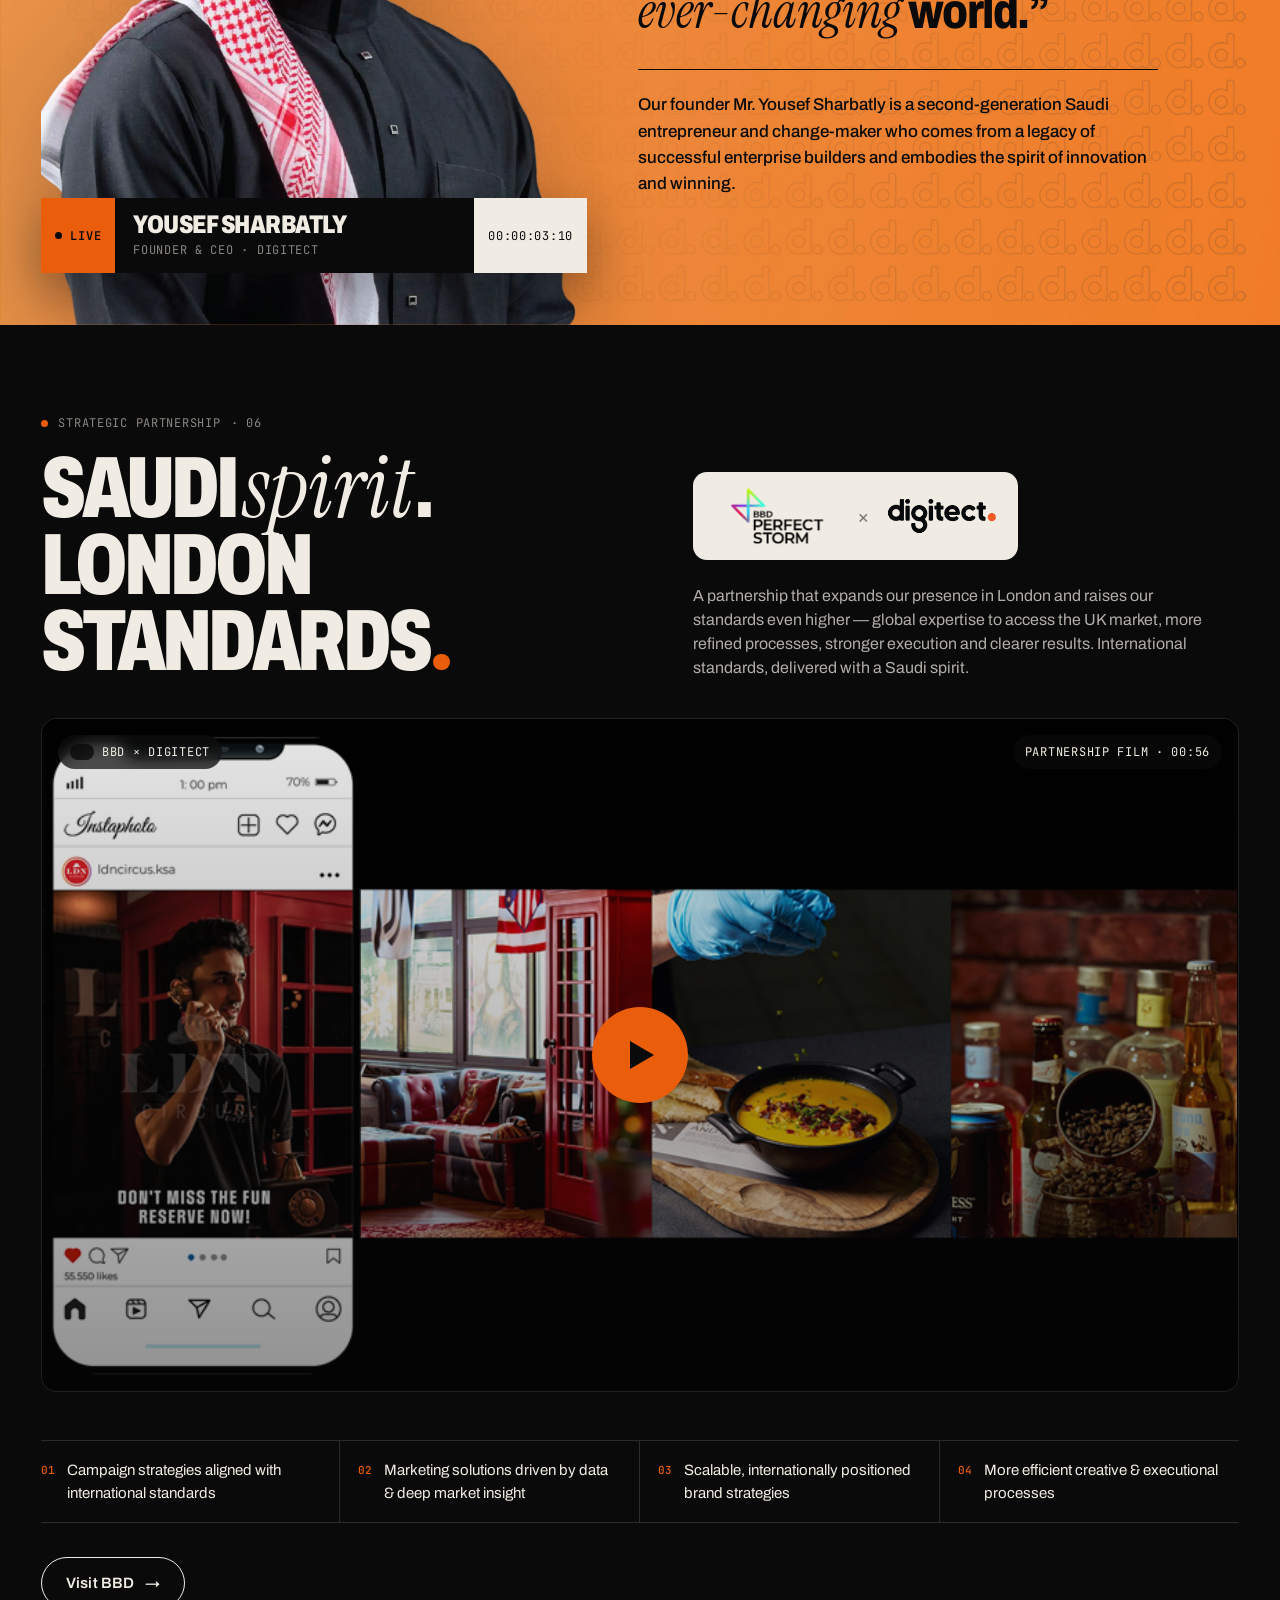
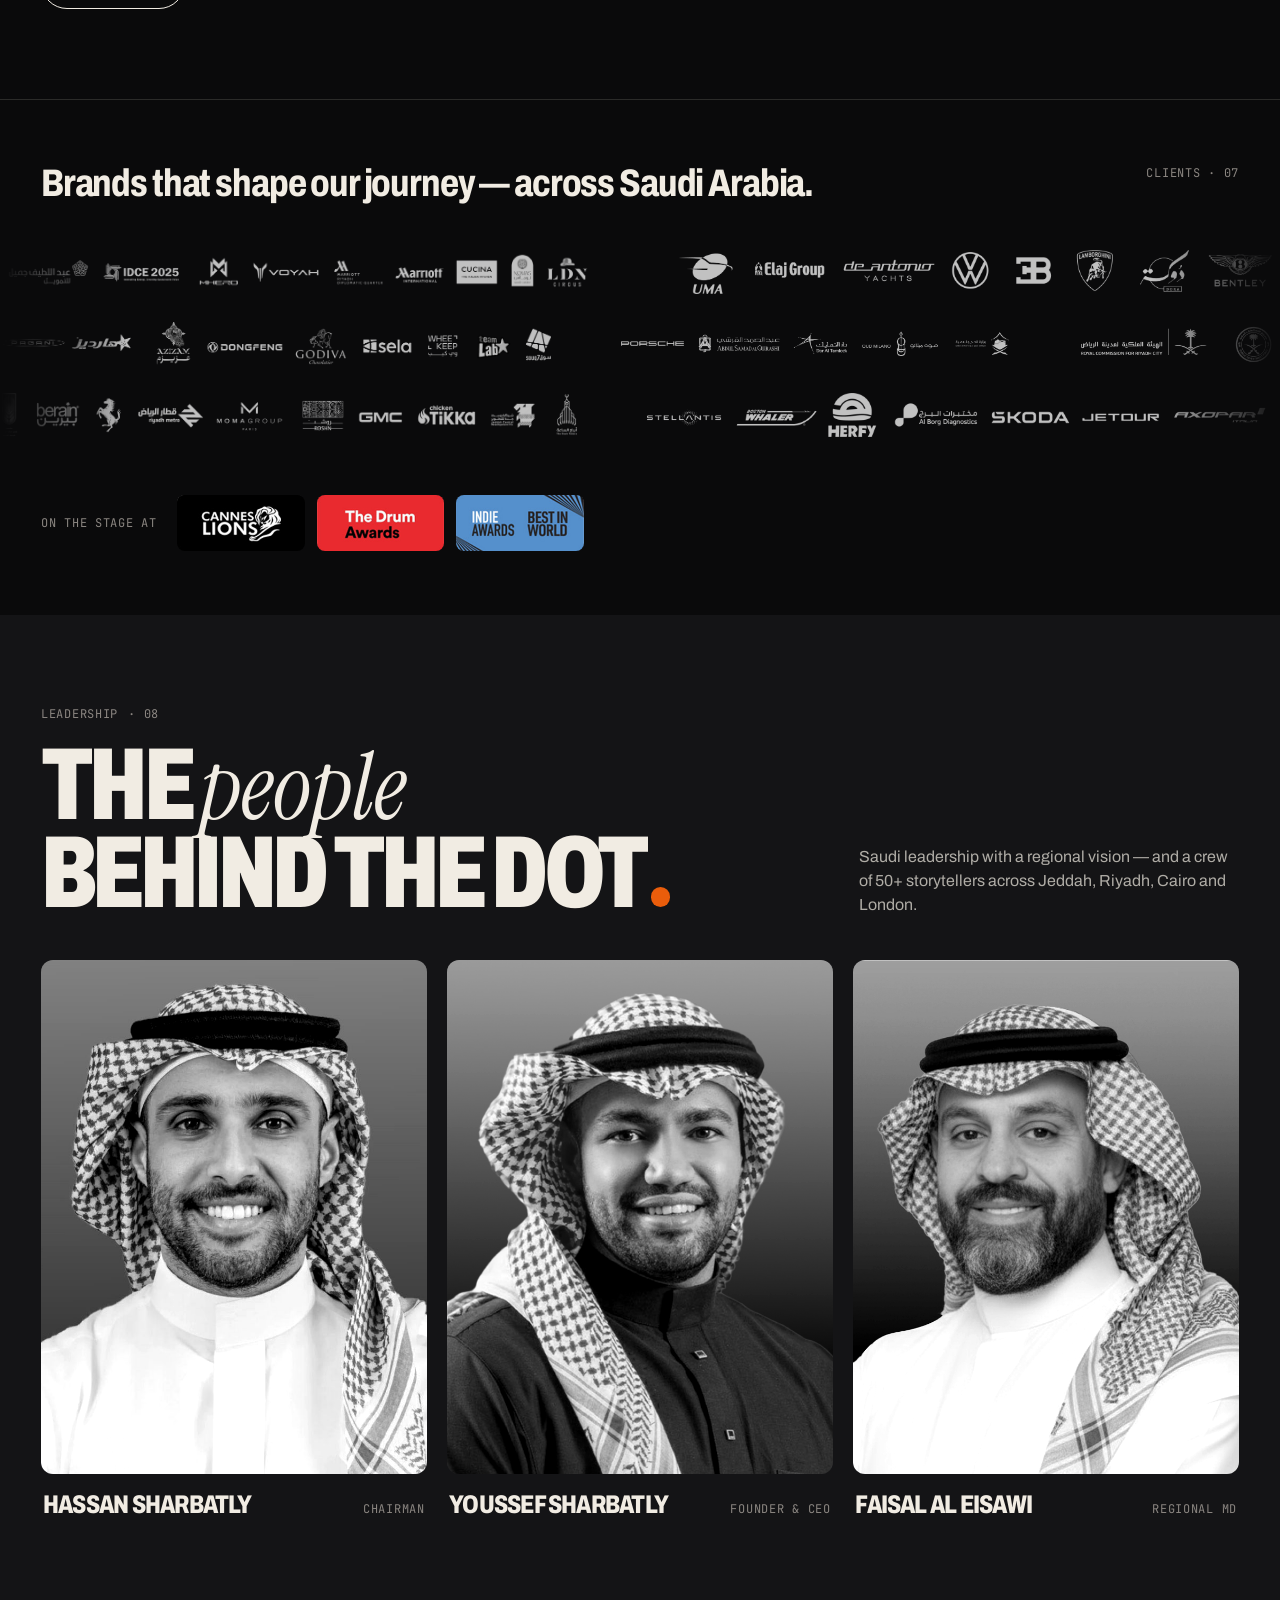
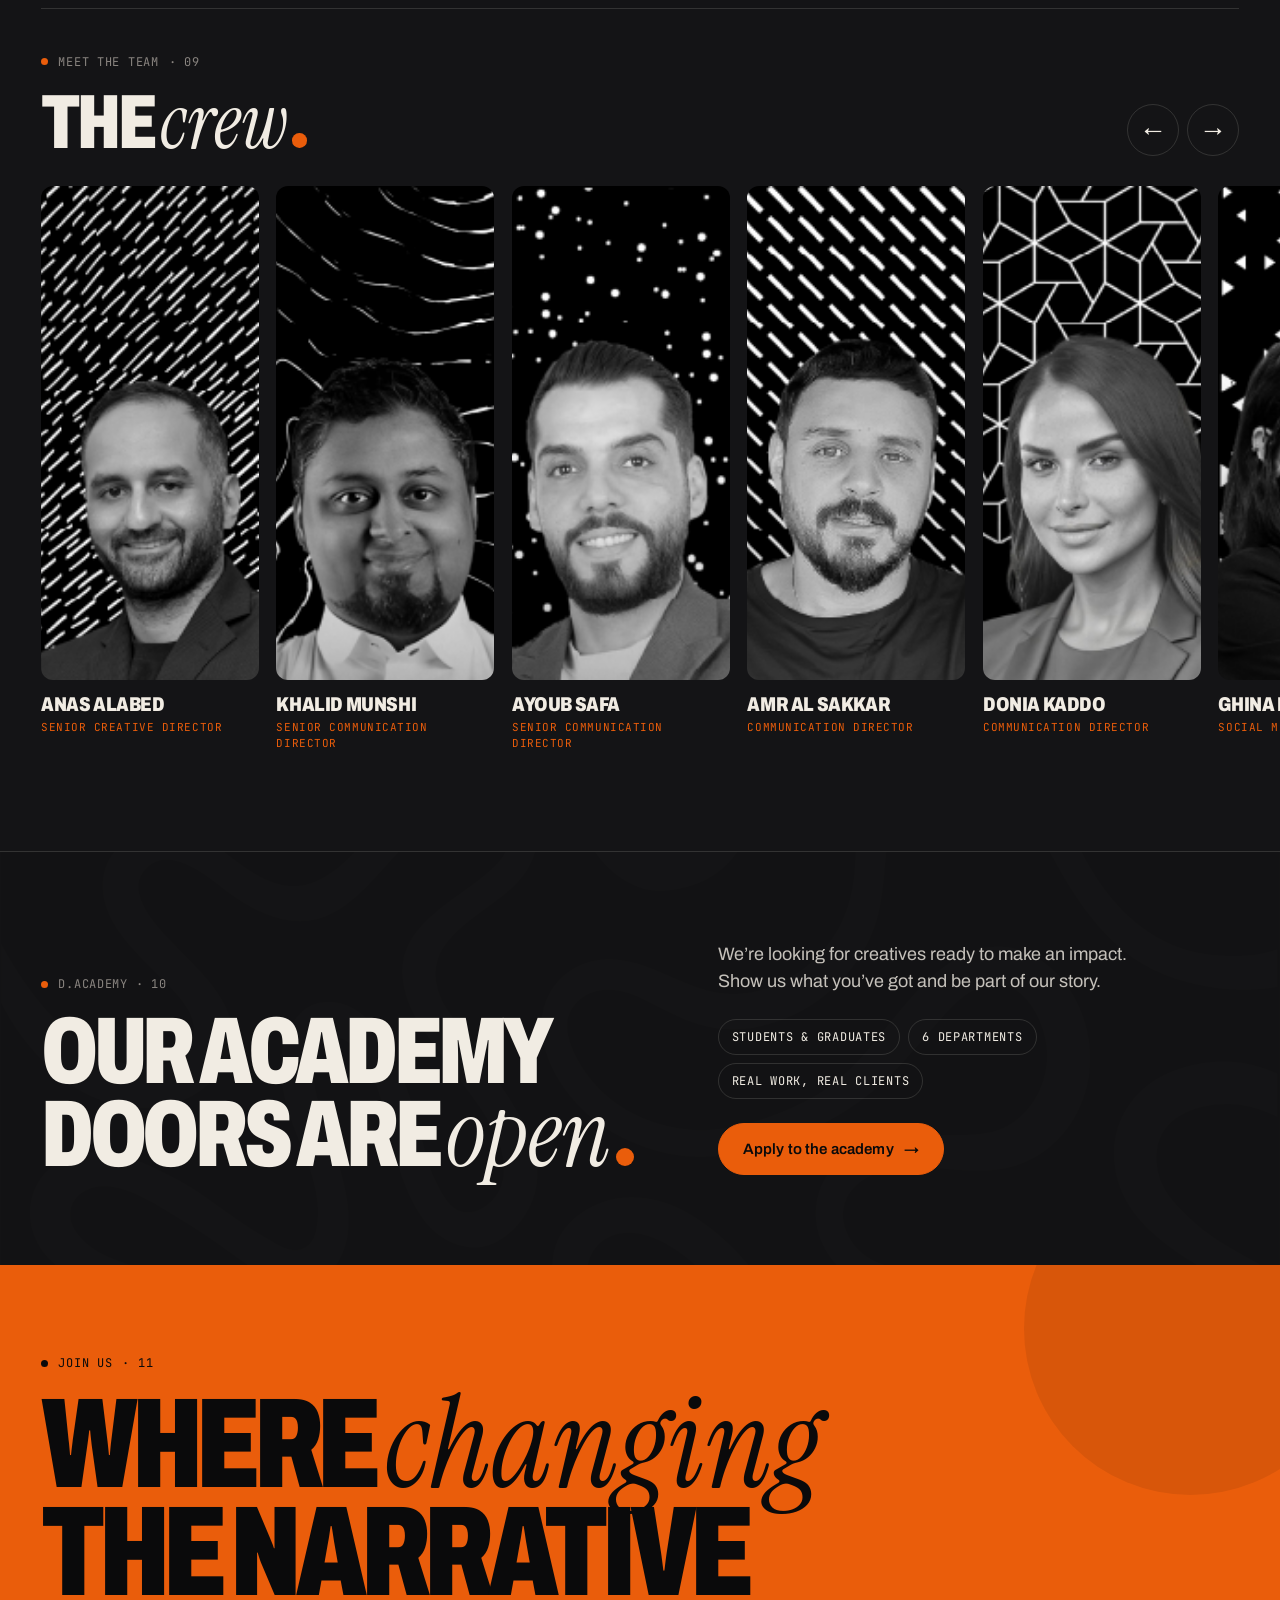
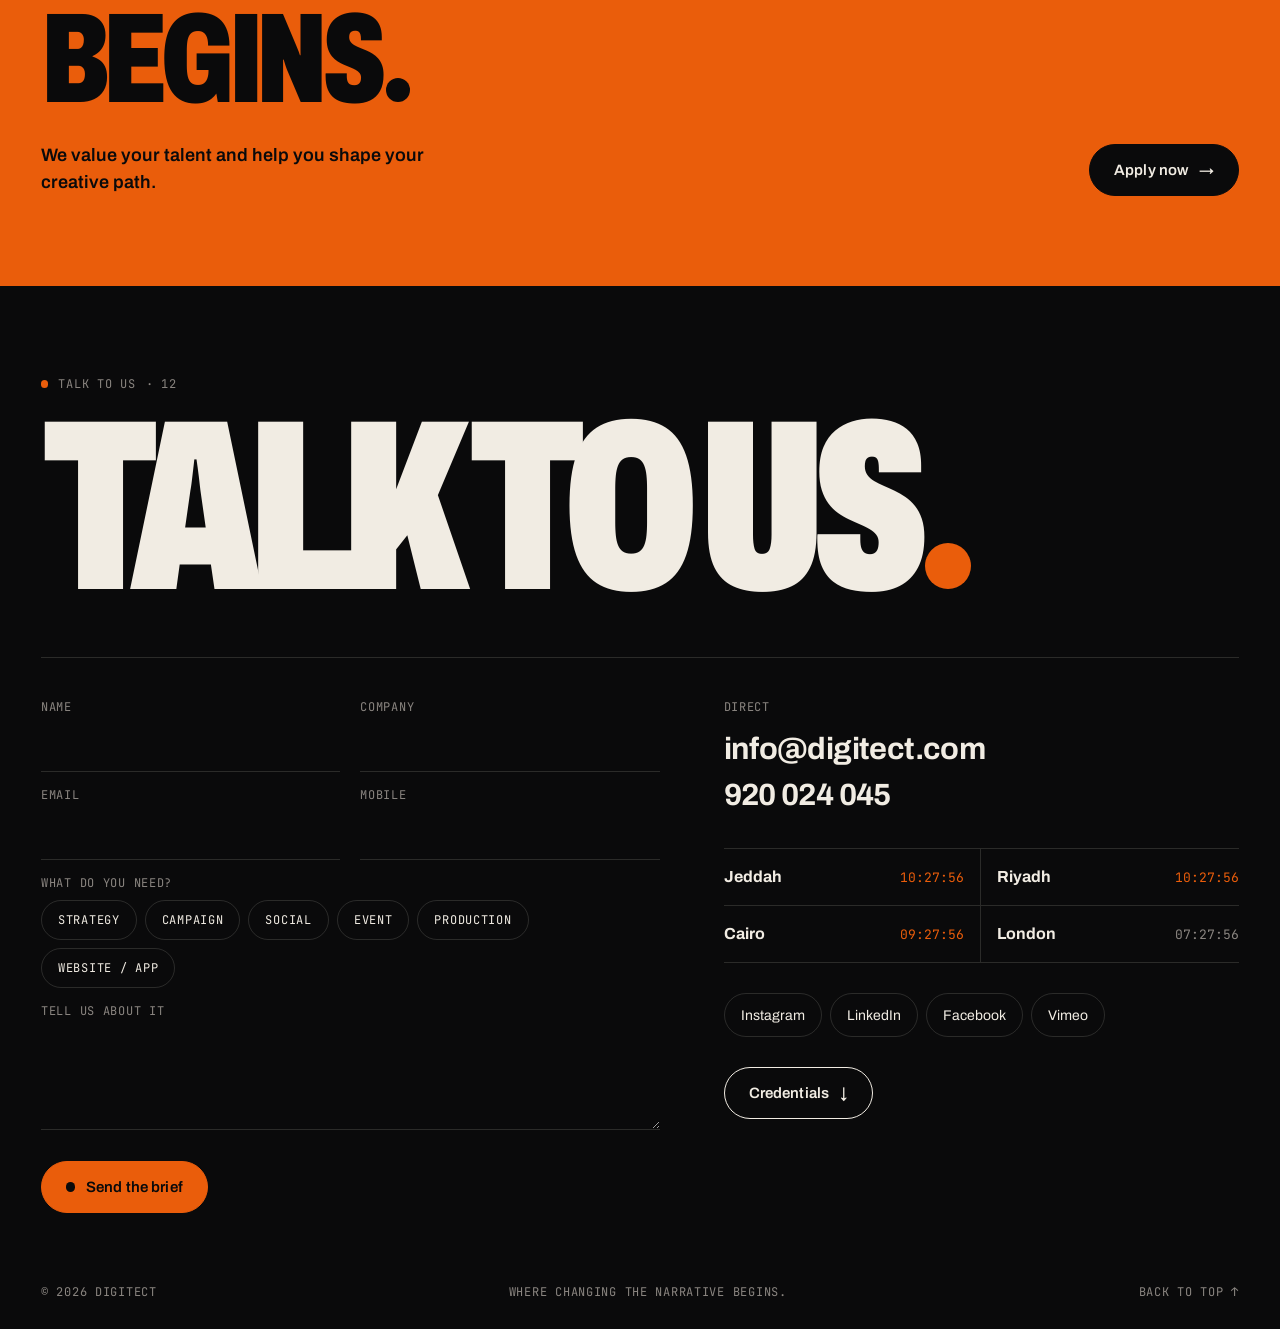
==== commit 8e9bd341: "Add careers page; Apply now and Careers links point to it Co-Authored-By: Claude Opus 5.5 <noreply@a" ====
--- a/index.html
+++ b/index.html
@@ -12,8 +12,8 @@
 <link rel="preconnect" href="https://fonts.gstatic.com" crossorigin>
 <link rel="preconnect" href="https://player.vimeo.com">
 <link href="https://fonts.googleapis.com/css2?family=Archivo:wdth,wght@62..125,300..900&family=Instrument+Serif:ital@0;1&family=JetBrains+Mono:wght@400;500;600&family=Alexandria:wght@300..900&family=IBM+Plex+Sans+Arabic:wght@300;400;500;600&display=swap" rel="stylesheet">
-<link rel="stylesheet" href="css/style.css?v=11">
-<link rel="stylesheet" href="css/v6.css?v=11">
+<link rel="stylesheet" href="css/style.css?v=12">
+<link rel="stylesheet" href="css/v6.css?v=12">
 <style>
   html[lang="ar"] [data-l="en"],html[lang="en"] [data-l="ar"]{display:none!important}
 </style>
@@ -39,7 +39,7 @@
     <a href="#team" data-ar="الفريق">Team</a>
     <a href="academy.html" data-ar="الأكاديمية">Academy</a>
     <a href="#london" data-ar="لندن">London</a>
-    <a href="#careers" data-ar="الوظائف">Careers</a>
+    <a href="careers.html" data-ar="الوظائف">Careers</a>
   </nav>
   <div class="hdr__end">
     <button class="hdr__lang" id="langBtn" type="button" aria-label="Switch language">عربي</button>
@@ -55,7 +55,7 @@
     <a href="#team" data-ar="الفريق">Team</a>
     <a href="academy.html" data-ar="الأكاديمية">Academy</a>
     <a href="#london" data-ar="لندن">London</a>
-    <a href="#careers" data-ar="الوظائف">Careers</a>
+    <a href="careers.html" data-ar="الوظائف">Careers</a>
     <a href="#contact" data-ar="ابدأ مشروعك">Start a brief</a>
   </nav>
   <div class="menu__foot mono"><a href="mailto:info@digitect.com">info@digitect.com</a><a href="tel:920024045">920 024 045</a></div>
@@ -320,7 +320,7 @@
   <h2 class="car__t" data-l="ar">هنا <span class="serif">بيبدأ</span><br>تغيير الحكاية<i class="pt" style="background:var(--ink)"></i></h2>
   <div class="car__row">
     <p data-ar="بنقدّر موهبتك وبنساعدك ترسم طريقك الإبداعي.">We value your talent and help you shape your creative path.</p>
-    <a class="btn btn--ink" href="mailto:info@digitect.com?subject=Careers%20%E2%80%94%20Application"><span data-ar="قدّم دلوقتي">Apply now</span><span class="arr">→</span></a>
+    <a class="btn btn--ink" href="careers.html"><span data-ar="قدّم دلوقتي">Apply now</span><span class="arr">→</span></a>
   </div>
 </section>
 
@@ -401,6 +401,6 @@
   <div class="lb__box" id="lbBox"></div>
 </div>
 
-<script src="js/main.js?v=11"></script>
+<script src="js/main.js?v=12"></script>
 </body>
 </html>
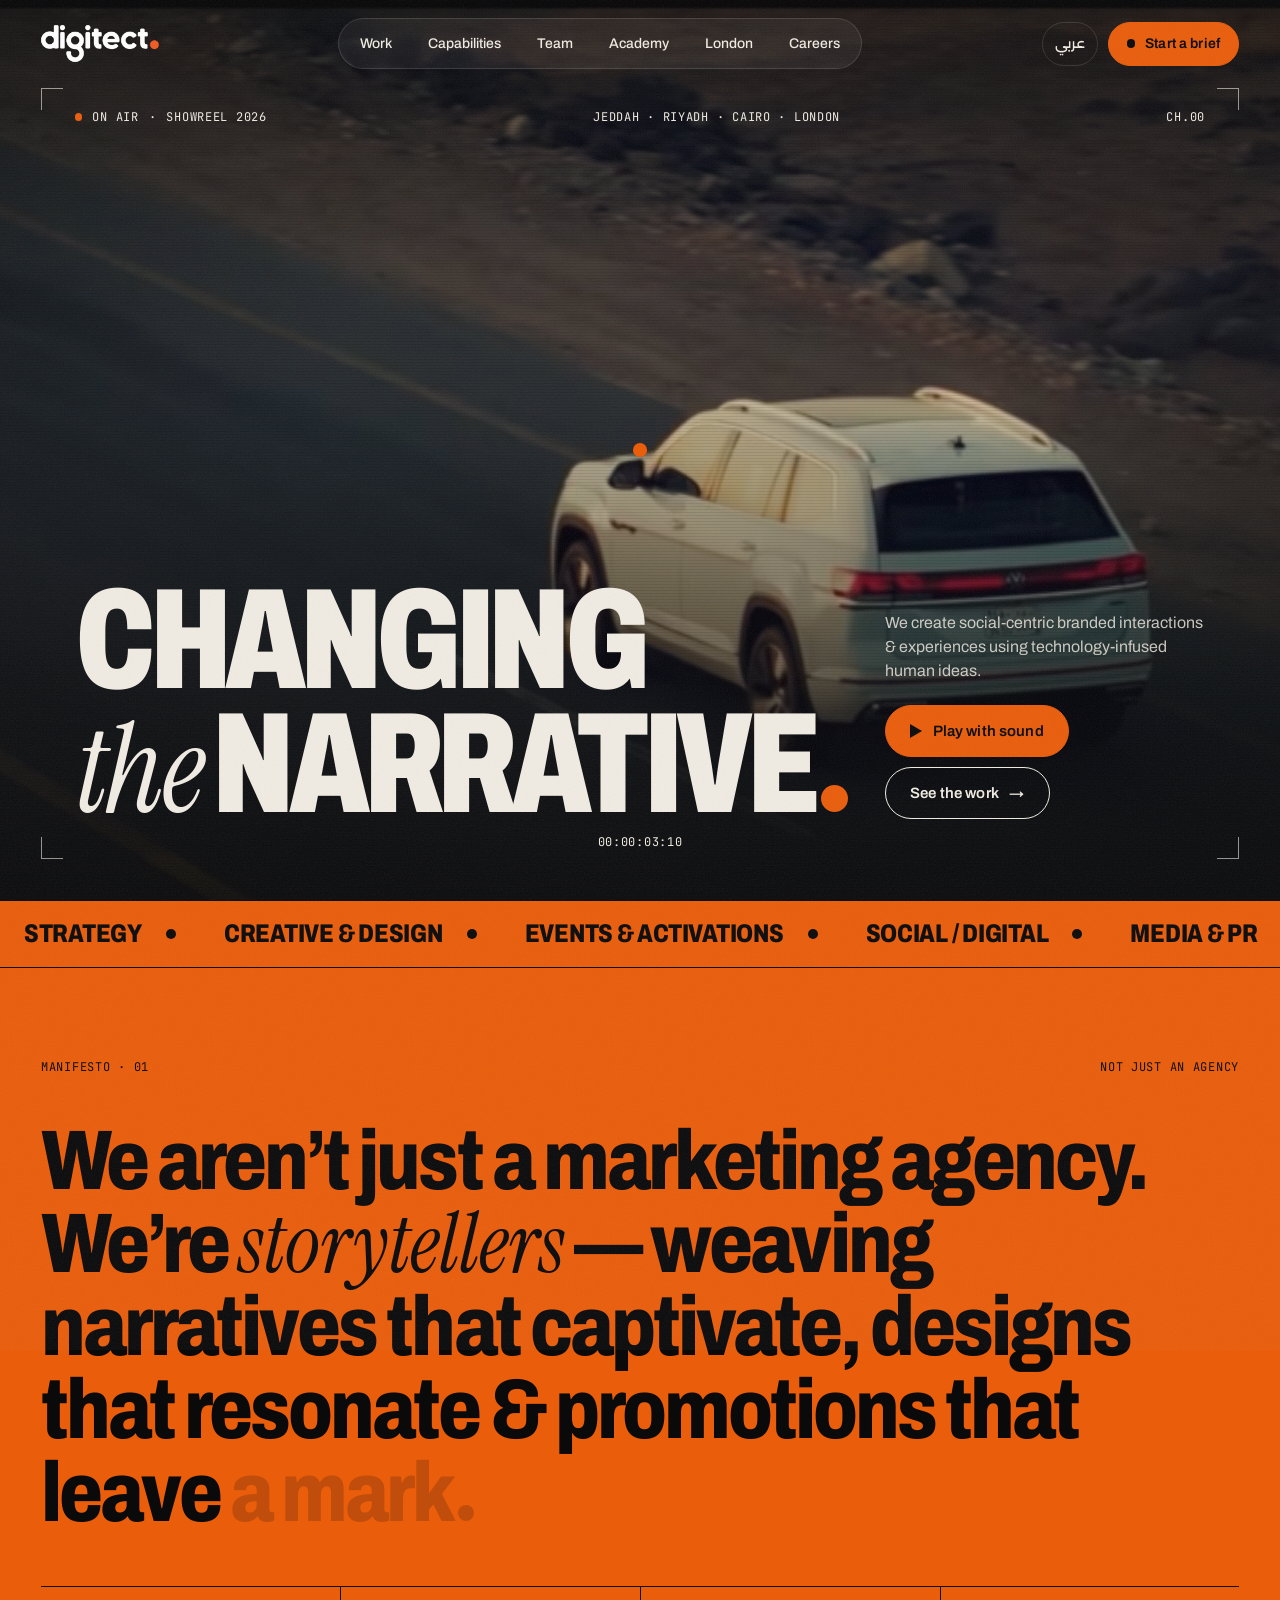
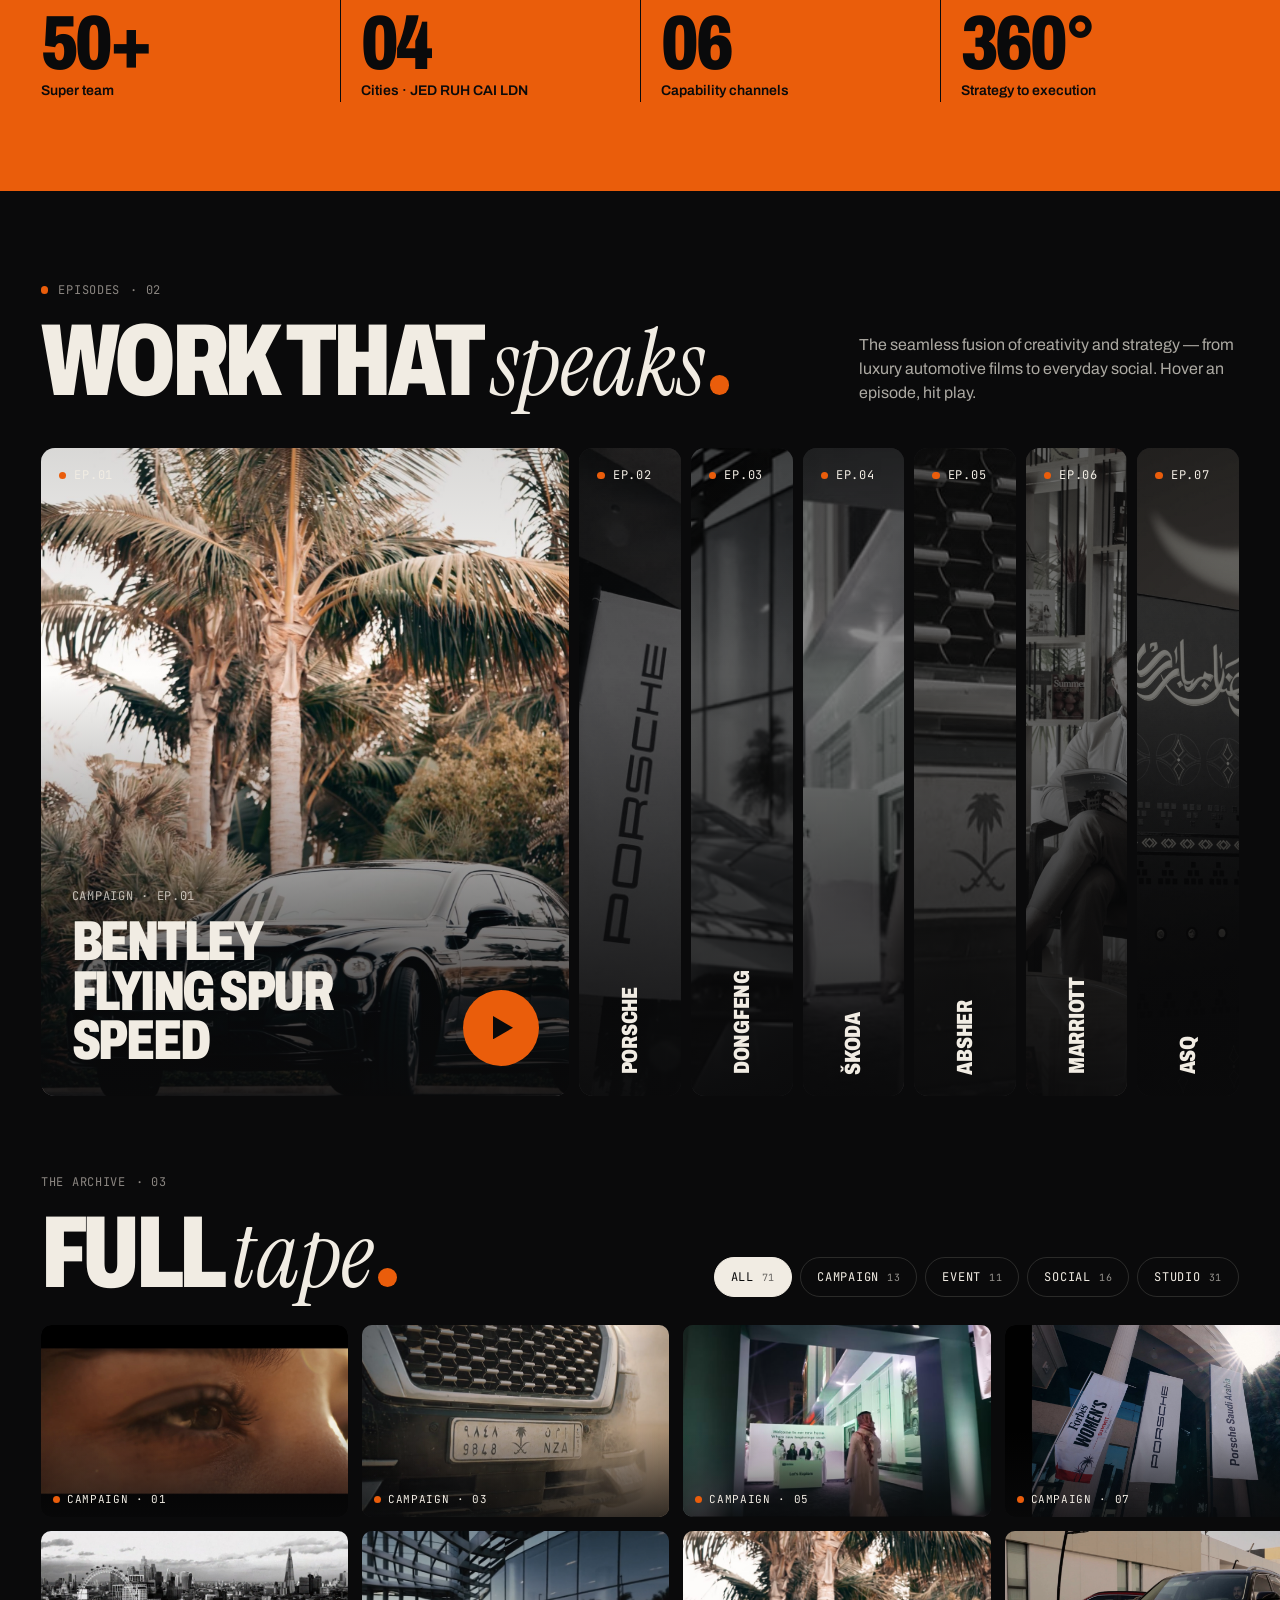
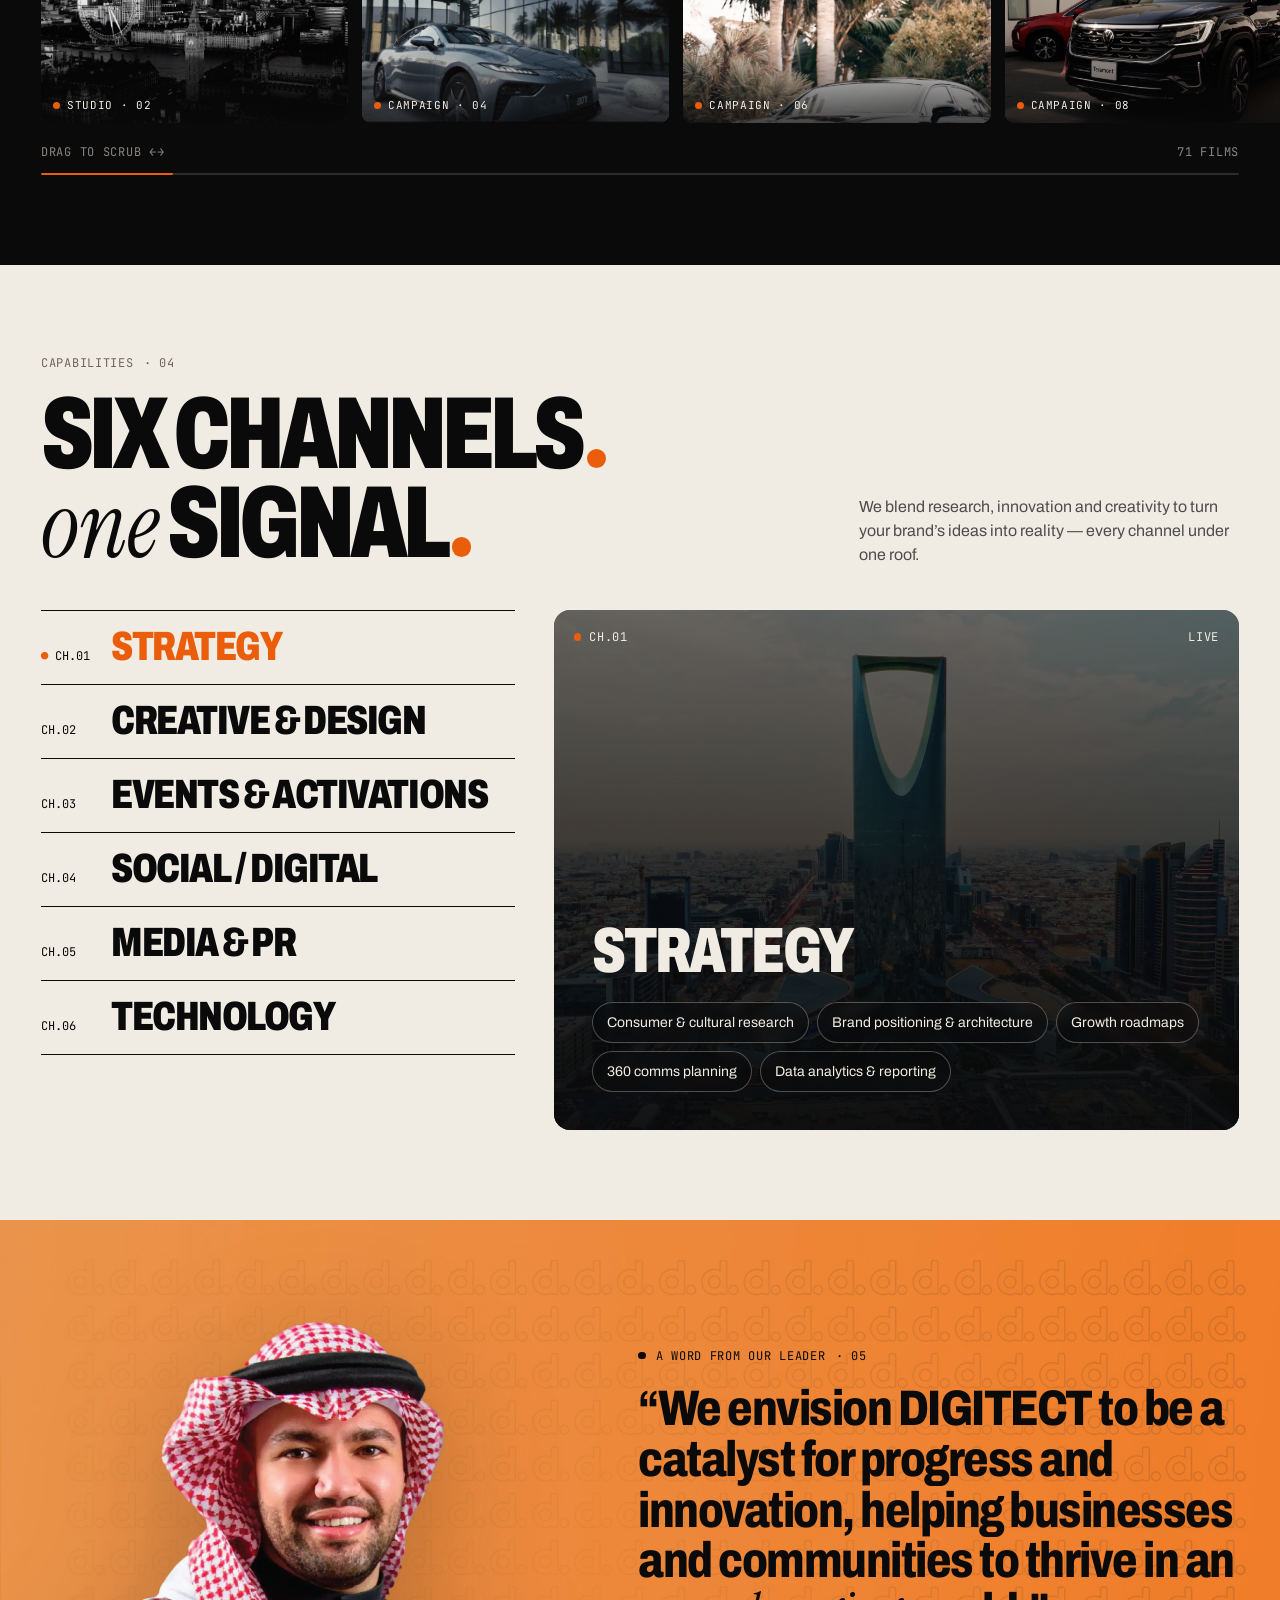
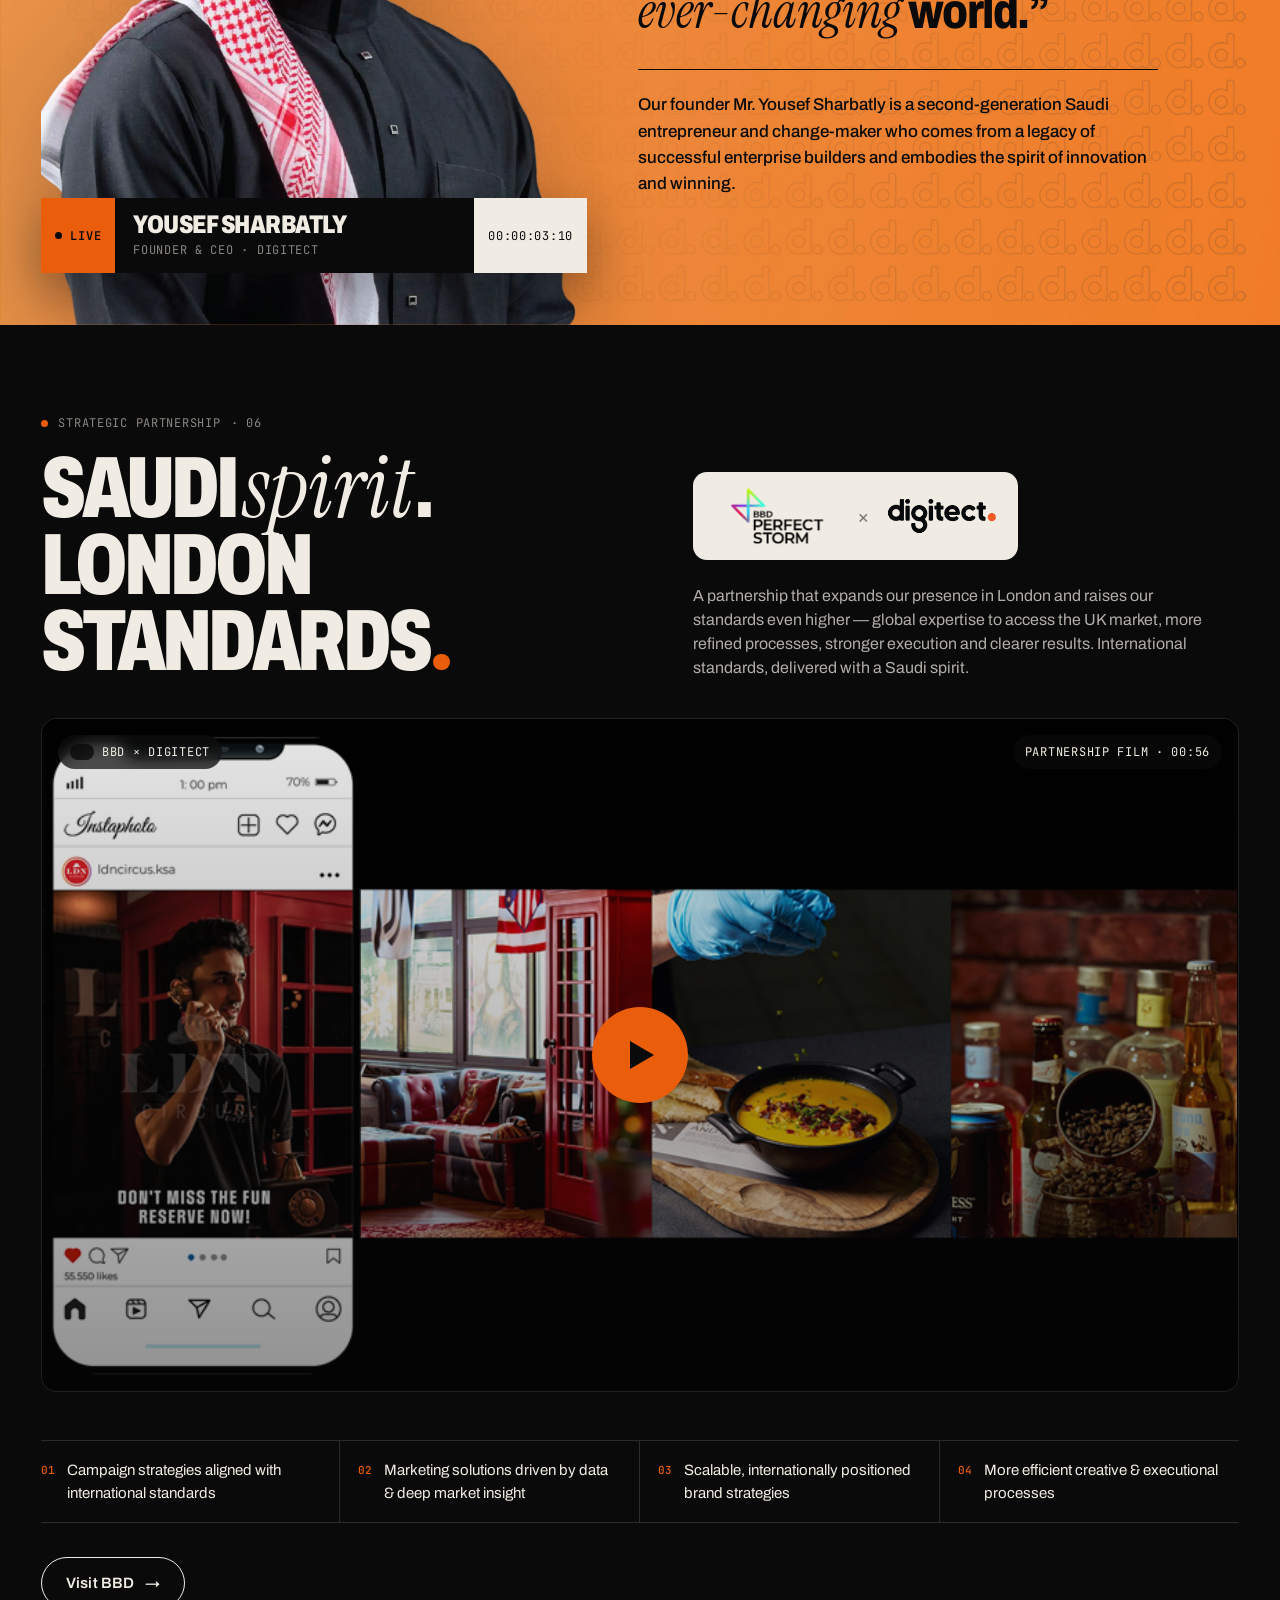
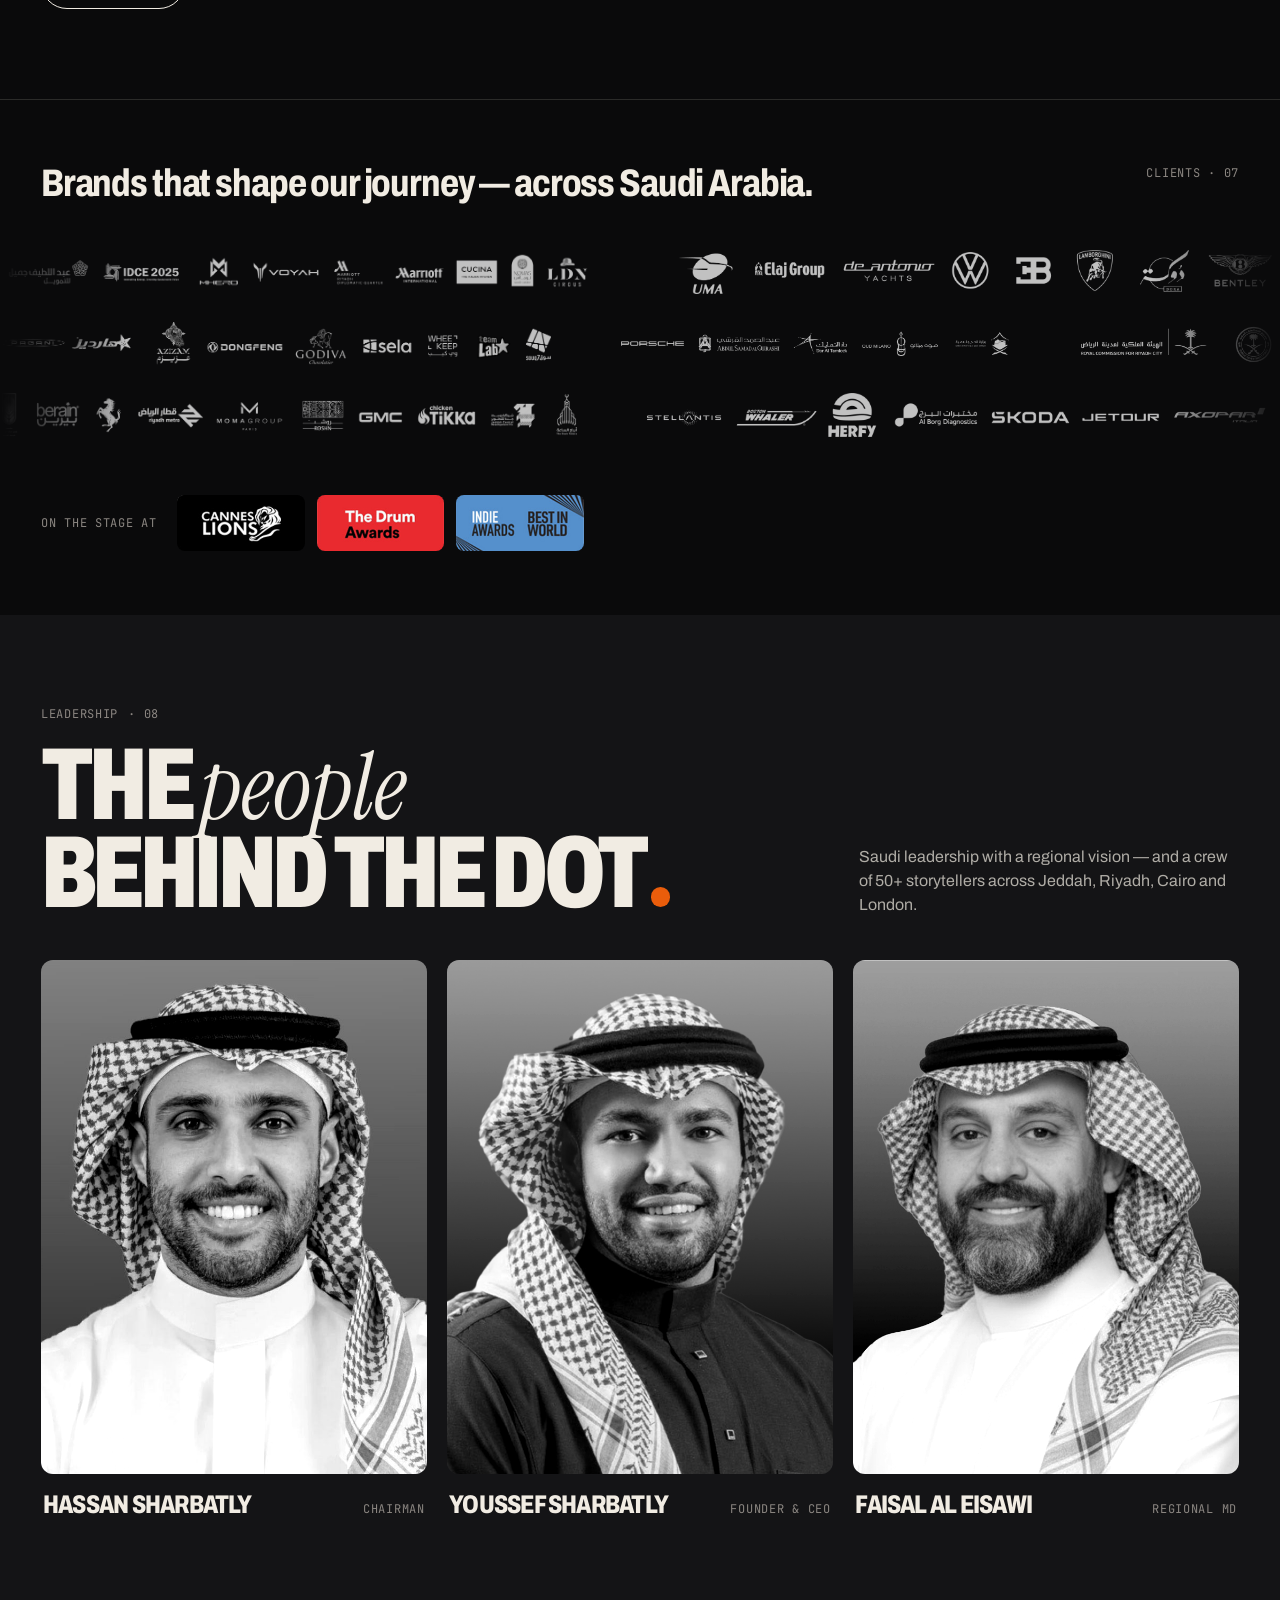
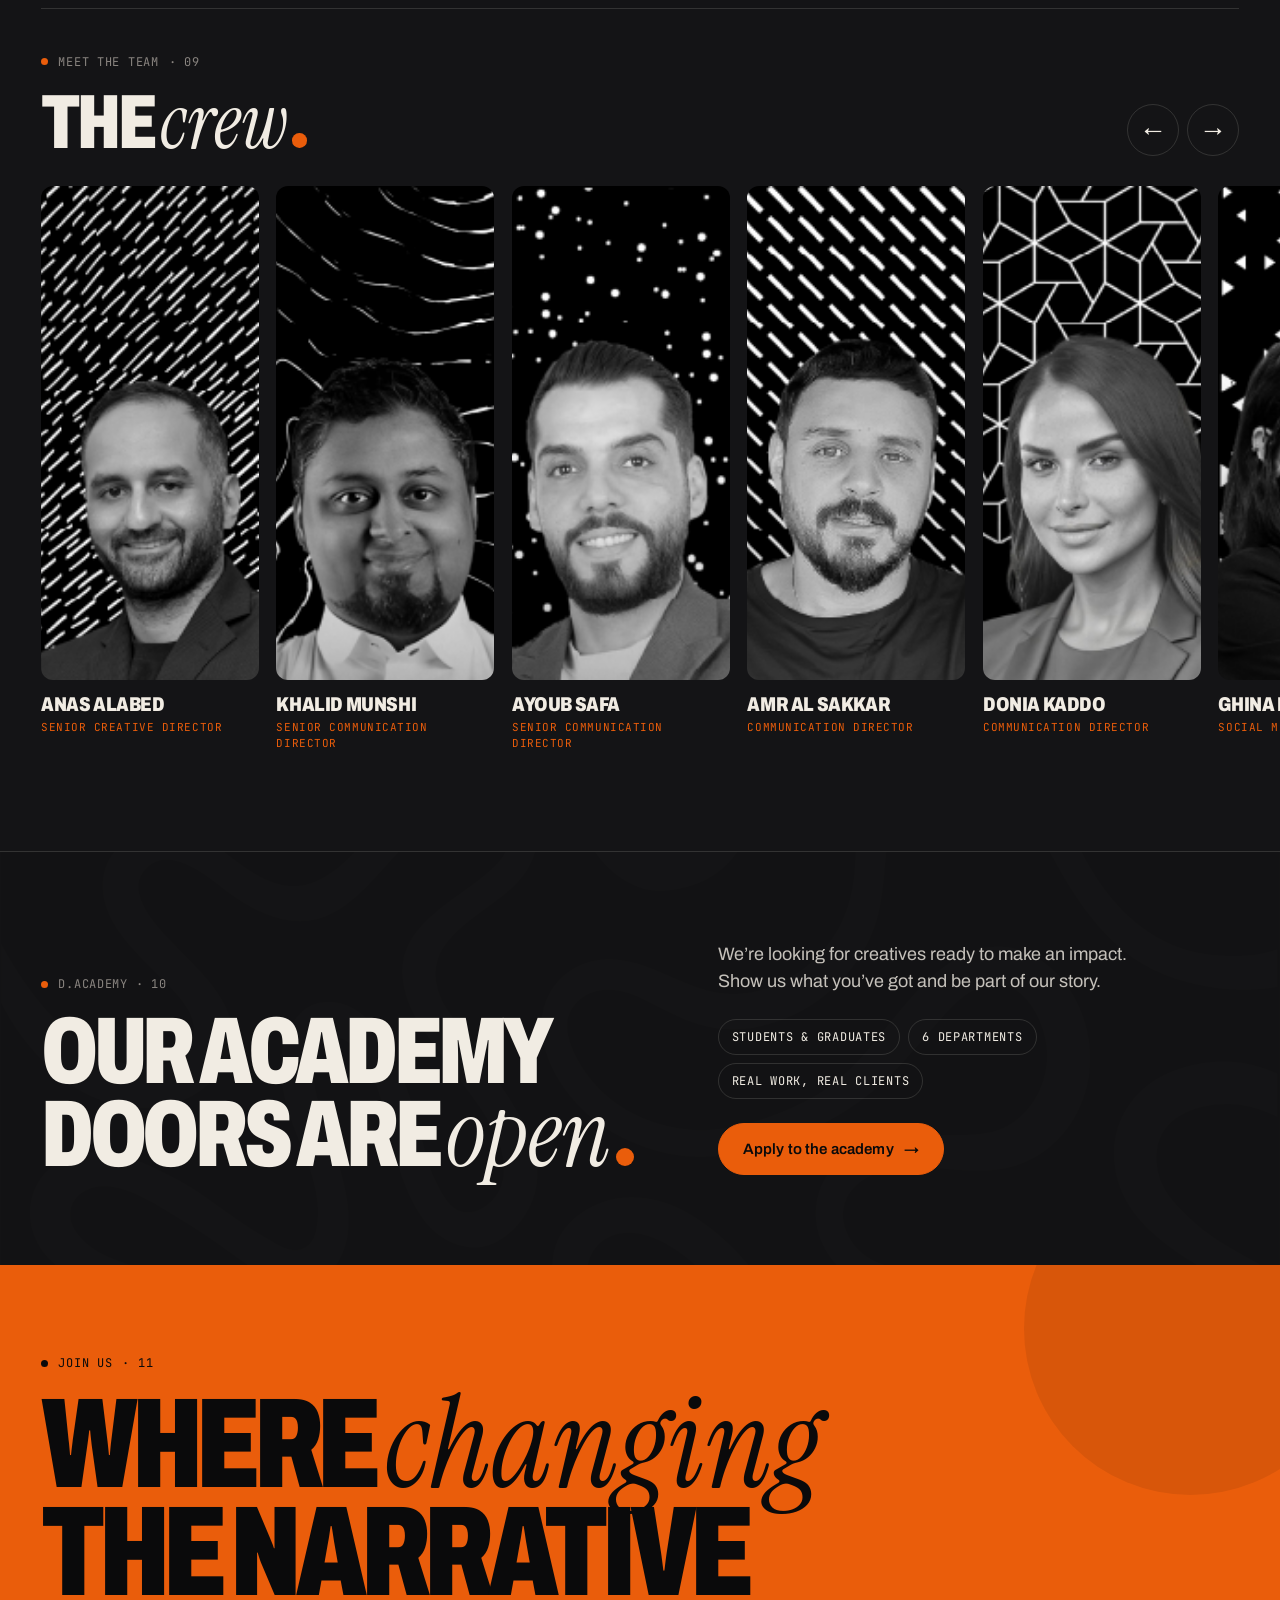
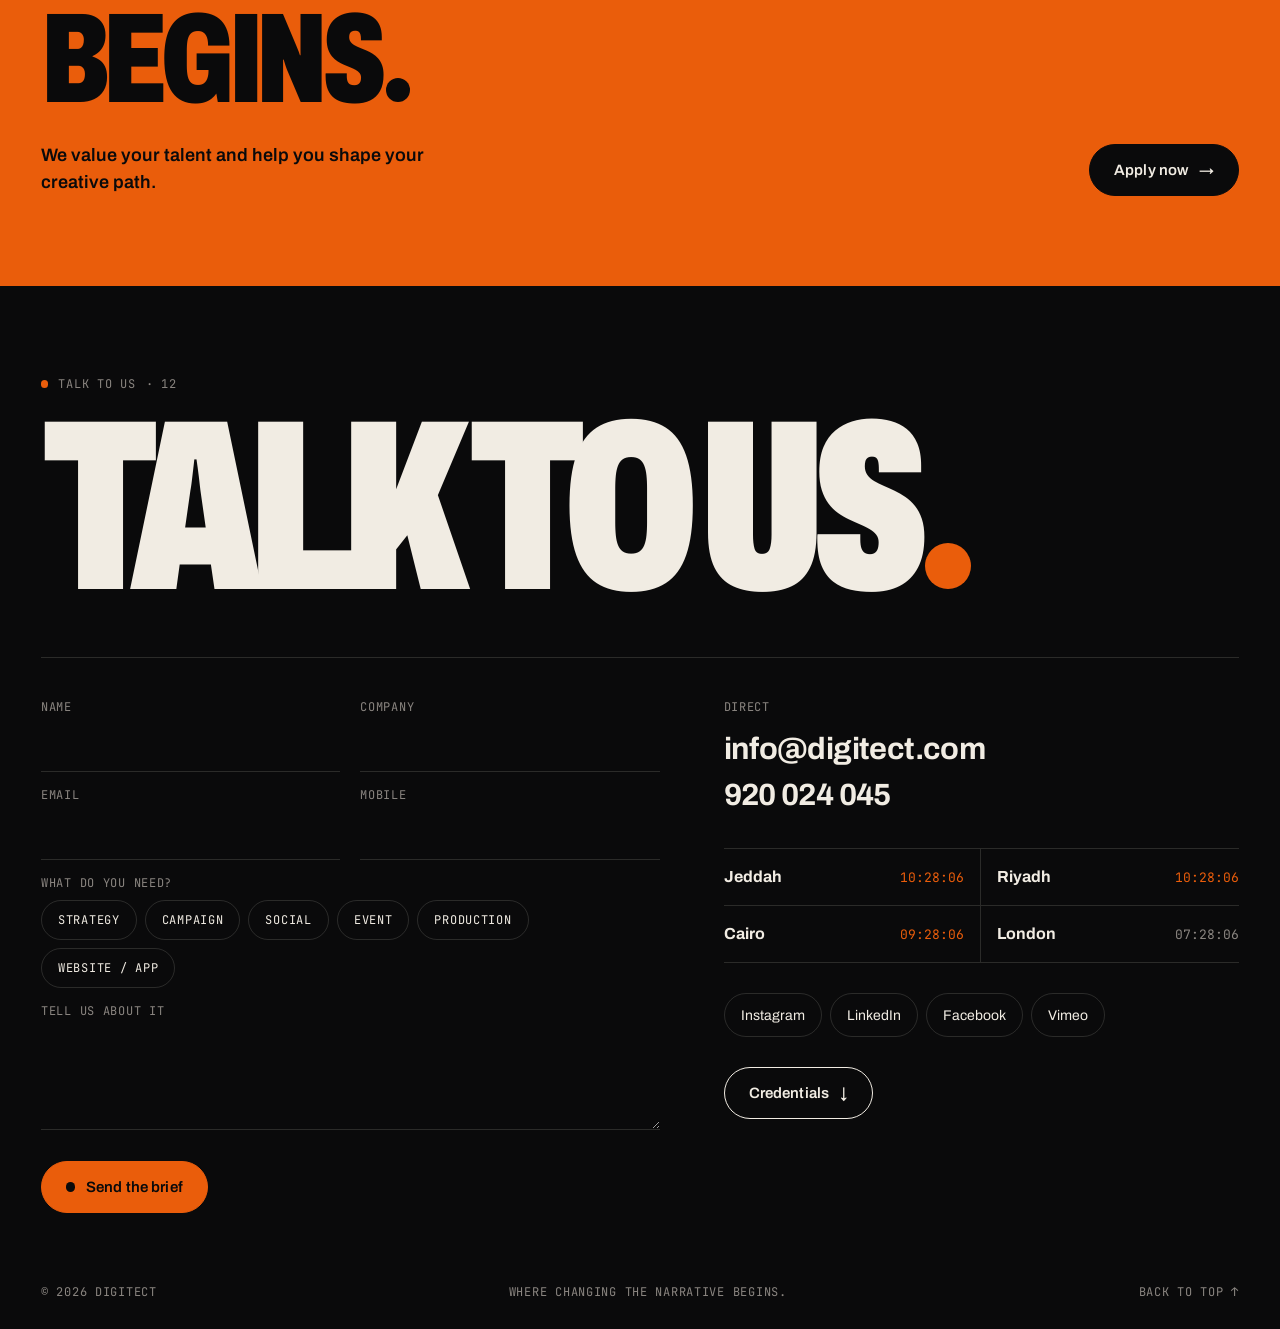
==== commit 04d45f96: "Cap loading screen under 3 seconds Co-Authored-By: Claude Opus 5.5 <noreply@anthropic.com>" ====
--- a/index.html
+++ b/index.html
@@ -12,8 +12,8 @@
 <link rel="preconnect" href="https://fonts.gstatic.com" crossorigin>
 <link rel="preconnect" href="https://player.vimeo.com">
 <link href="https://fonts.googleapis.com/css2?family=Archivo:wdth,wght@62..125,300..900&family=Instrument+Serif:ital@0;1&family=JetBrains+Mono:wght@400;500;600&family=Alexandria:wght@300..900&family=IBM+Plex+Sans+Arabic:wght@300;400;500;600&display=swap" rel="stylesheet">
-<link rel="stylesheet" href="css/style.css?v=12">
-<link rel="stylesheet" href="css/v6.css?v=12">
+<link rel="stylesheet" href="css/style.css?v=13">
+<link rel="stylesheet" href="css/v6.css?v=13">
 <style>
   html[lang="ar"] [data-l="en"],html[lang="en"] [data-l="ar"]{display:none!important}
 </style>
@@ -401,6 +401,6 @@
   <div class="lb__box" id="lbBox"></div>
 </div>
 
-<script src="js/main.js?v=12"></script>
+<script src="js/main.js?v=13"></script>
 </body>
 </html>
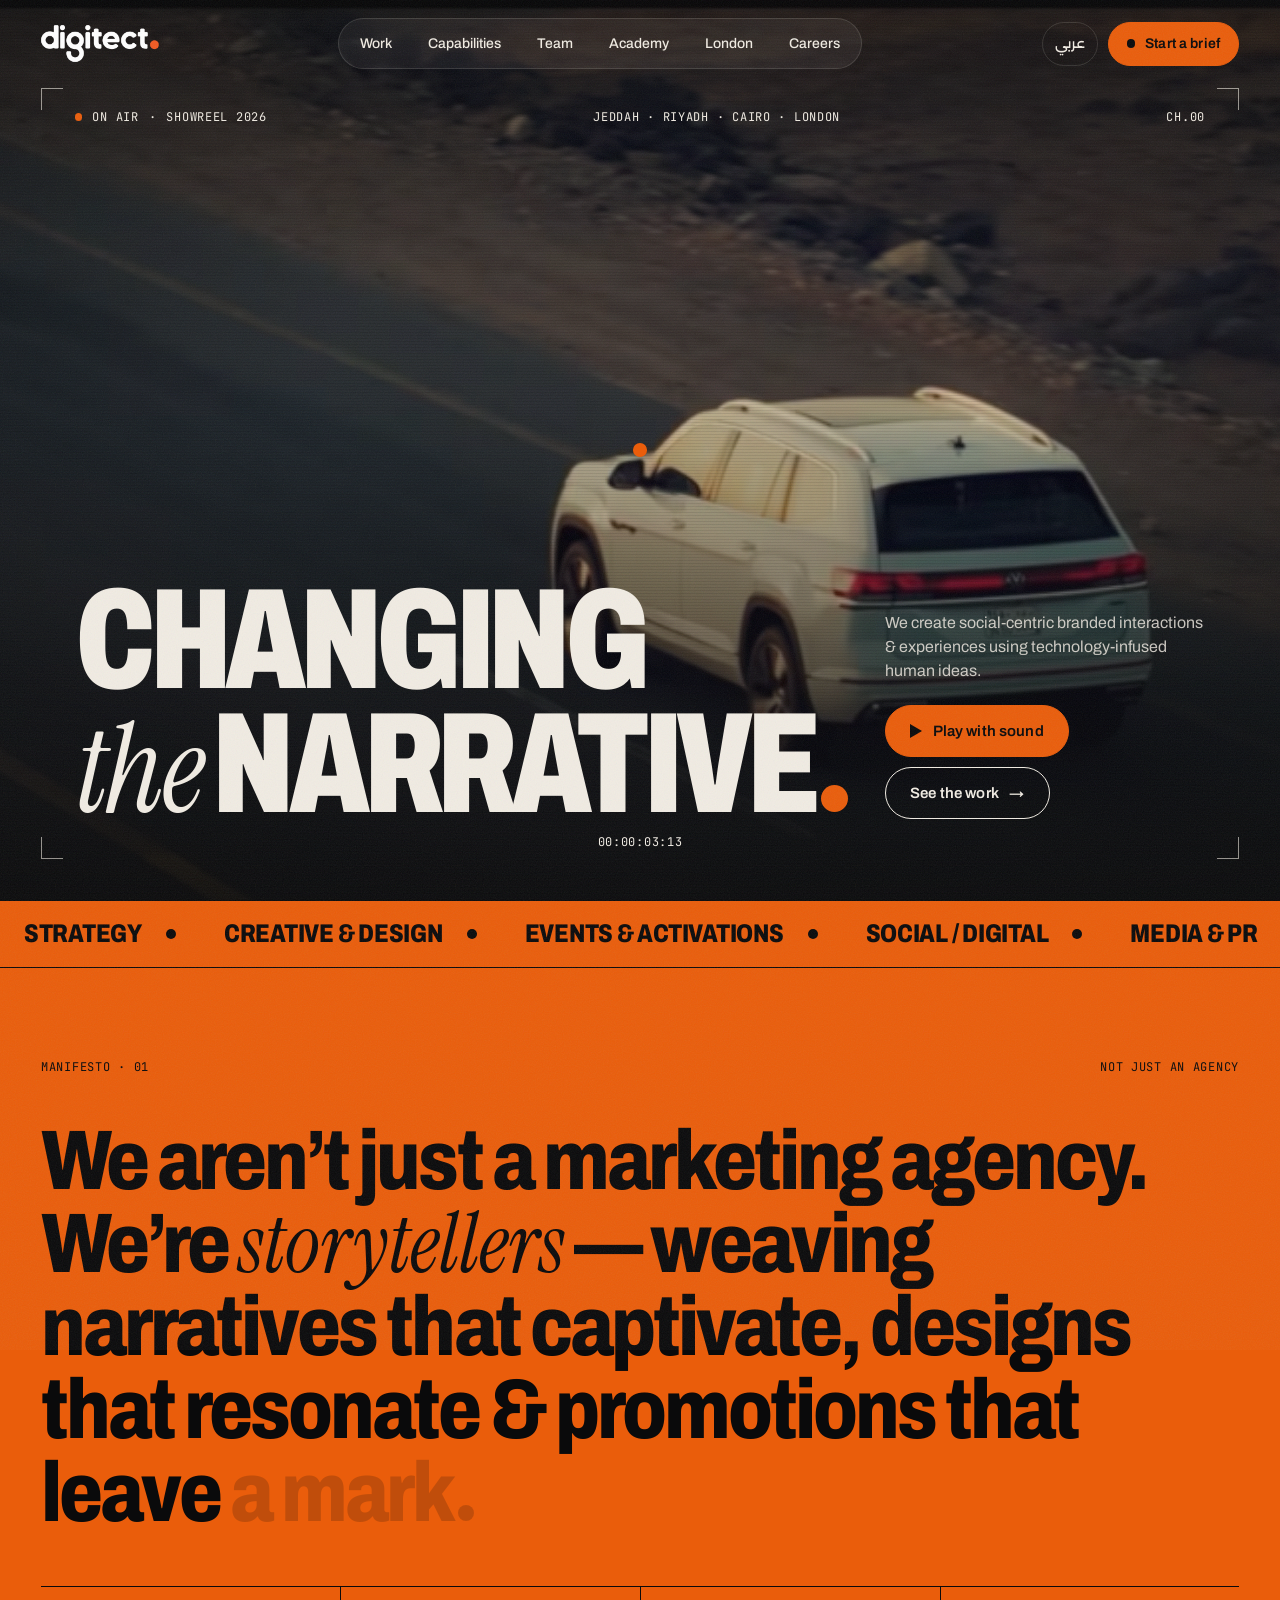
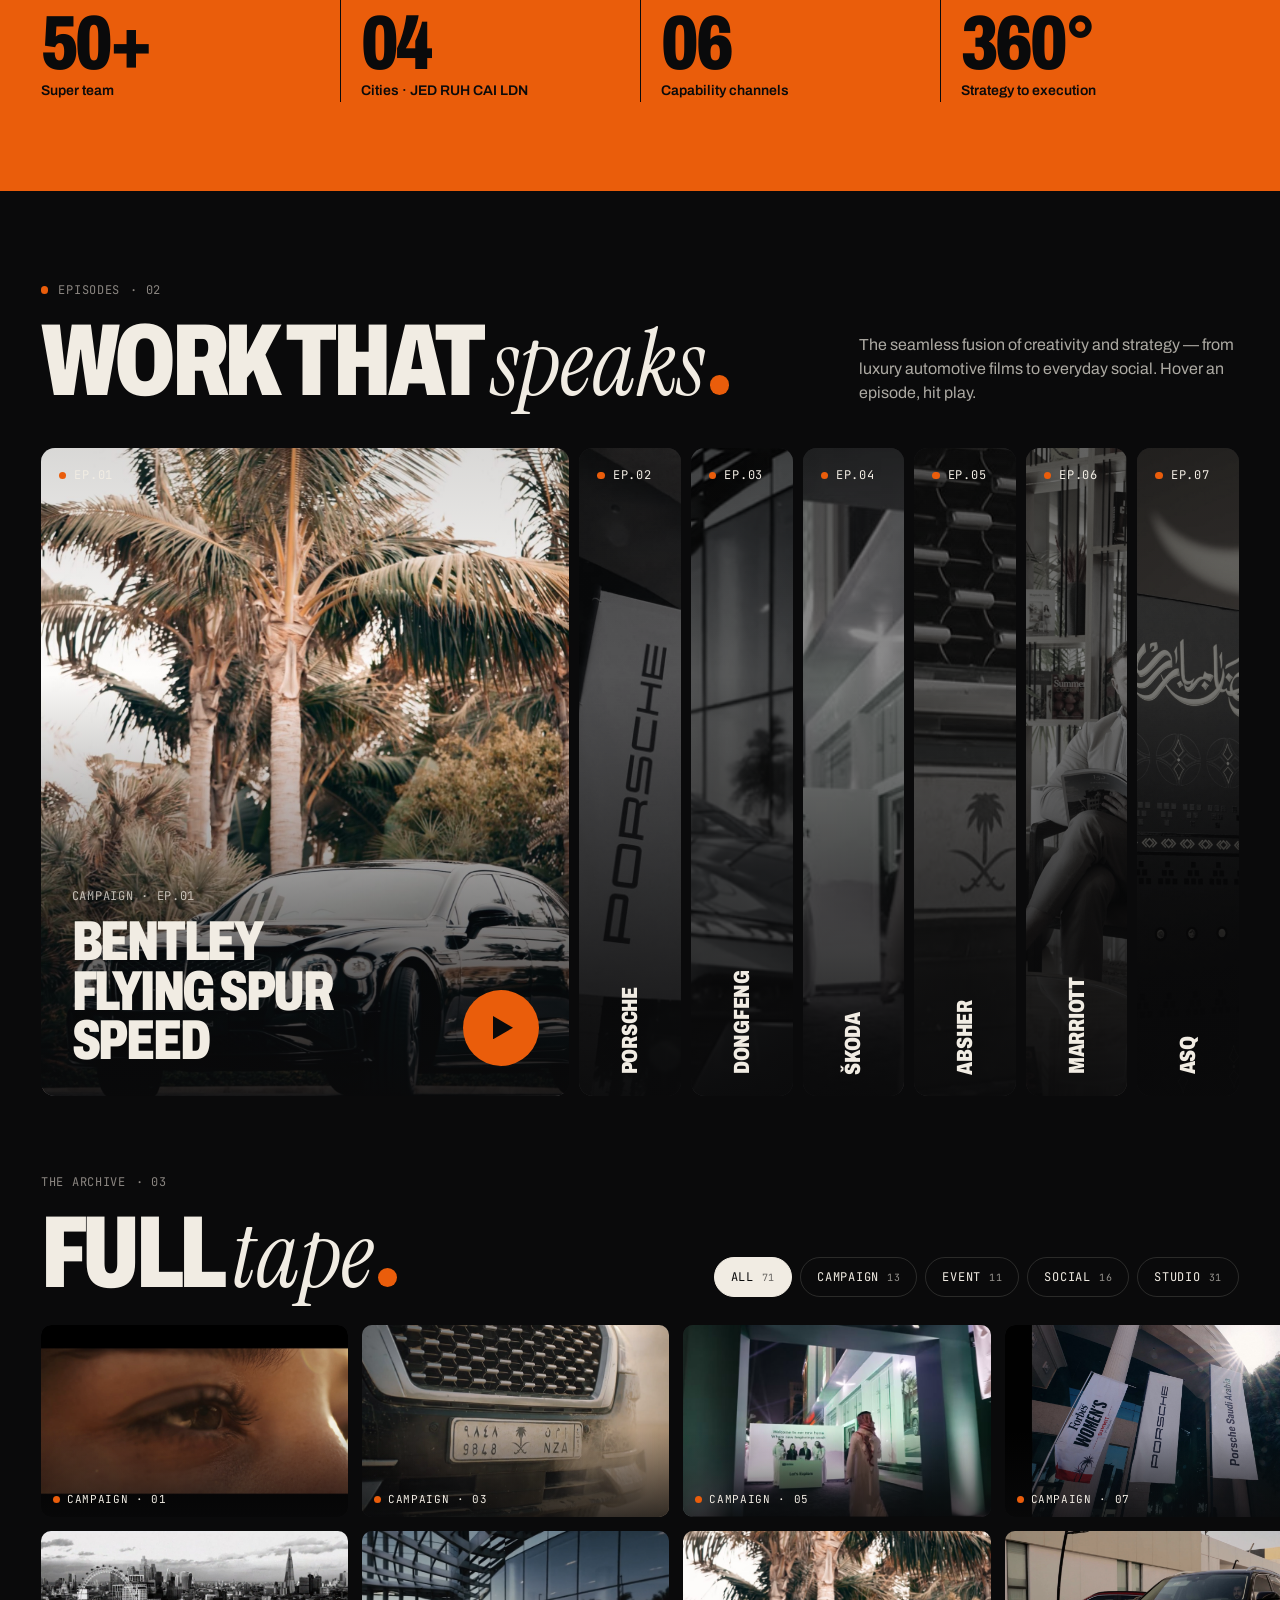
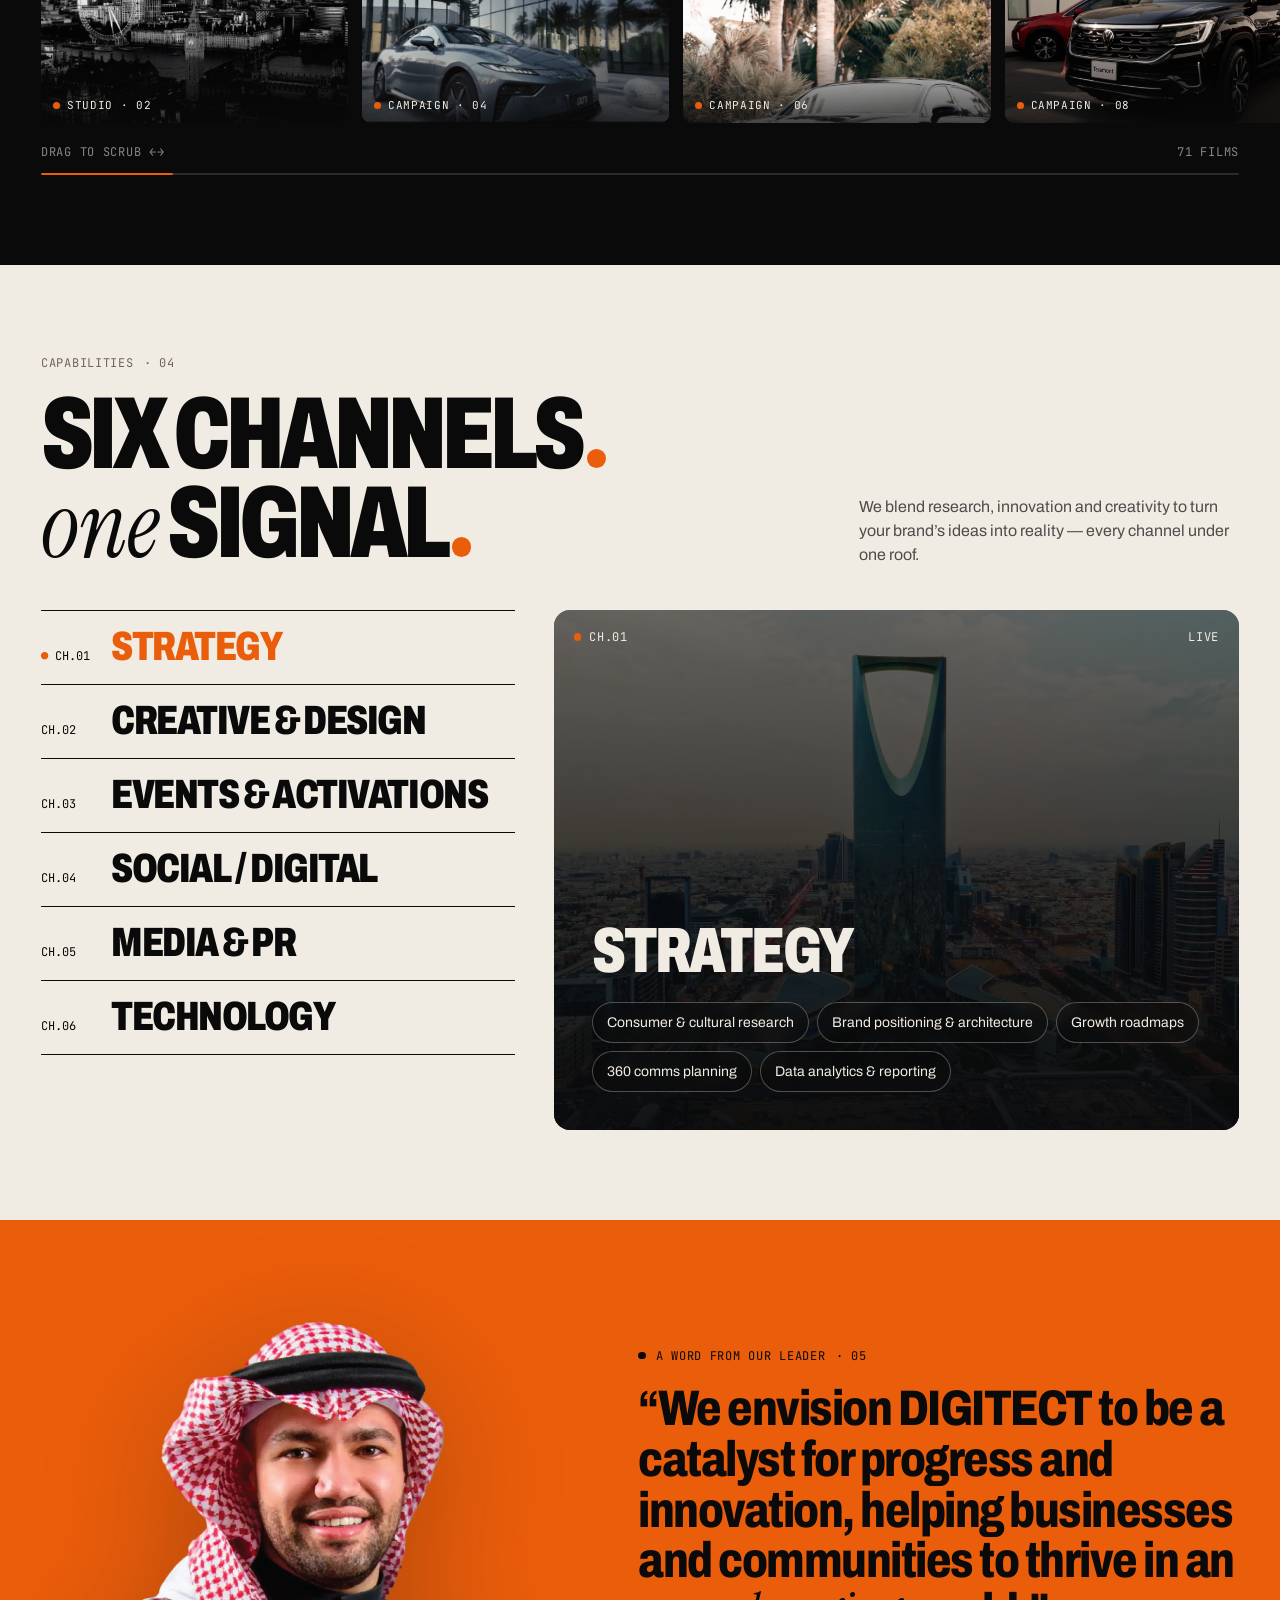
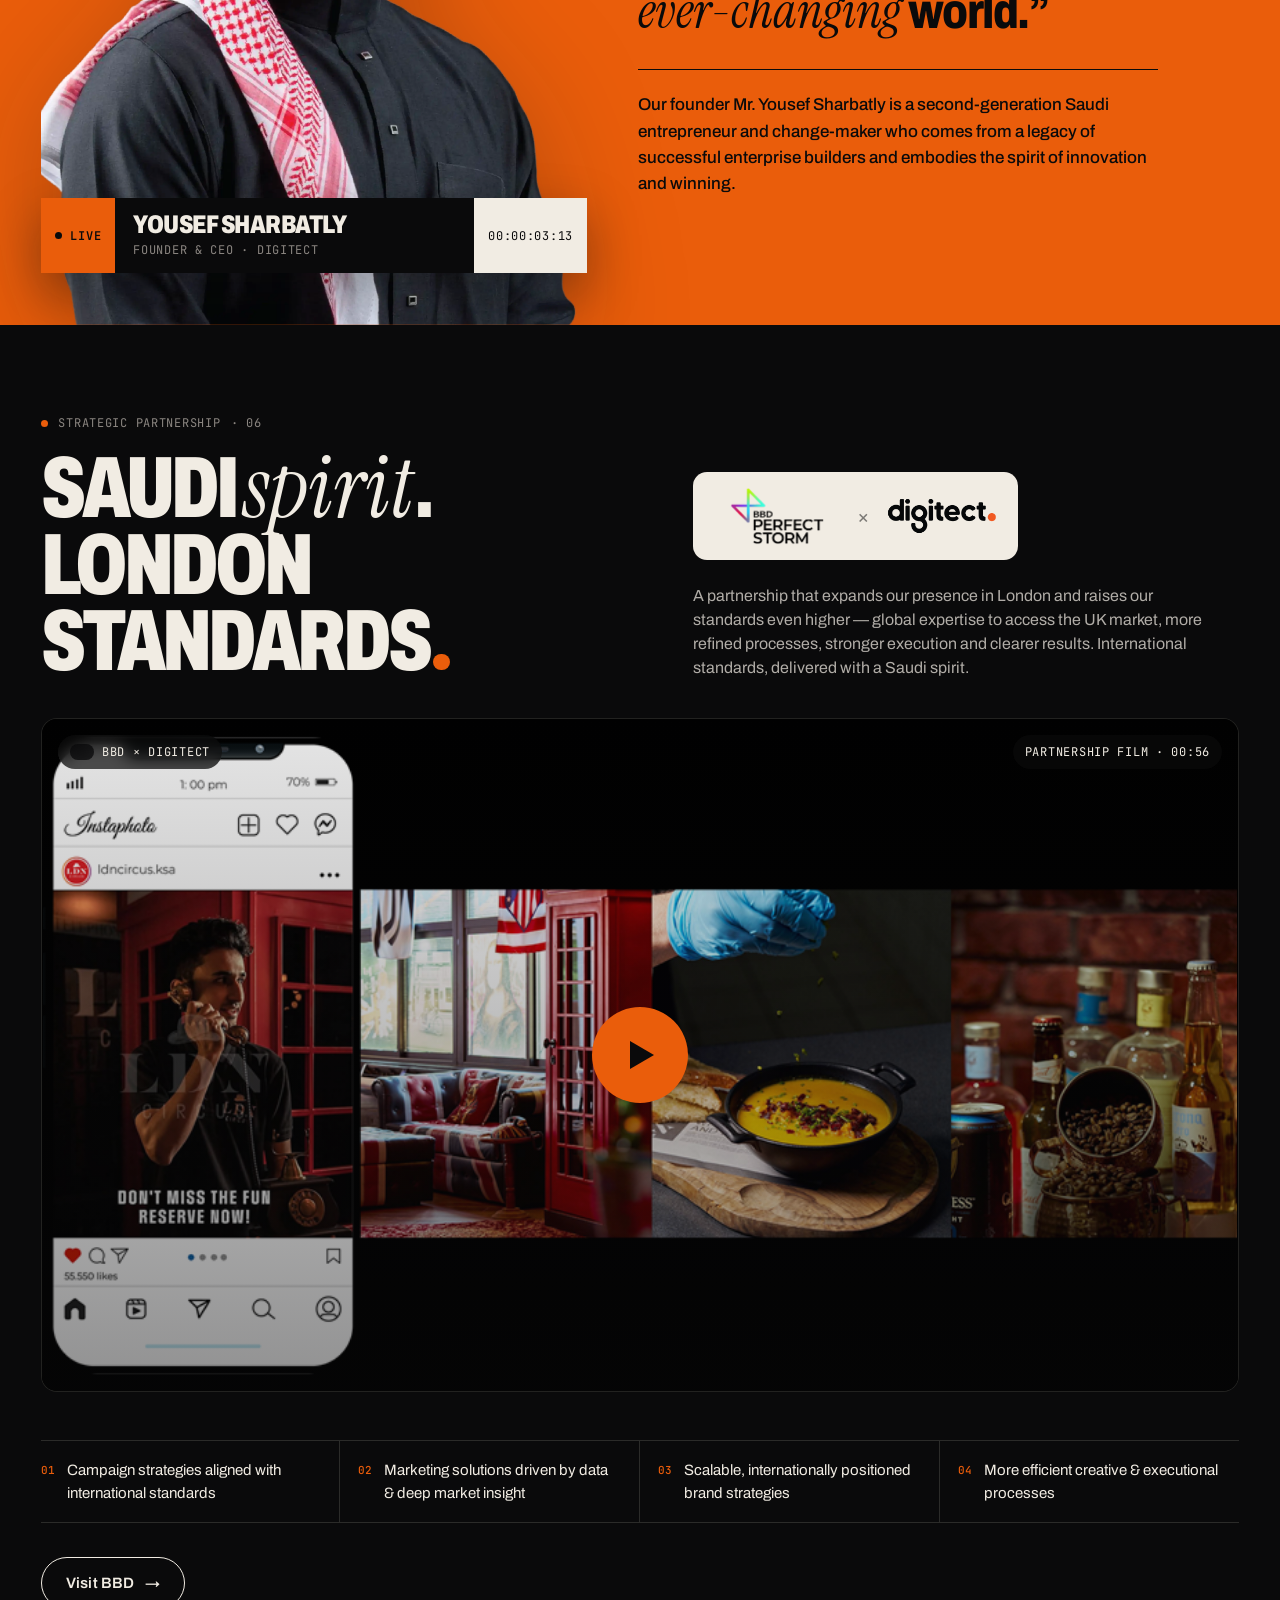
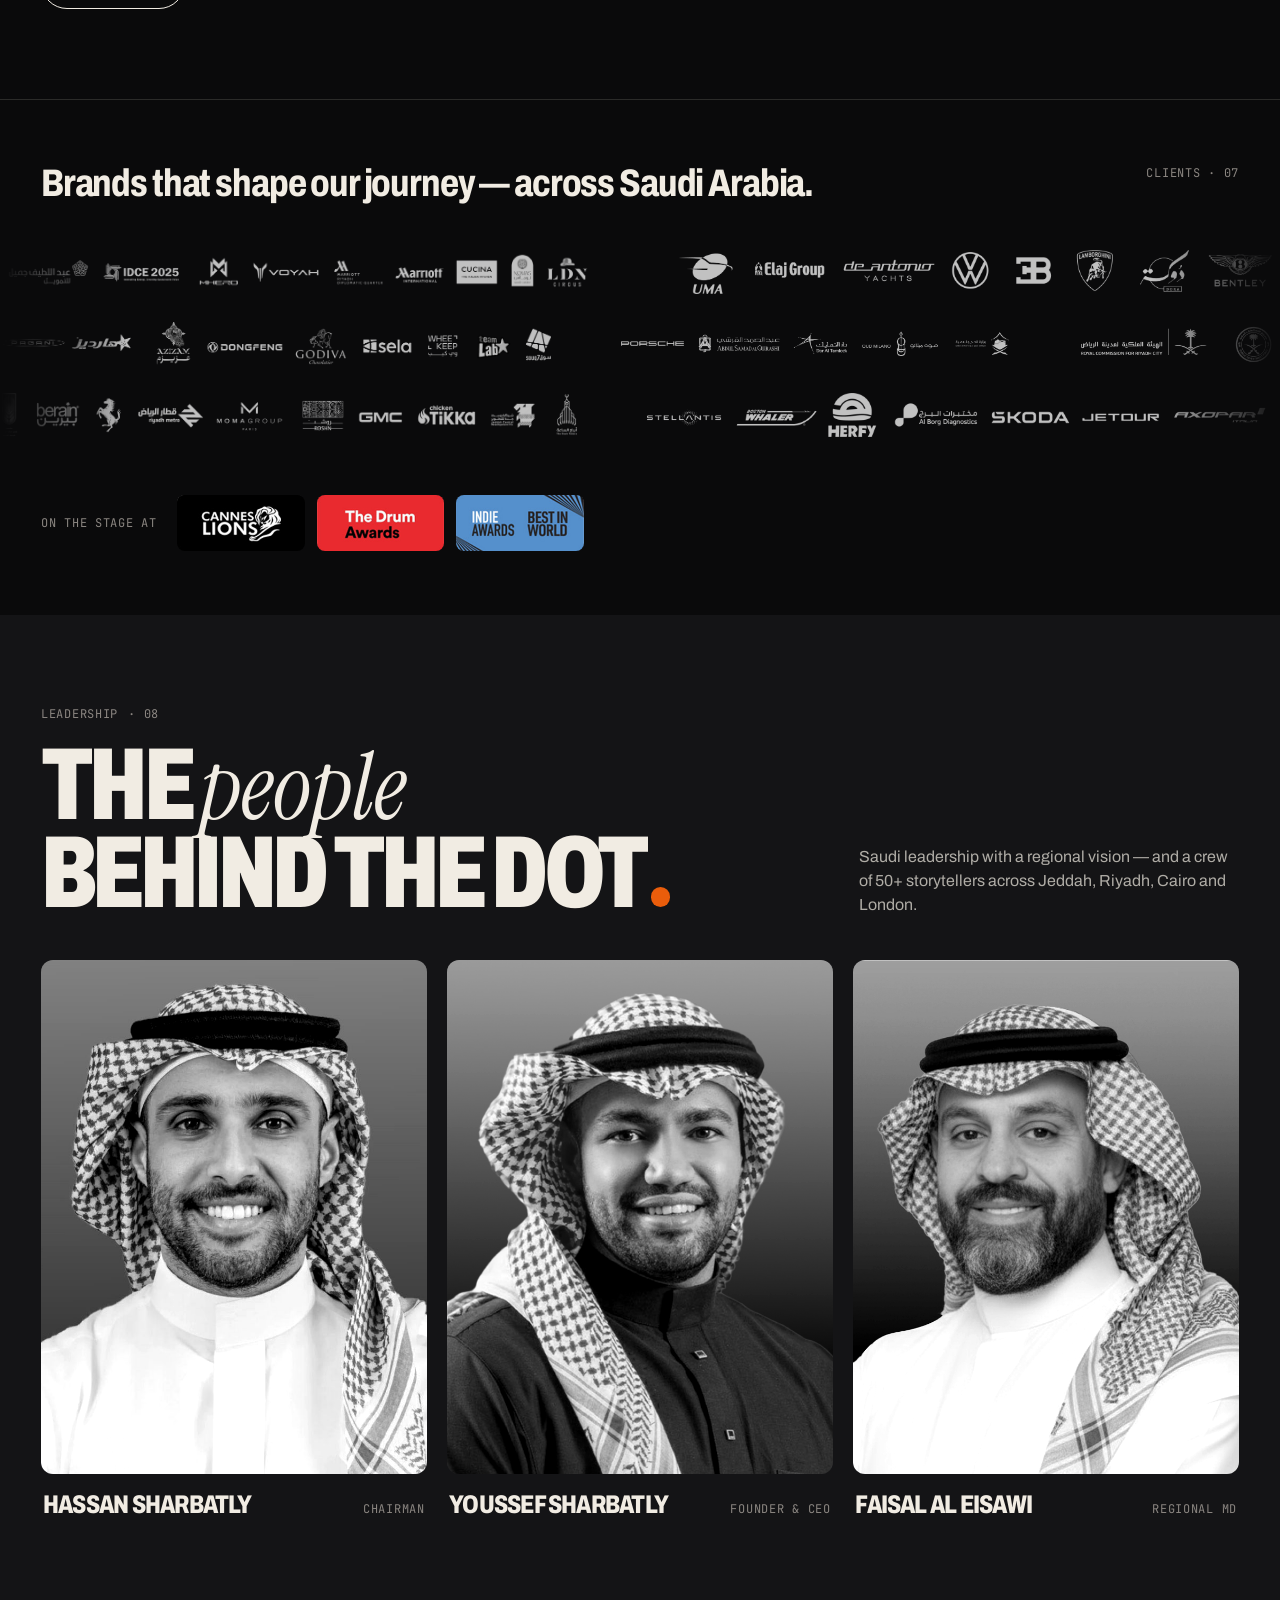
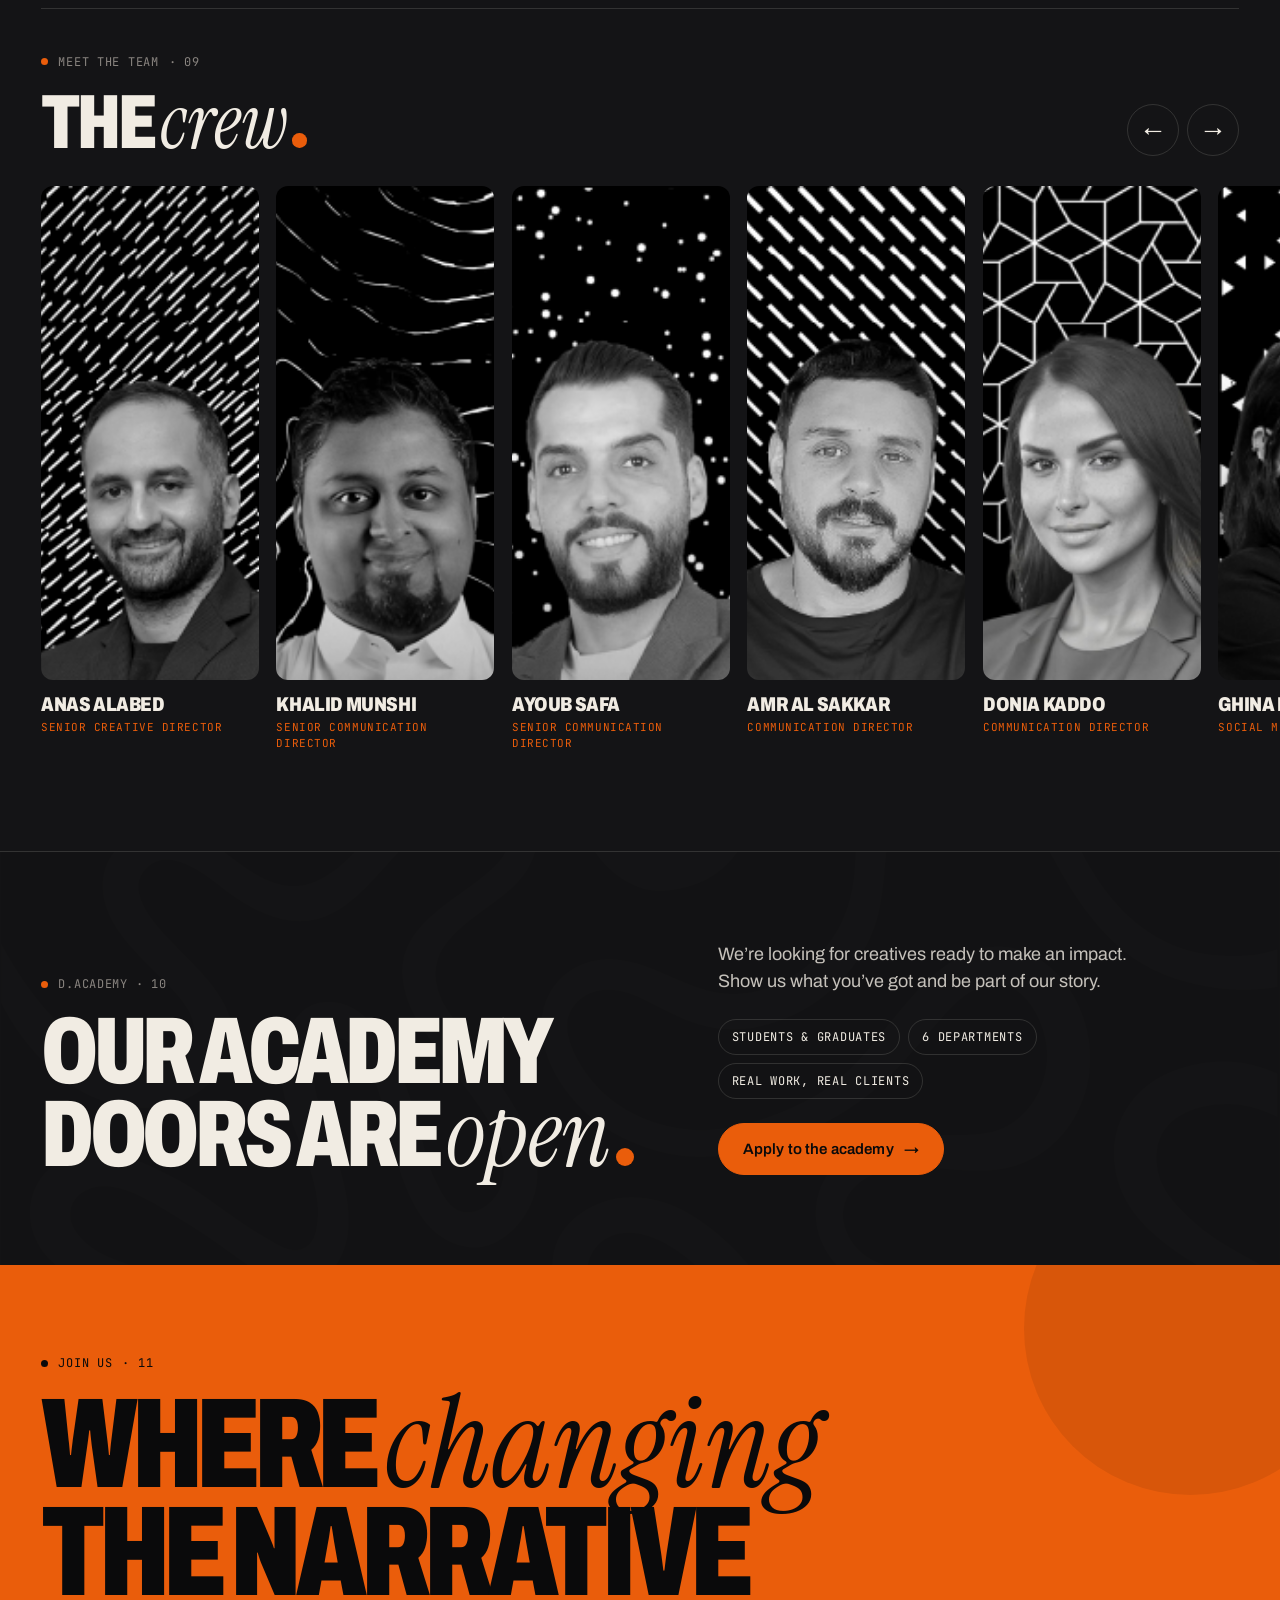
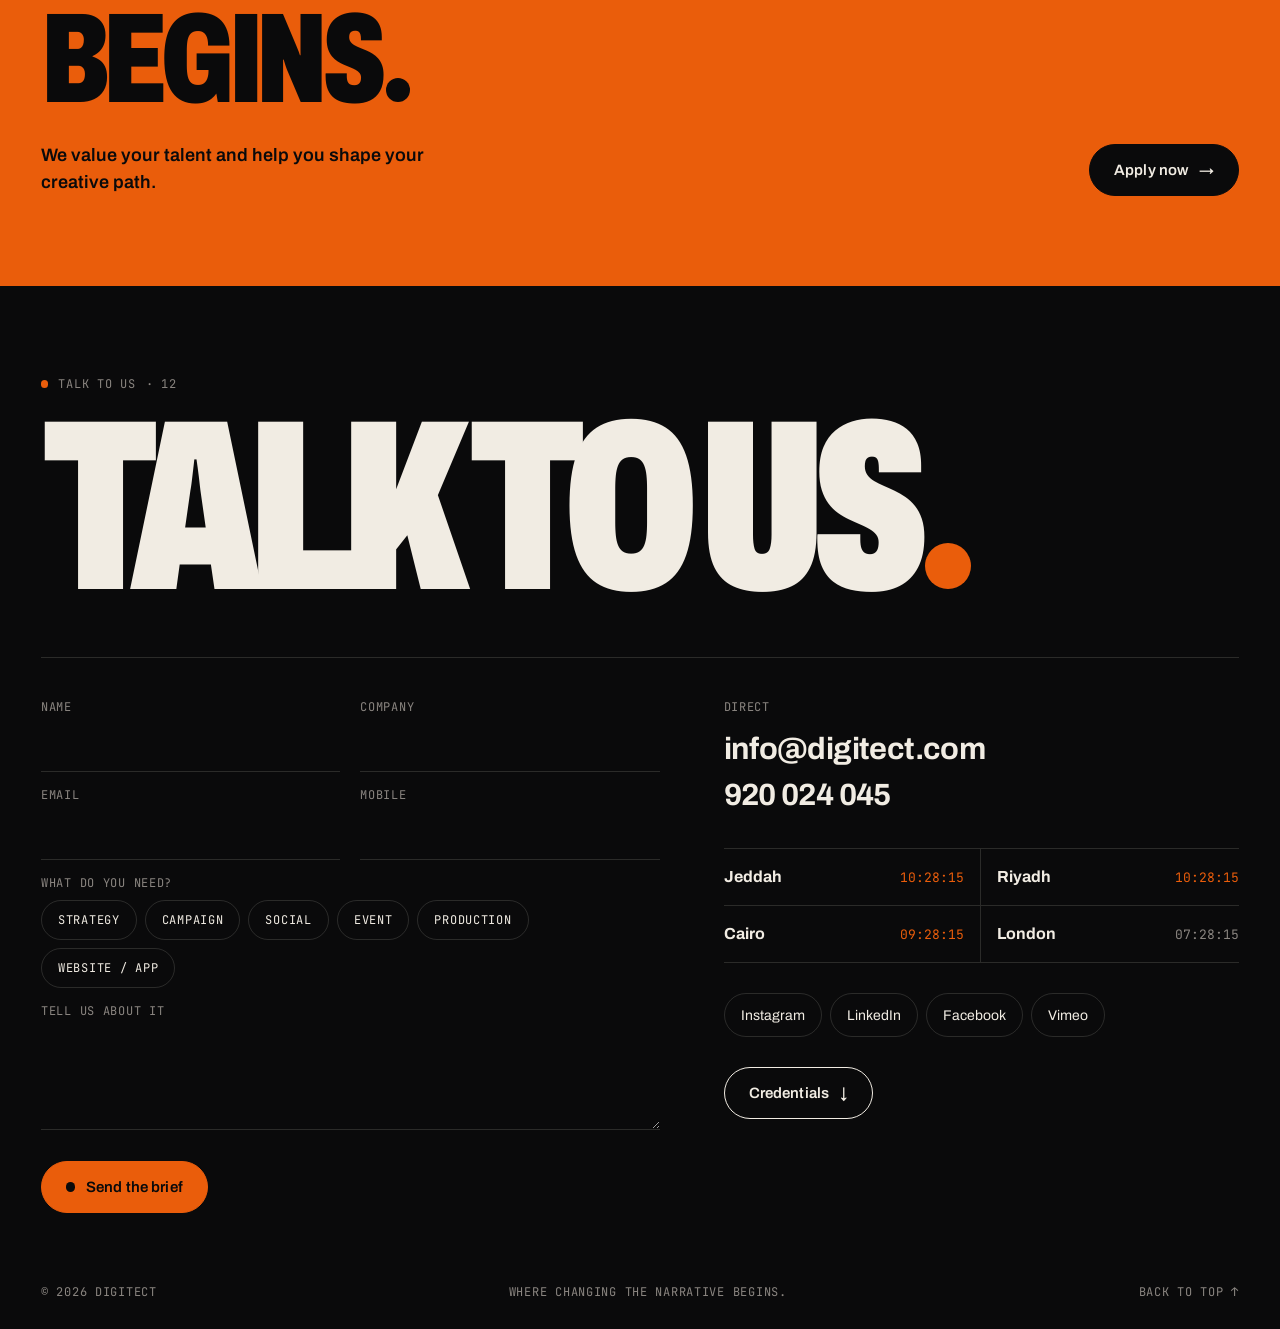
==== commit 3f0dc765: "Founder section on solid brand orange; careers page trimmed to hero + application form Co-Authored-B" ====
--- a/index.html
+++ b/index.html
@@ -12,8 +12,8 @@
 <link rel="preconnect" href="https://fonts.gstatic.com" crossorigin>
 <link rel="preconnect" href="https://player.vimeo.com">
 <link href="https://fonts.googleapis.com/css2?family=Archivo:wdth,wght@62..125,300..900&family=Instrument+Serif:ital@0;1&family=JetBrains+Mono:wght@400;500;600&family=Alexandria:wght@300..900&family=IBM+Plex+Sans+Arabic:wght@300;400;500;600&display=swap" rel="stylesheet">
-<link rel="stylesheet" href="css/style.css?v=13">
-<link rel="stylesheet" href="css/v6.css?v=13">
+<link rel="stylesheet" href="css/style.css?v=14">
+<link rel="stylesheet" href="css/v6.css?v=14">
 <style>
   html[lang="ar"] [data-l="en"],html[lang="en"] [data-l="ar"]{display:none!important}
 </style>
@@ -401,6 +401,6 @@
   <div class="lb__box" id="lbBox"></div>
 </div>
 
-<script src="js/main.js?v=13"></script>
+<script src="js/main.js?v=14"></script>
 </body>
 </html>
--- a/css/v6.css
+++ b/css/v6.css
@@ -51,7 +51,7 @@
 
 /* ---------- FOUNDER (the interview) ---------- */
 .fd{position:relative;display:grid;grid-template-columns:minmax(0,1fr) minmax(0,1.1fr);align-items:end;gap:clamp(20px,4vw,64px);
-  background:var(--dot) url("../assets/misc/22WhatsApp-Image-2025-07-28-at-12.25.jpg") center/cover;color:var(--ink);
+  background:var(--dot);color:var(--ink);
   padding:clamp(80px,9vw,130px) var(--gut) 0;overflow:hidden;min-height:min(100vh,920px)}
 .fd__media{position:relative;align-self:end;z-index:1}
 .fd__img{width:100%;max-width:640px;height:auto;display:block;margin-inline:auto;filter:drop-shadow(0 30px 60px rgba(10,10,11,.25))}
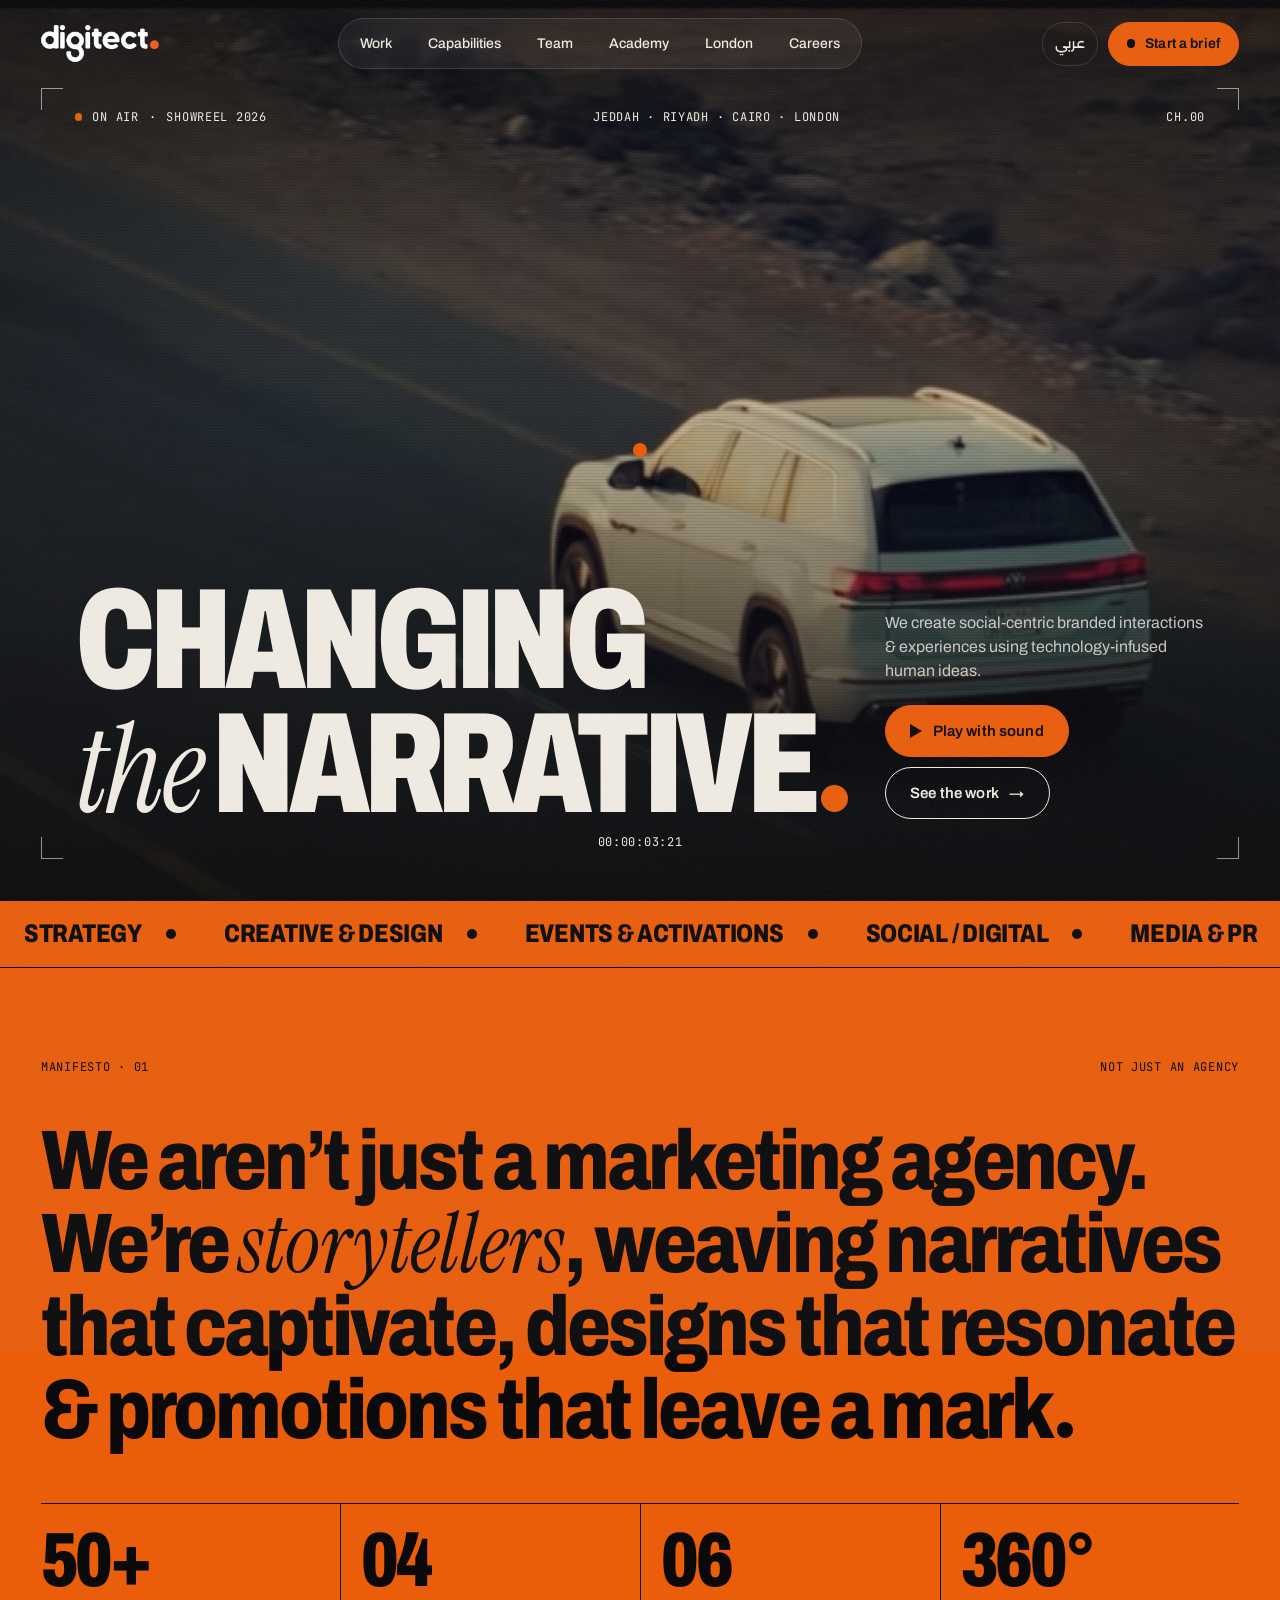
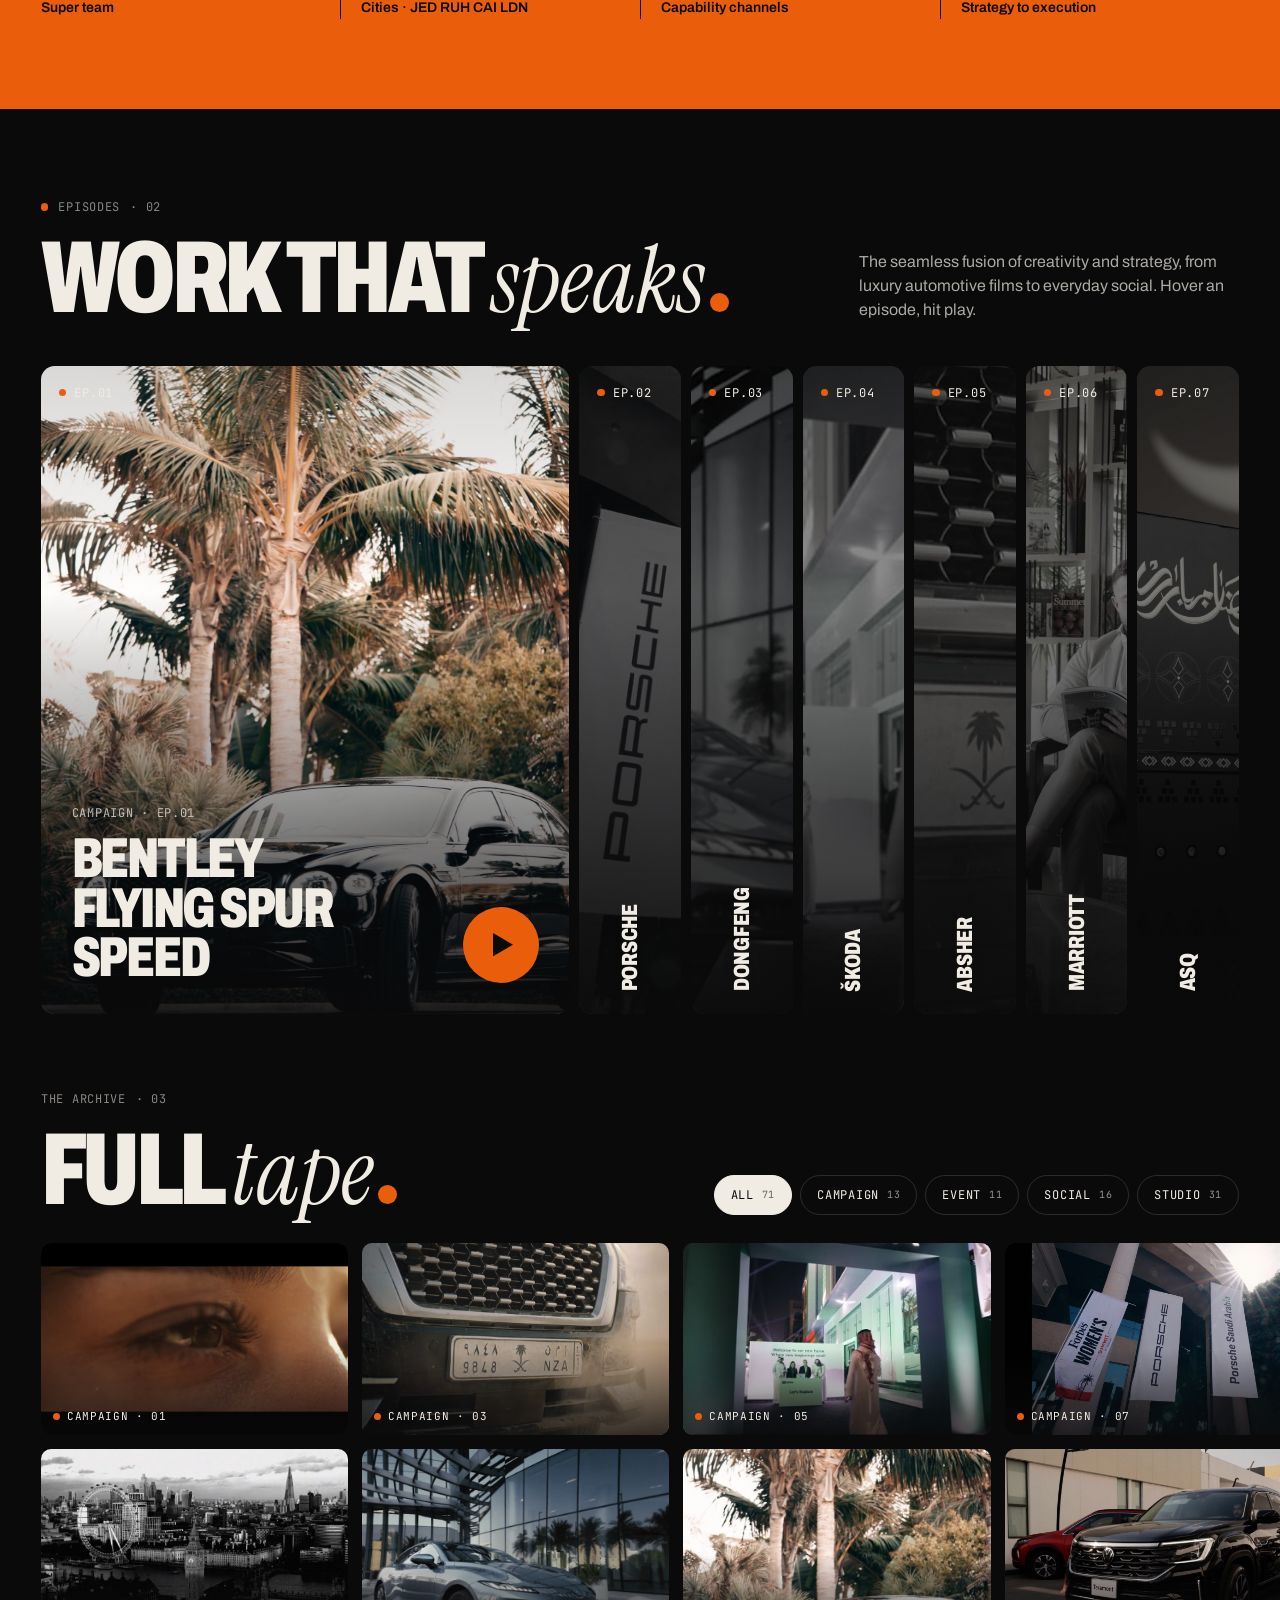
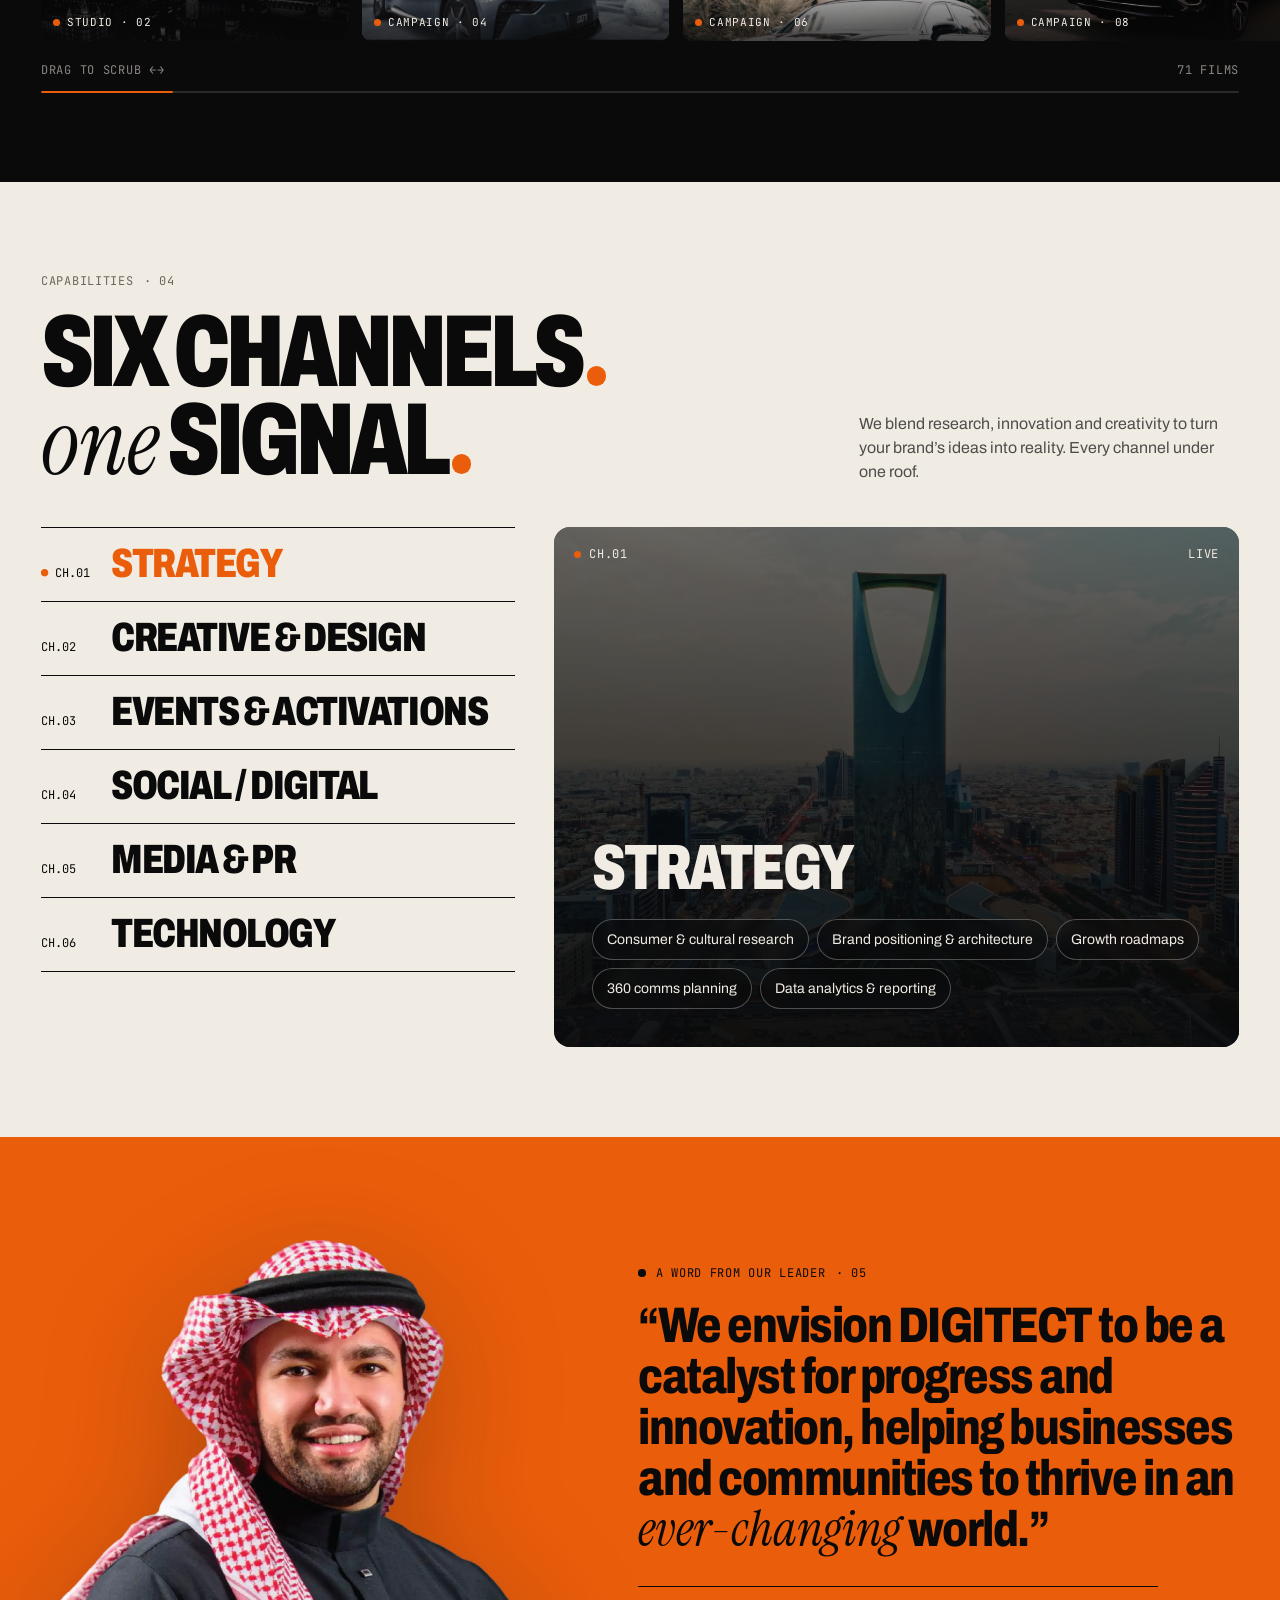
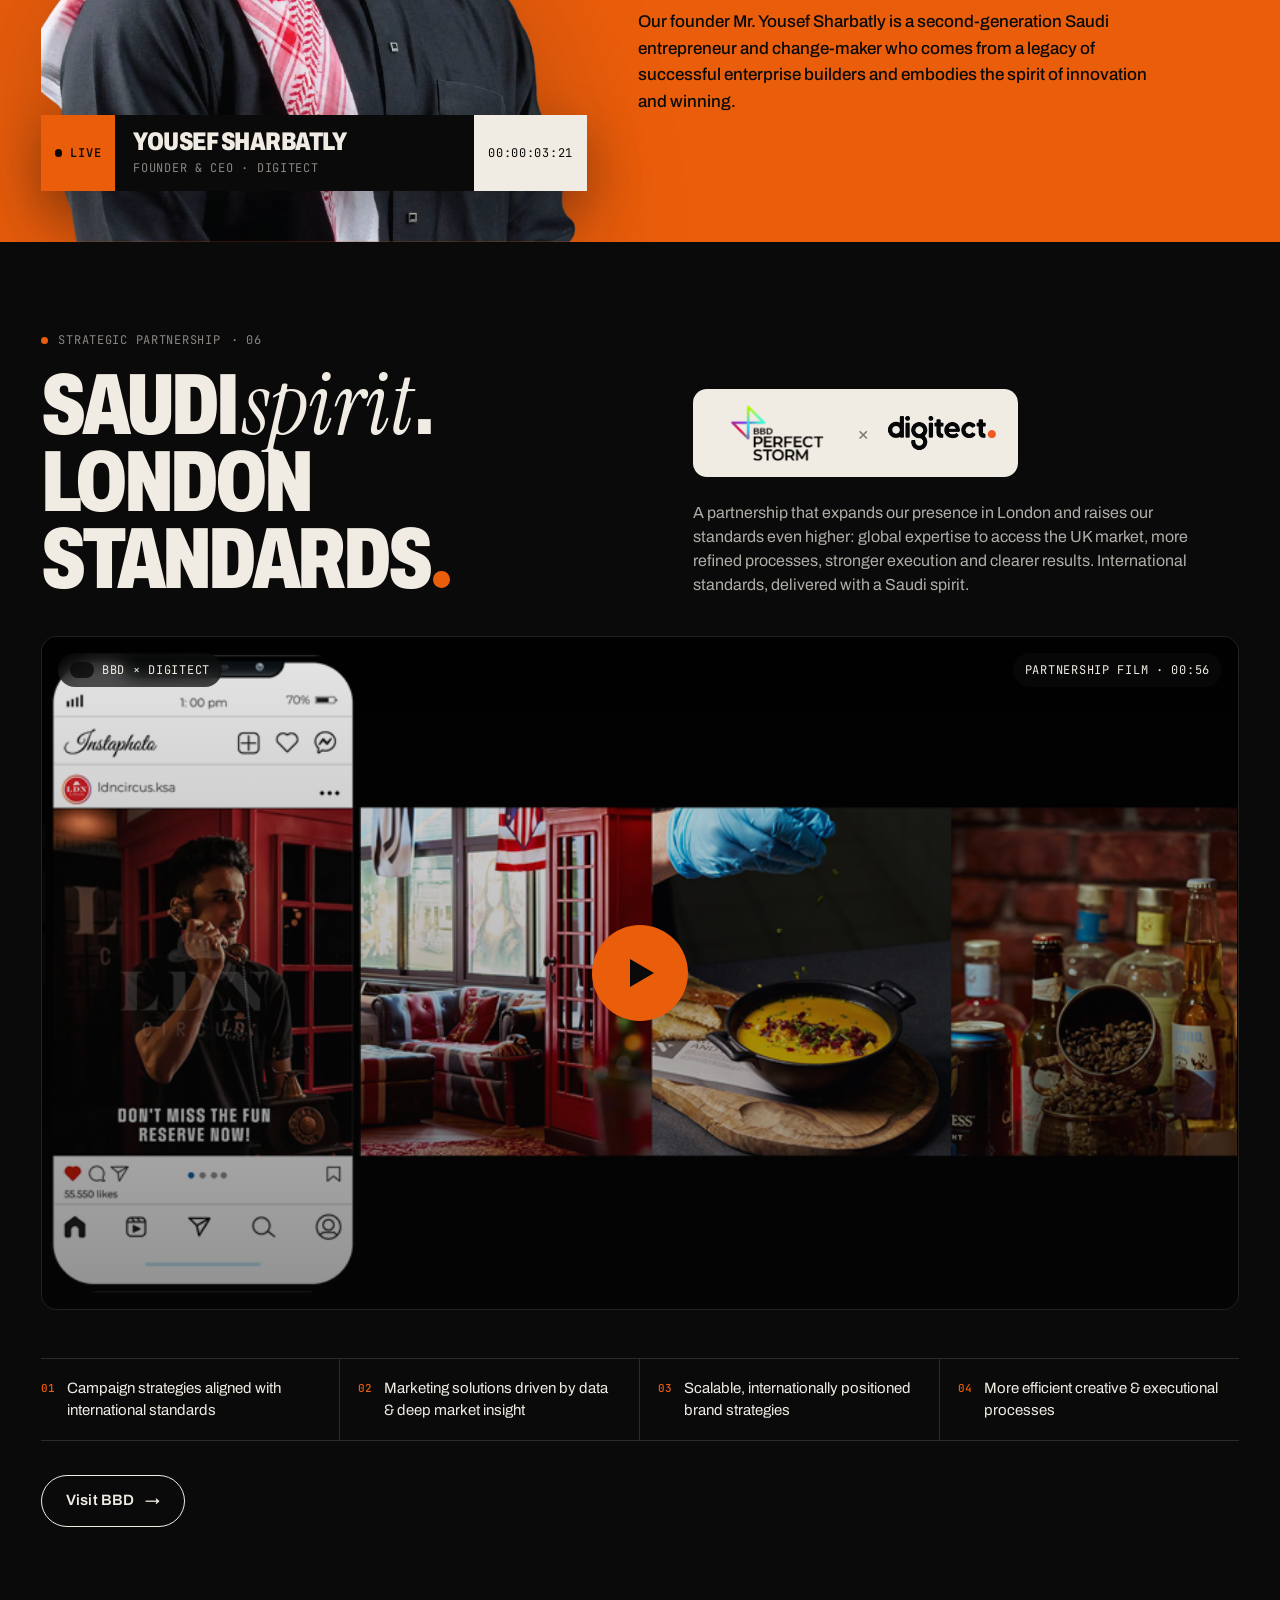
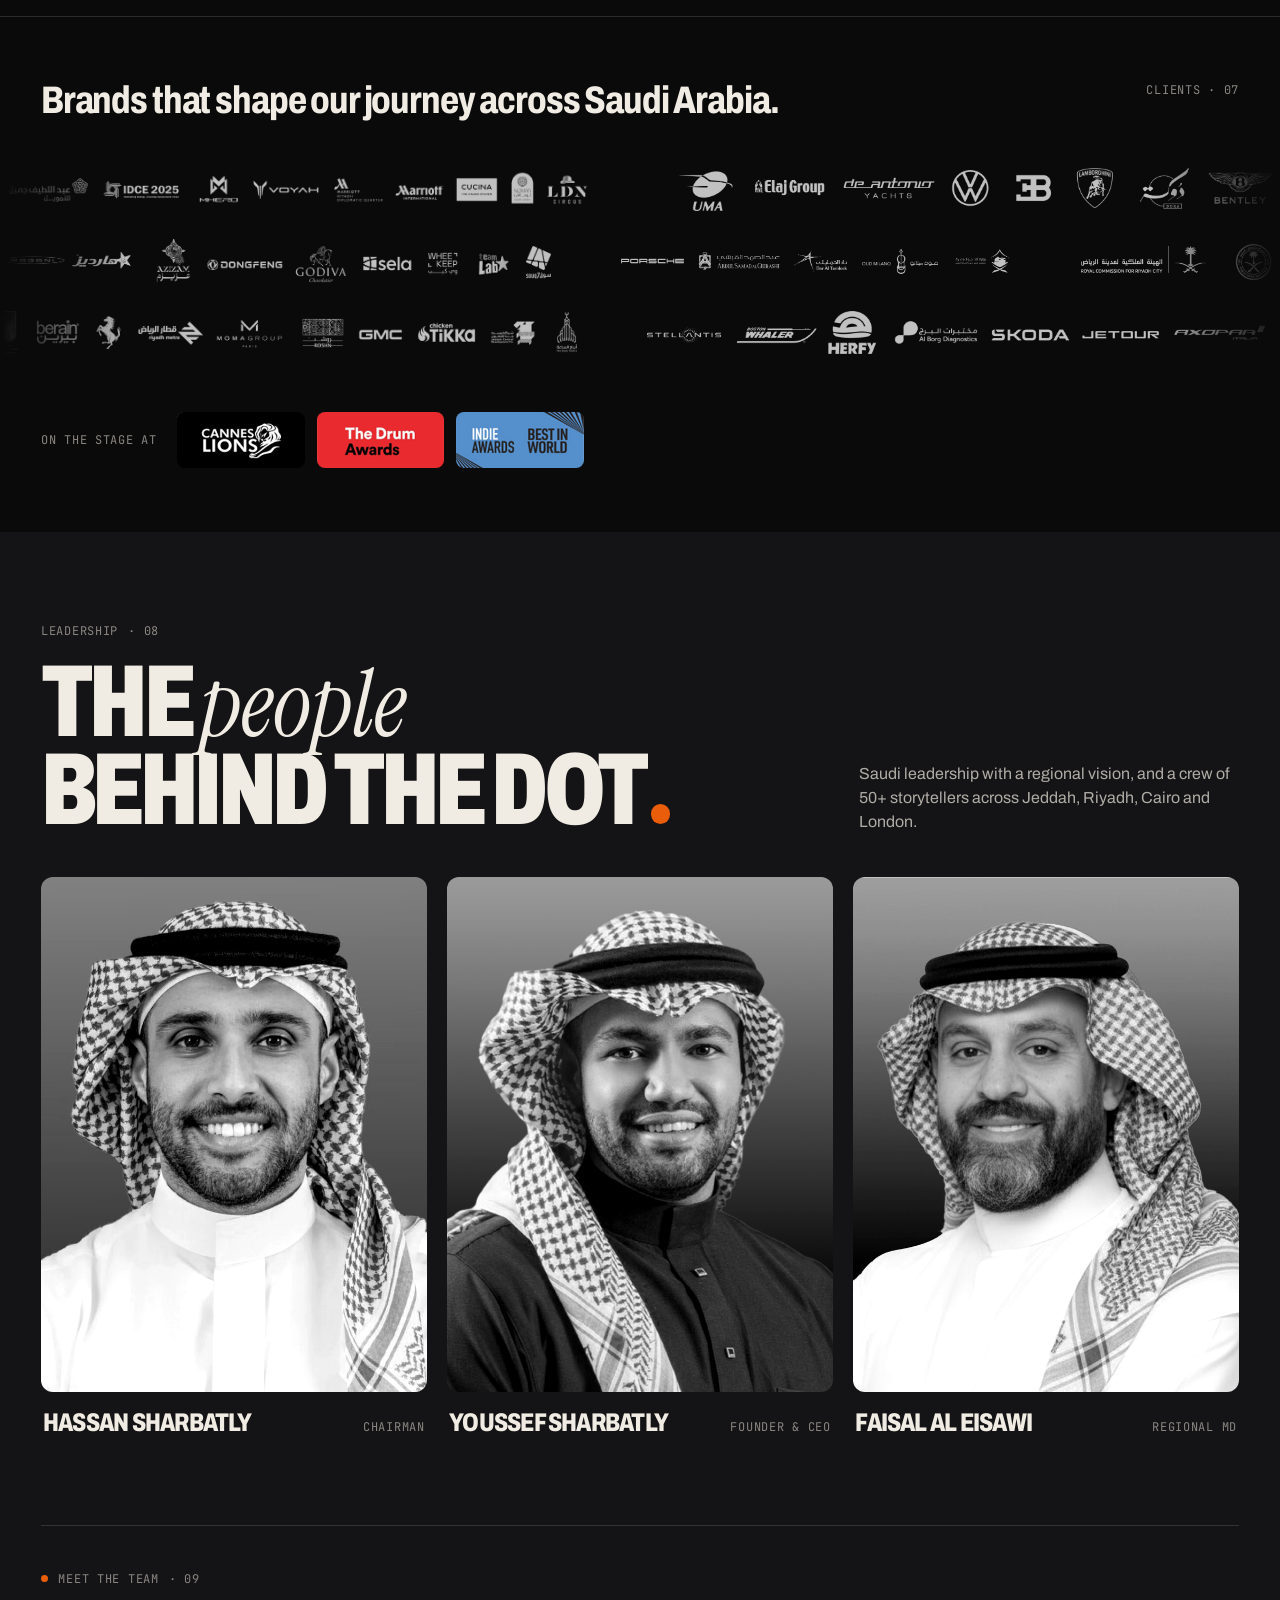
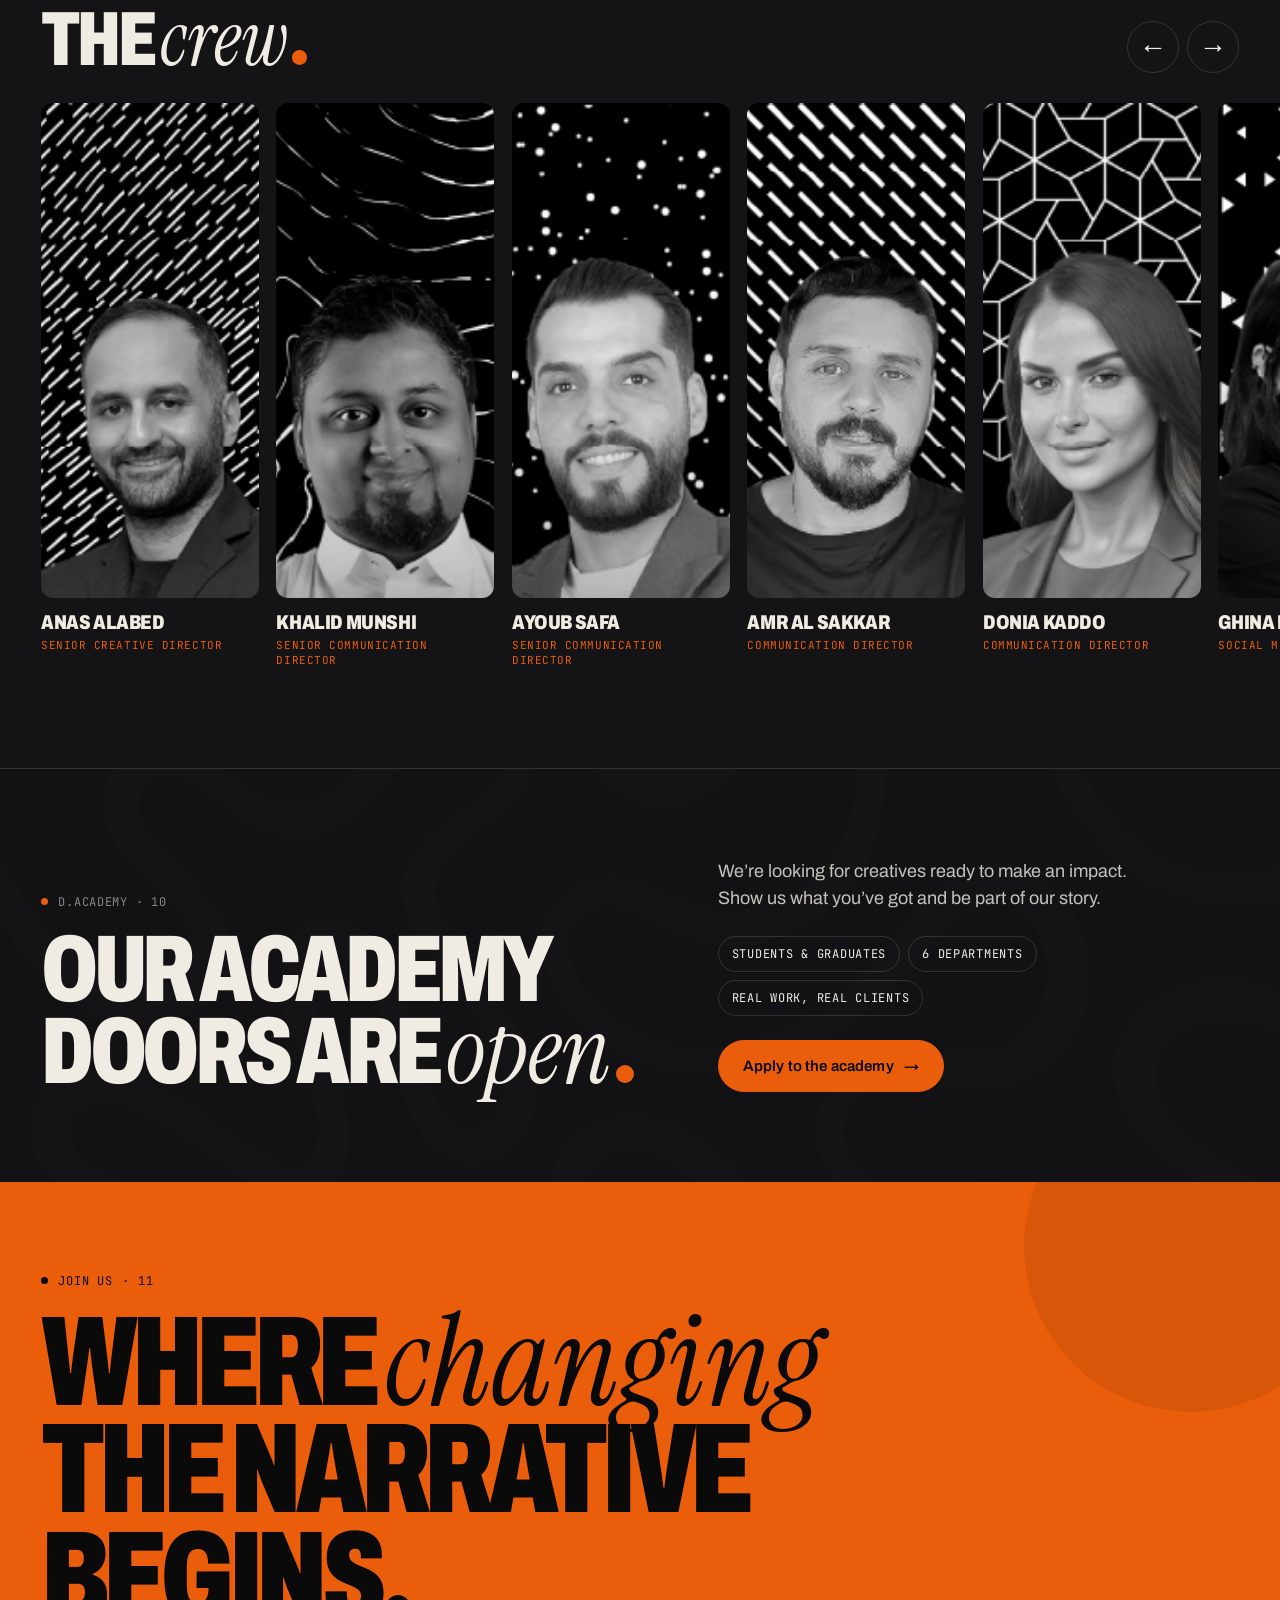
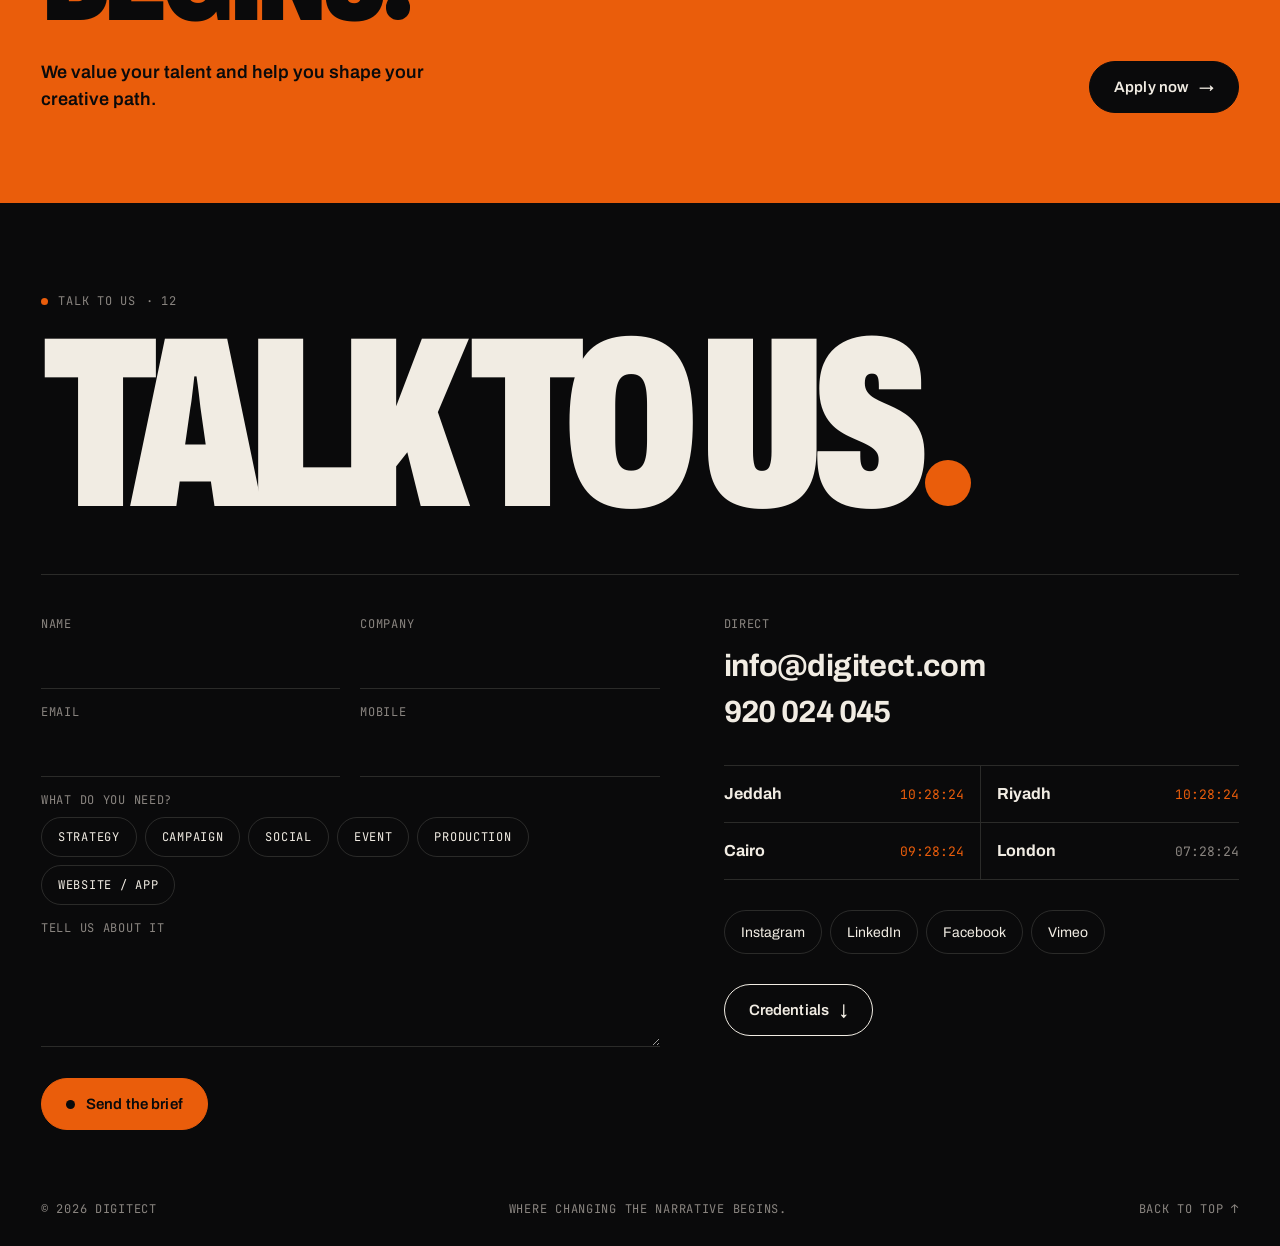
==== commit 03d042c1: "Academy: hero with the d.academy film, page trimmed to hero + form; remove em dashes from all copy; " ====
--- a/index.html
+++ b/index.html
@@ -3,7 +3,7 @@
 <head>
 <meta charset="utf-8">
 <meta name="viewport" content="width=device-width,initial-scale=1,viewport-fit=cover">
-<title>DIGITECT — Where changing the narrative begins.</title>
+<title>DIGITECT | Where changing the narrative begins.</title>
 <meta name="description" content="DIGITECT is a 360° creative &amp; digital marketing agency in Jeddah, Riyadh, Cairo and London. We create social-centric branded interactions and experiences using technology-infused human ideas.">
 <meta name="theme-color" content="#0A0A0B">
 <link rel="icon" type="image/svg+xml" href="assets/favicon.svg">
@@ -12,8 +12,8 @@
 <link rel="preconnect" href="https://fonts.gstatic.com" crossorigin>
 <link rel="preconnect" href="https://player.vimeo.com">
 <link href="https://fonts.googleapis.com/css2?family=Archivo:wdth,wght@62..125,300..900&family=Instrument+Serif:ital@0;1&family=JetBrains+Mono:wght@400;500;600&family=Alexandria:wght@300..900&family=IBM+Plex+Sans+Arabic:wght@300;400;500;600&display=swap" rel="stylesheet">
-<link rel="stylesheet" href="css/style.css?v=14">
-<link rel="stylesheet" href="css/v6.css?v=14">
+<link rel="stylesheet" href="css/style.css?v=16">
+<link rel="stylesheet" href="css/v6.css?v=16">
 <style>
   html[lang="ar"] [data-l="en"],html[lang="en"] [data-l="ar"]{display:none!important}
 </style>
@@ -110,8 +110,8 @@
 <!-- MANIFESTO: orange flood, words only -->
 <section class="mani" id="about">
   <div class="mani__label mono"><span><span data-ar="البيان">Manifesto</span> · 01</span><span data-ar="مش مجرد وكالة">Not just an agency</span></div>
-  <p class="mani__text" data-l="en" data-words>We aren’t just a marketing agency. We’re <span class="serif">storytellers</span> — weaving narratives that captivate, designs that resonate &amp; promotions that leave a mark<i class="pt" style="background:var(--ink)"></i></p>
-  <p class="mani__text" data-l="ar" data-words>إحنا مش مجرد وكالة تسويق. إحنا <span class="serif">حكّائين</span> — ننسج حكايات تشدّ، وتصاميم تلمس، وحملات تسيب أثر<i class="pt" style="background:var(--ink)"></i></p>
+  <p class="mani__text" data-l="en" data-words>We aren’t just a marketing agency. We’re <span class="serif">storytellers</span>, weaving narratives that captivate, designs that resonate &amp; promotions that leave a mark<i class="pt" style="background:var(--ink)"></i></p>
+  <p class="mani__text" data-l="ar" data-words>إحنا مش مجرد وكالة تسويق. إحنا <span class="serif">حكّائين</span>، ننسج حكايات تشدّ، وتصاميم تلمس، وحملات تسيب أثر<i class="pt" style="background:var(--ink)"></i></p>
   <div class="mani__foot">
     <div class="stat"><b>50+</b><span data-ar="فريق خارق">Super team</span></div>
     <div class="stat"><b>04</b><span data-ar="مدن · جدة، الرياض، القاهرة، لندن">Cities · JED RUH CAI LDN</span></div>
@@ -128,7 +128,7 @@
       <h2 class="sh__t" data-l="en">Work that <span class="serif">speaks</span><i class="pt"></i></h2>
       <h2 class="sh__t" data-l="ar">شغل <span class="serif">بيتكلم</span><i class="pt"></i></h2>
     </div>
-    <p class="sh__d" data-ar="مزيج بين الإبداع والاستراتيجية — من حملات السيارات الفاخرة لمحتوى السوشيال اليومي. عدّي على أي حلقة وشغّلها.">The seamless fusion of creativity and strategy — from luxury automotive films to everyday social. Hover an episode, hit play.</p>
+    <p class="sh__d" data-ar="مزيج بين الإبداع والاستراتيجية، من حملات السيارات الفاخرة لمحتوى السوشيال اليومي. عدّي على أي حلقة وشغّلها.">The seamless fusion of creativity and strategy, from luxury automotive films to everyday social. Hover an episode, hit play.</p>
   </div>
   <div class="ep__strip" id="episodes"></div>
 </section>
@@ -160,7 +160,7 @@
       <h2 class="sh__t" data-l="en">Six channels<i class="pt"></i><br><span class="serif">one</span> signal<i class="pt"></i></h2>
       <h2 class="sh__t" data-l="ar">ست قنوات<i class="pt"></i><br><span class="serif">إشارة</span> واحدة<i class="pt"></i></h2>
     </div>
-    <p class="sh__d" data-ar="بنجمع بين البحث والابتكار والإبداع عشان نحوّل أفكار علامتك لحقيقة — كل القنوات تحت سقف واحد.">We blend research, innovation and creativity to turn your brand’s ideas into reality — every channel under one roof.</p>
+    <p class="sh__d" data-ar="بنجمع بين البحث والابتكار والإبداع عشان نحوّل أفكار علامتك لحقيقة. كل القنوات تحت سقف واحد.">We blend research, innovation and creativity to turn your brand’s ideas into reality. Every channel under one roof.</p>
   </div>
   <div class="tv">
     <ul class="tv__list" id="tvList"></ul>
@@ -208,7 +208,7 @@
         <i>×</i>
         <img class="logo" src="assets/logo-dark.svg" alt="digitect." width="407" height="128" loading="lazy">
       </div>
-      <p data-ar="شراكة بتوسّع حضورنا في لندن وبترفع معاييرنا أعلى — خبرة عالمية للوصول لسوق بريطانيا، وعمليات أدق، وتنفيذ أقوى، ونتايج أوضح. بنشتغل بمعايير دولية وبنسلّم بروح سعودية.">A partnership that expands our presence in London and raises our standards even higher — global expertise to access the UK market, more refined processes, stronger execution and clearer results. International standards, delivered with a Saudi spirit.</p>
+      <p data-ar="شراكة بتوسّع حضورنا في لندن وبترفع معاييرنا أعلى: خبرة عالمية للوصول لسوق بريطانيا، وعمليات أدق، وتنفيذ أقوى، ونتايج أوضح. بنشتغل بمعايير دولية وبنسلّم بروح سعودية.">A partnership that expands our presence in London and raises our standards even higher: global expertise to access the UK market, more refined processes, stronger execution and clearer results. International standards, delivered with a Saudi spirit.</p>
     </div>
   </div>
 
@@ -236,7 +236,7 @@
 <!-- CLIENTS -->
 <section class="cl" id="clients">
   <div class="wrap cl__head">
-    <h2 data-ar="علامات صنعت رحلتنا — في كل أنحاء المملكة.">Brands that shape our journey — across Saudi Arabia.</h2>
+    <h2 data-ar="علامات صنعت رحلتنا في كل أنحاء المملكة.">Brands that shape our journey across Saudi Arabia.</h2>
     <span class="mono" style="color:var(--mute)" data-ar="العملاء · ٠٧">Clients · 07</span>
   </div>
   <div class="cl__row"><div class="cl__track" data-logos="1,2,3"></div></div>
@@ -246,7 +246,7 @@
     <span class="mono" style="color:var(--mute);margin-inline-end:8px" data-ar="على منصات">On the stage at</span>
     <img src="assets/misc/lions.jpg" alt="Cannes Lions" loading="lazy">
     <img src="assets/misc/thedrum.jpg" alt="The Drum Awards" loading="lazy">
-    <img src="assets/misc/bestinworld.jpg" alt="Indie Awards — Best in World" loading="lazy">
+    <img src="assets/misc/bestinworld.jpg" alt="Indie Awards: Best in World" loading="lazy">
   </div>
 </section>
 
@@ -258,7 +258,7 @@
       <h2 class="sh__t" data-l="en">The <span class="serif">people</span><br>behind the dot<i class="pt"></i></h2>
       <h2 class="sh__t" data-l="ar"><span class="serif">الناس</span><br>ورا النقطة<i class="pt"></i></h2>
     </div>
-    <p class="sh__d" data-ar="قيادة سعودية برؤية إقليمية — وتيم من أكتر من ٥٠ حكّاء في جدة والرياض والقاهرة ولندن.">Saudi leadership with a regional vision — and a crew of 50+ storytellers across Jeddah, Riyadh, Cairo and London.</p>
+    <p class="sh__d" data-ar="قيادة سعودية برؤية إقليمية، وتيم من أكتر من ٥٠ حكّاء في جدة والرياض والقاهرة ولندن.">Saudi leadership with a regional vision, and a crew of 50+ storytellers across Jeddah, Riyadh, Cairo and London.</p>
   </div>
   <div class="ld__grid">
     <article class="card rv">
@@ -401,6 +401,6 @@
   <div class="lb__box" id="lbBox"></div>
 </div>
 
-<script src="js/main.js?v=14"></script>
+<script src="js/main.js?v=16"></script>
 </body>
 </html>
--- a/css/style.css
+++ b/css/style.css
@@ -1,4 +1,4 @@
-/* DIGITECT — "ON AIR." direction
+/* DIGITECT · "ON AIR." direction
    The orange dot from the logo is a REC light. The site behaves like a live broadcast. */
 
 :root{
@@ -426,12 +426,12 @@
   .grain{display:none}
 }
 
-/* the dot — a real circle, never a square period */
+/* the dot: a real circle, never a square period */
 .pt{display:inline-block;width:.19em;height:.19em;border-radius:50%;background:var(--dot);margin-inline-start:.05em;vertical-align:baseline;transition:transform .6s var(--ease)}
 .ft__big:hover .pt{transform:scale(1.5)}
 .ft__big:hover{color:var(--paper)}
 .ft__big:hover .pt{background:var(--dot)}
-/* showreel is letterboxed inside 16:9 — scale past the bars */
+/* showreel is letterboxed inside 16:9, scale past the bars */
 .hero__media iframe{transform:translate(-50%,-50%) scale(1.36)}
 .hdr__logo img{height:38px}
 .loader__logo{height:30px}
--- a/css/v6.css
+++ b/css/v6.css
@@ -1,4 +1,4 @@
-/* DIGITECT — v6 sections: episodes, founder, london, team, academy, brief popup */
+/* DIGITECT · v6 sections: episodes, founder, london, team, academy, brief popup */
 
 /* logo: tight-cropped SVG, ratio locked (407:128), never stretched */
 .logo{display:block;height:auto;aspect-ratio:407/128;object-fit:contain;filter:none!important}
